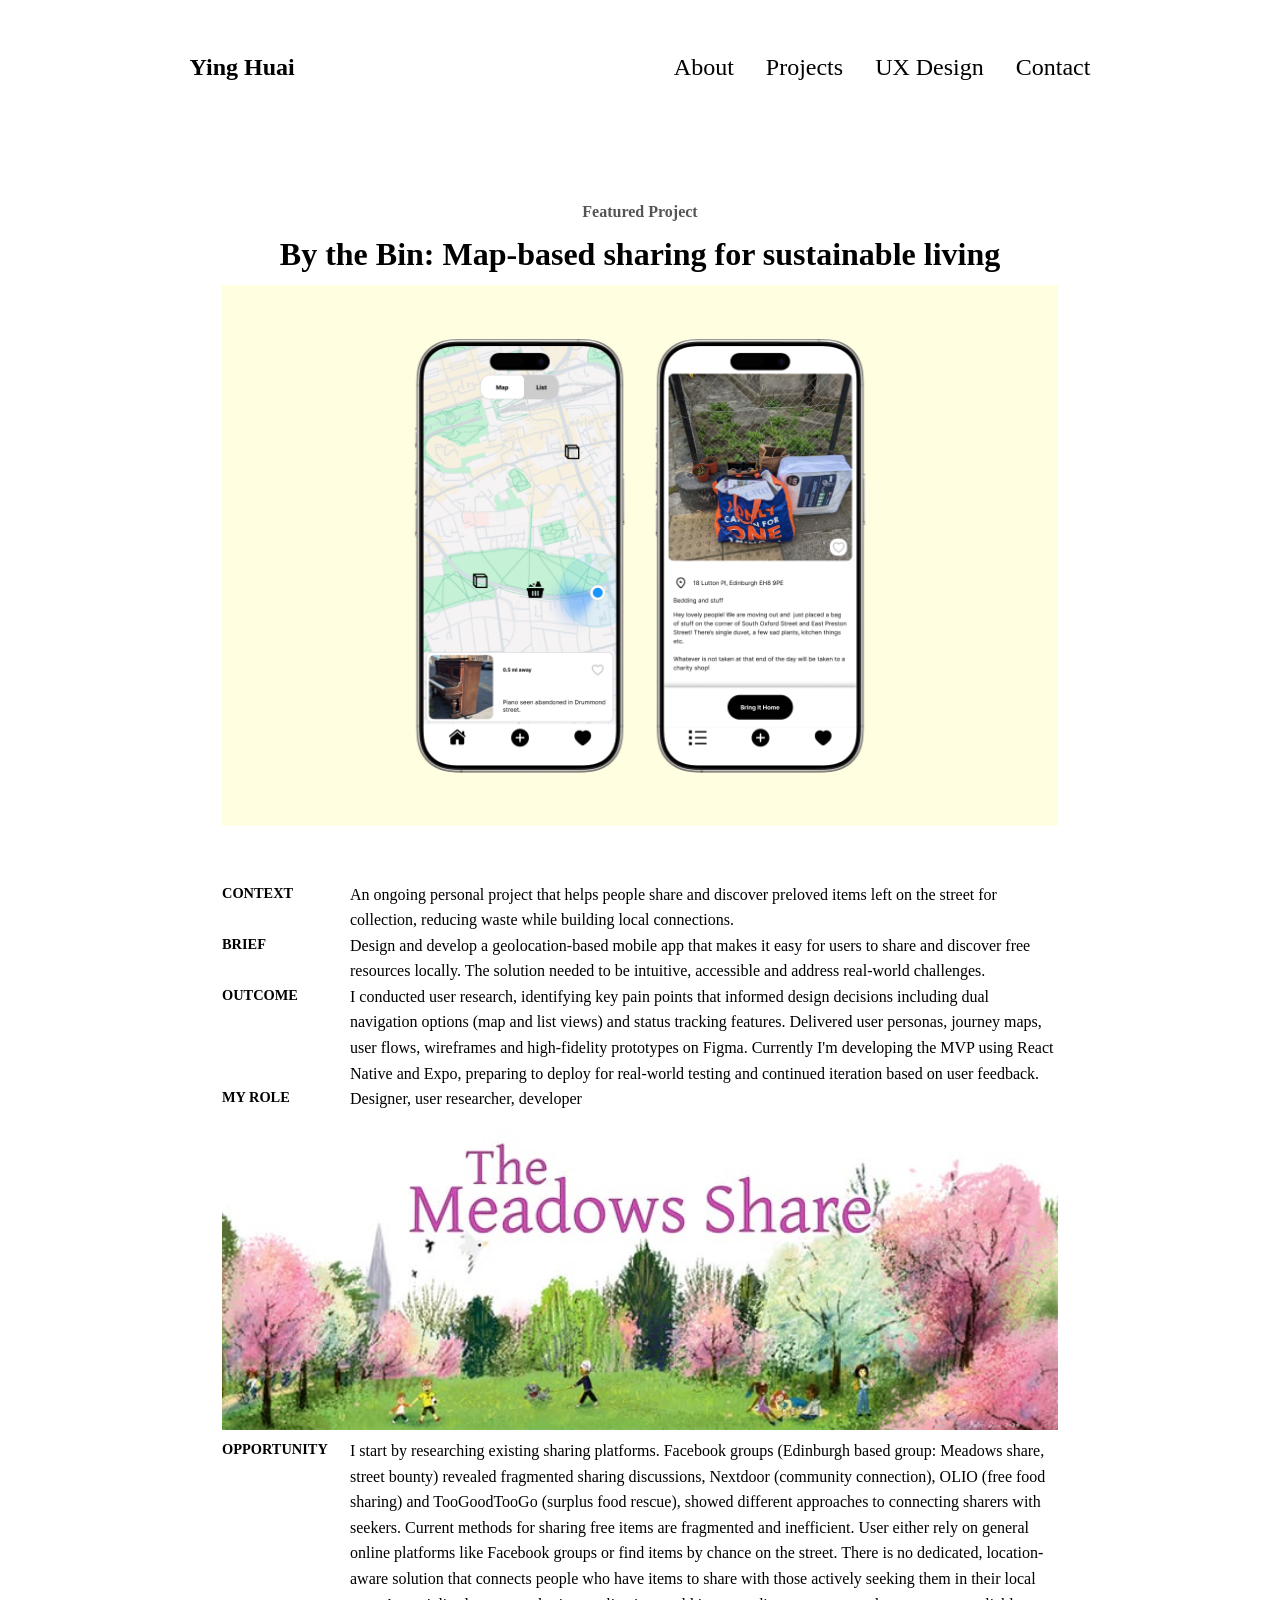
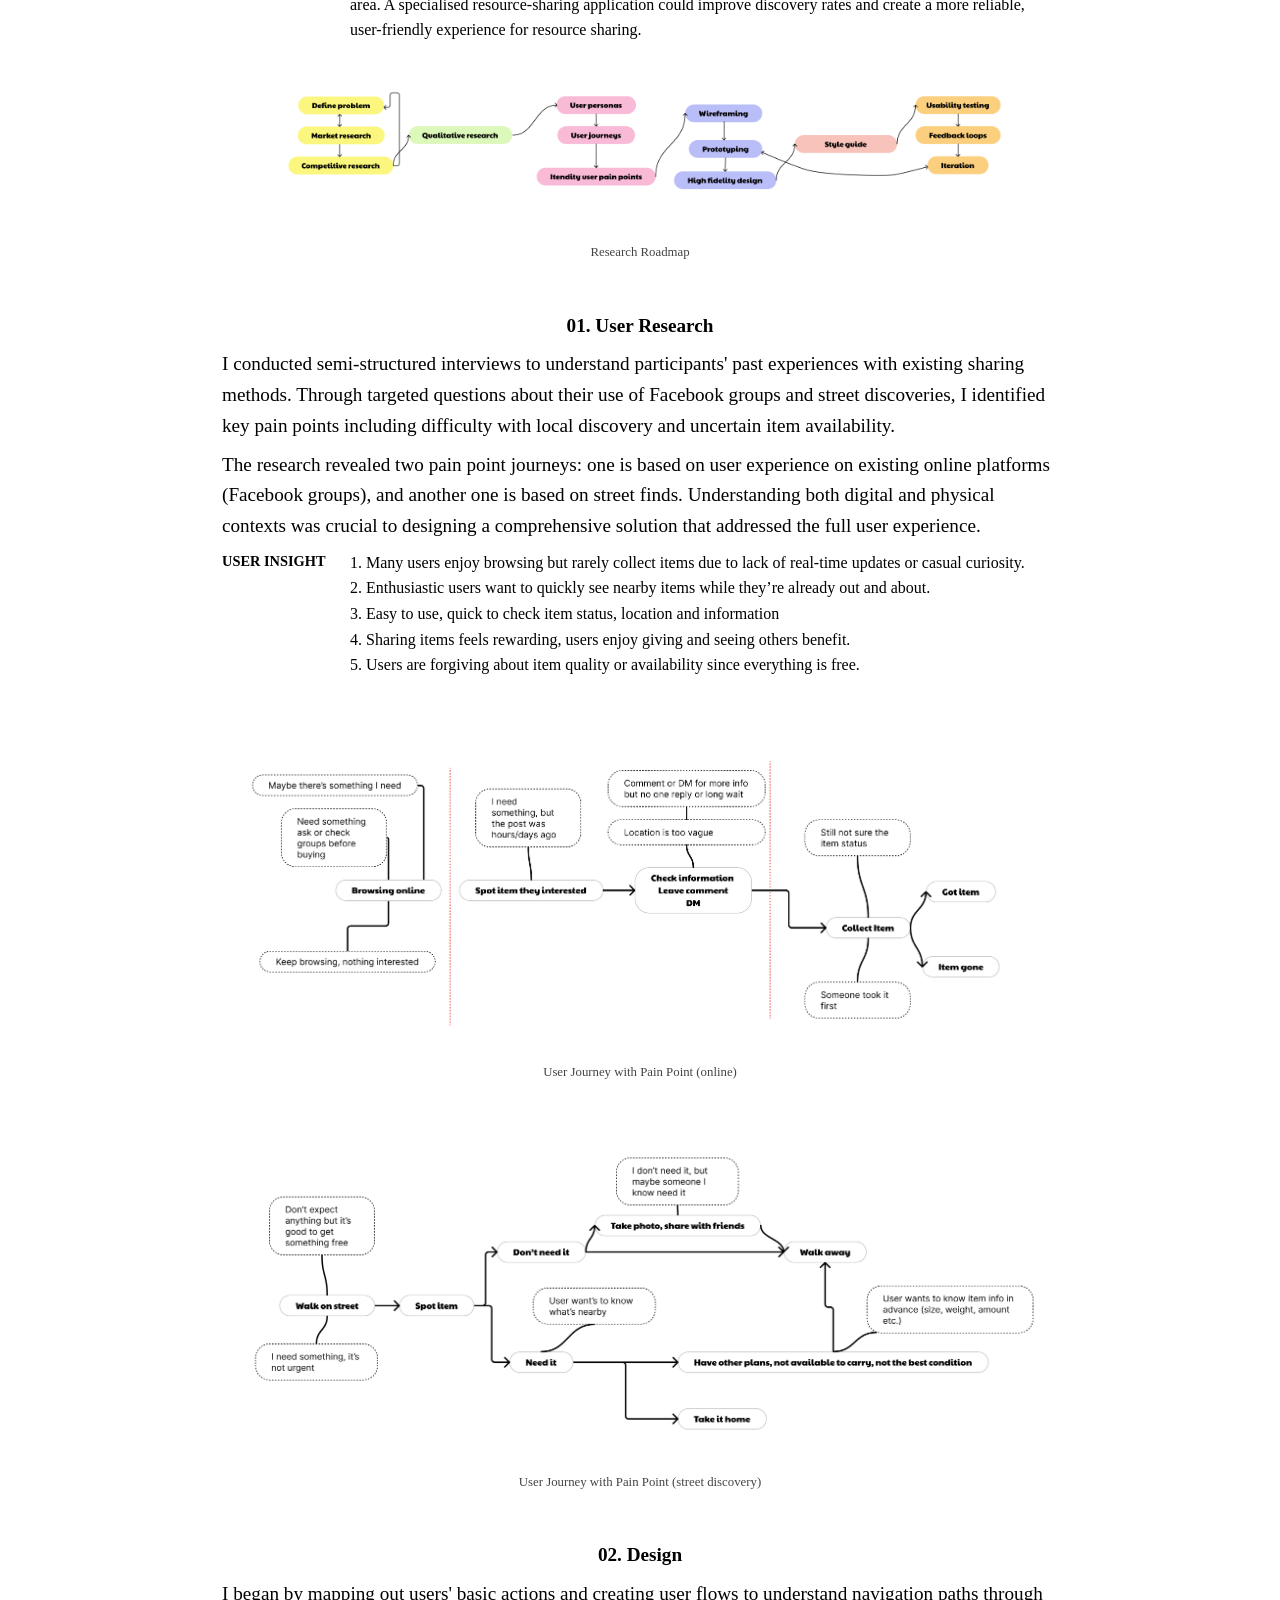
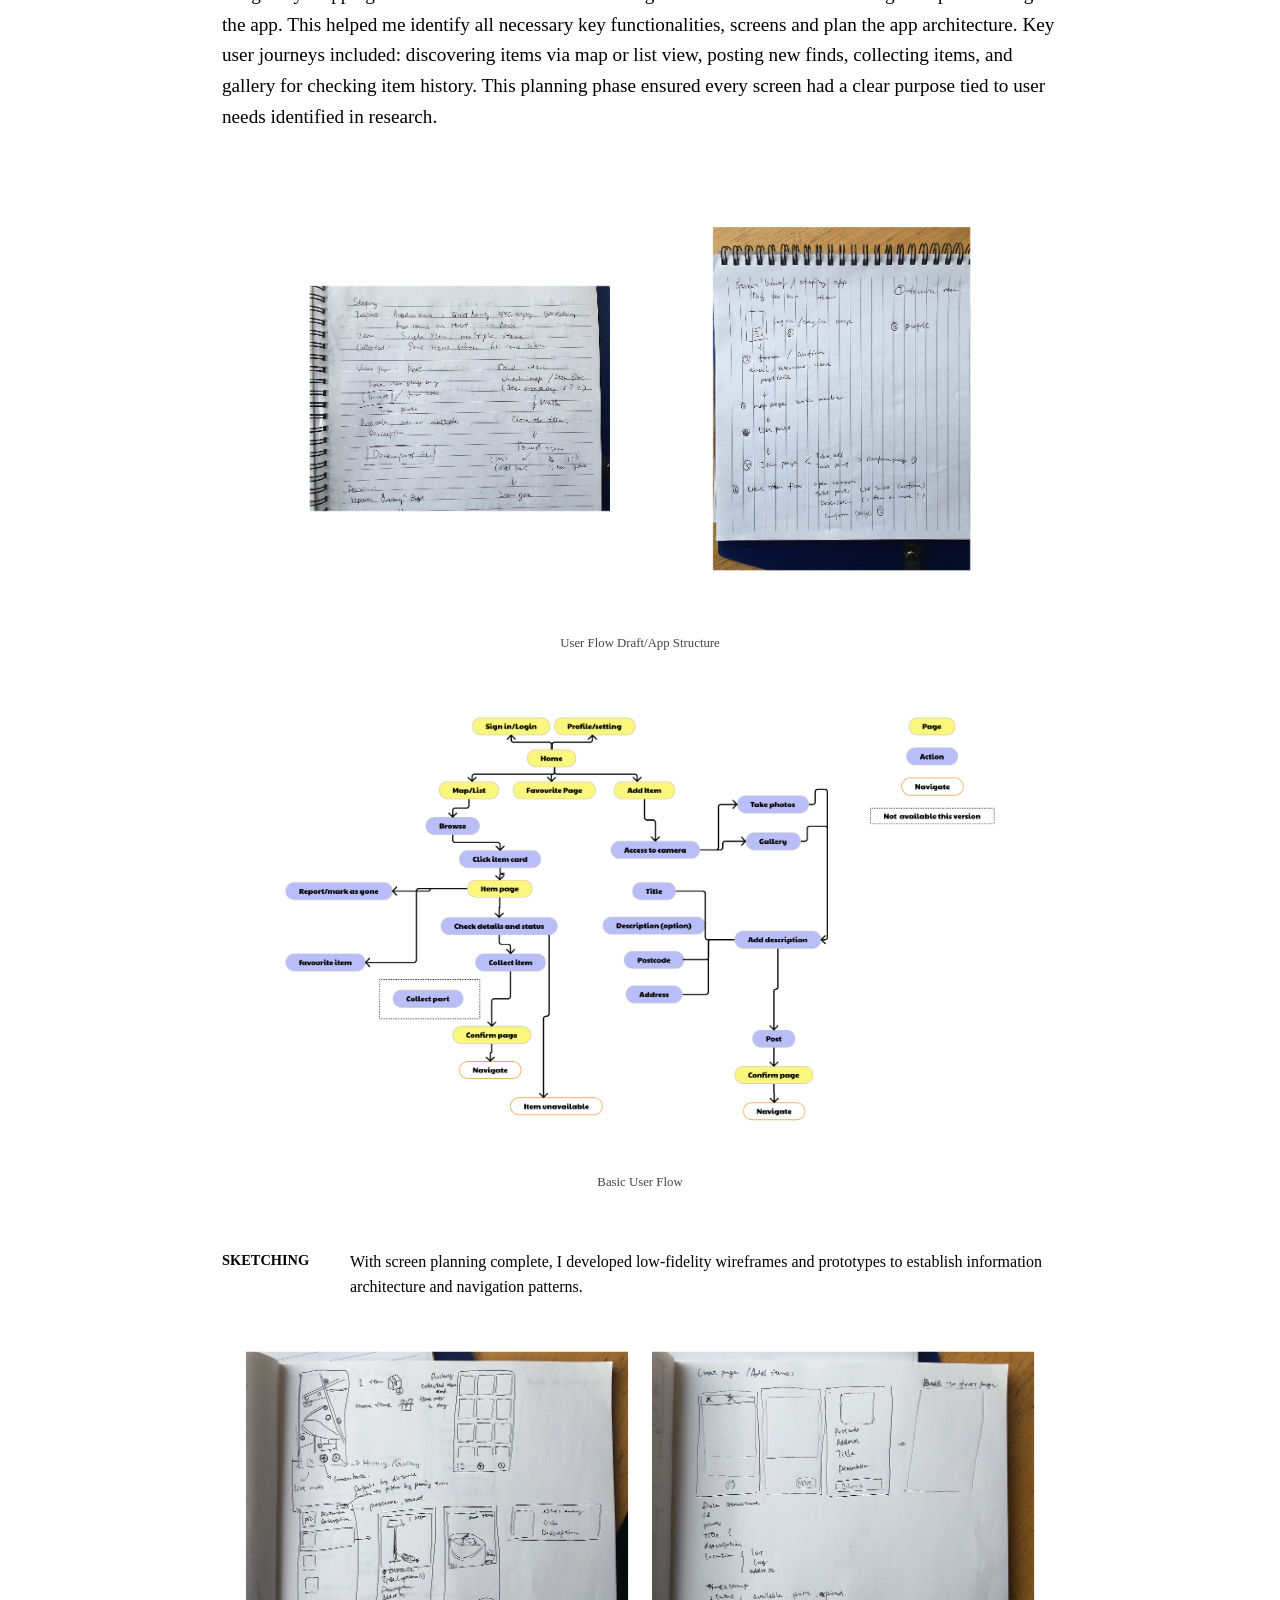
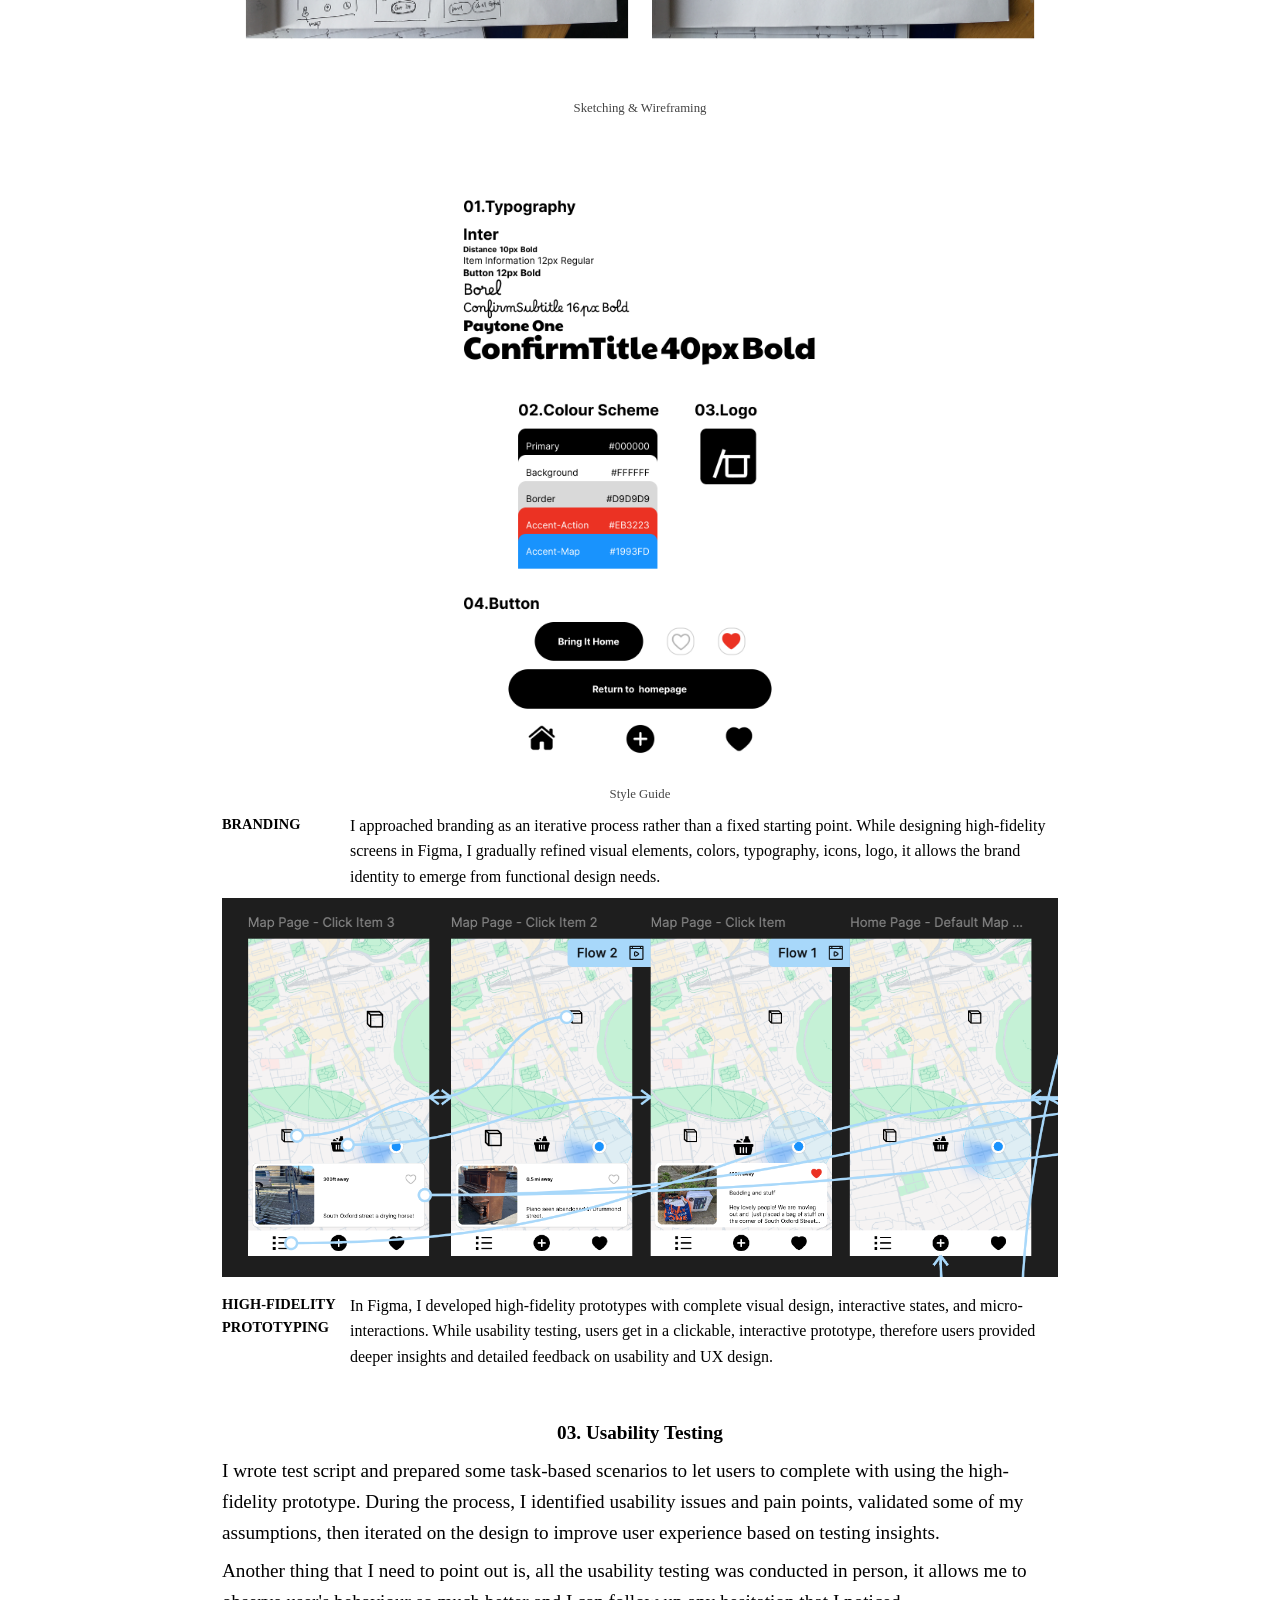
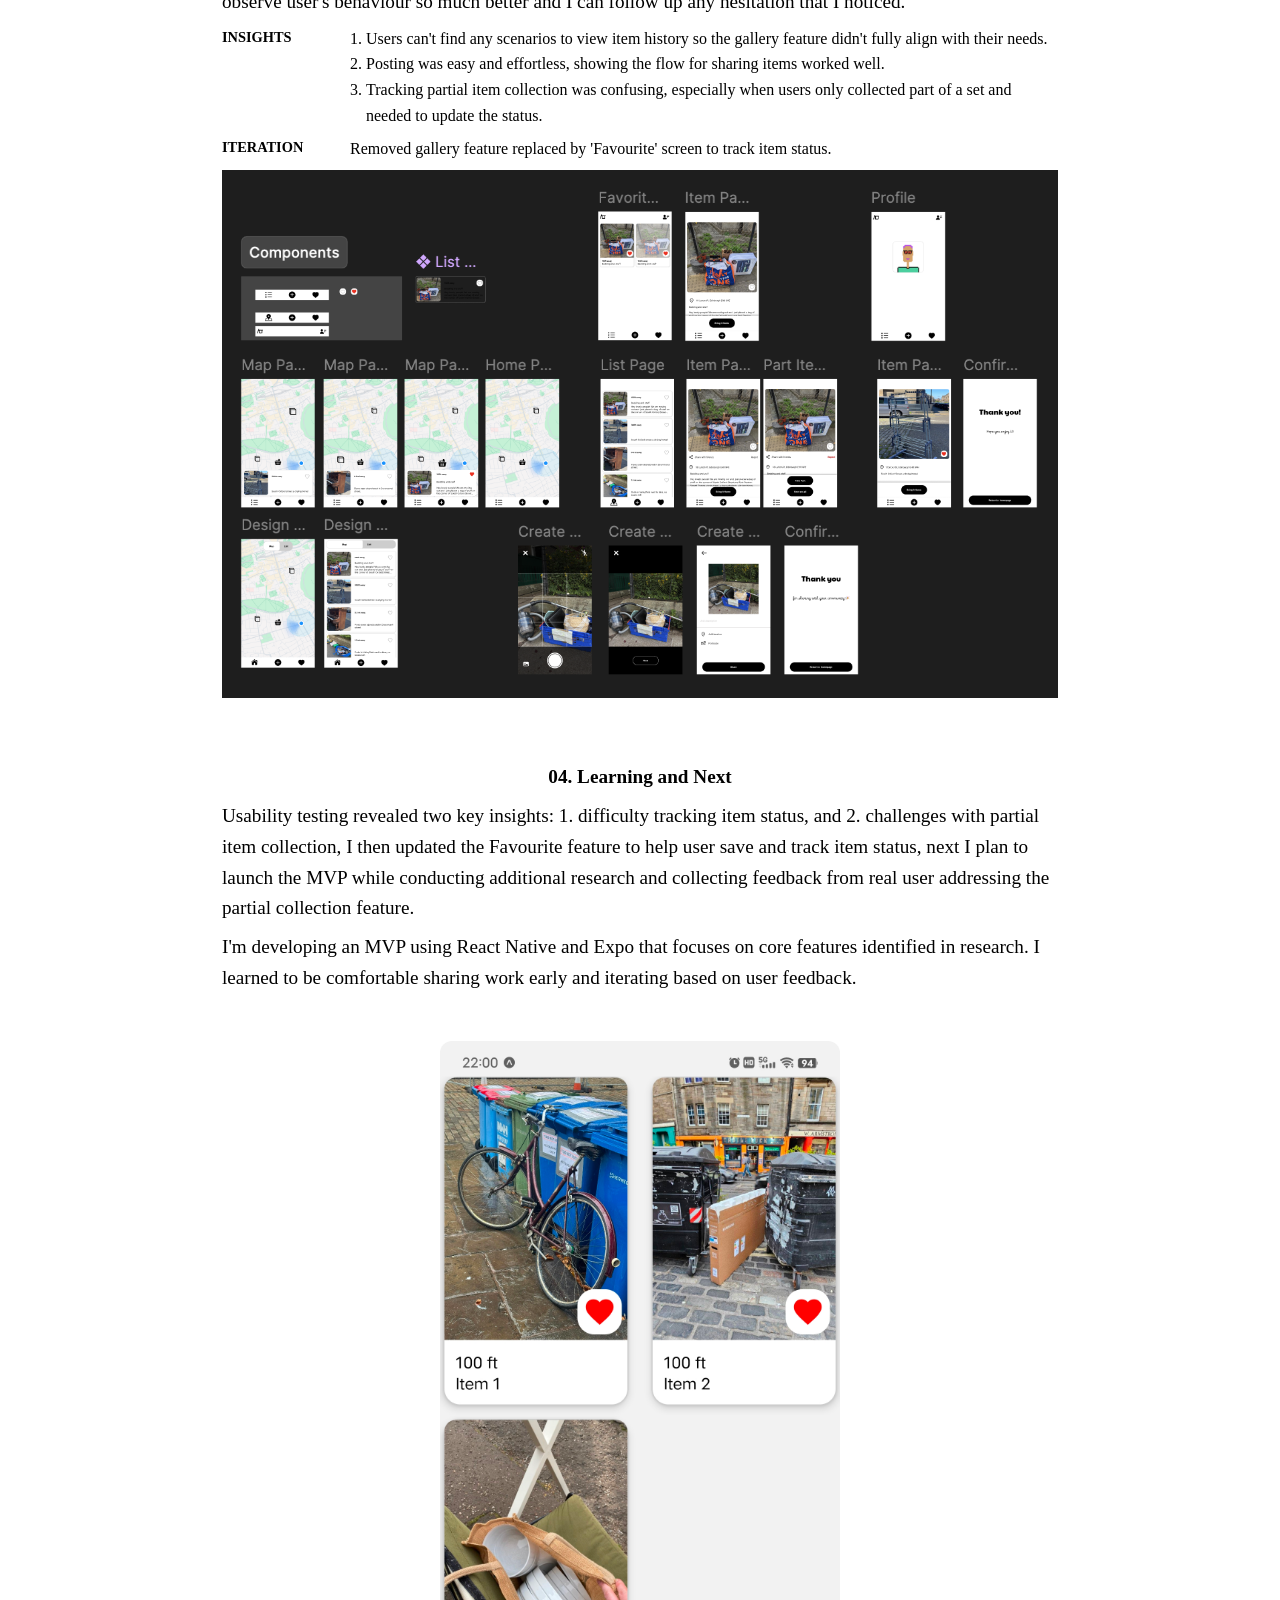
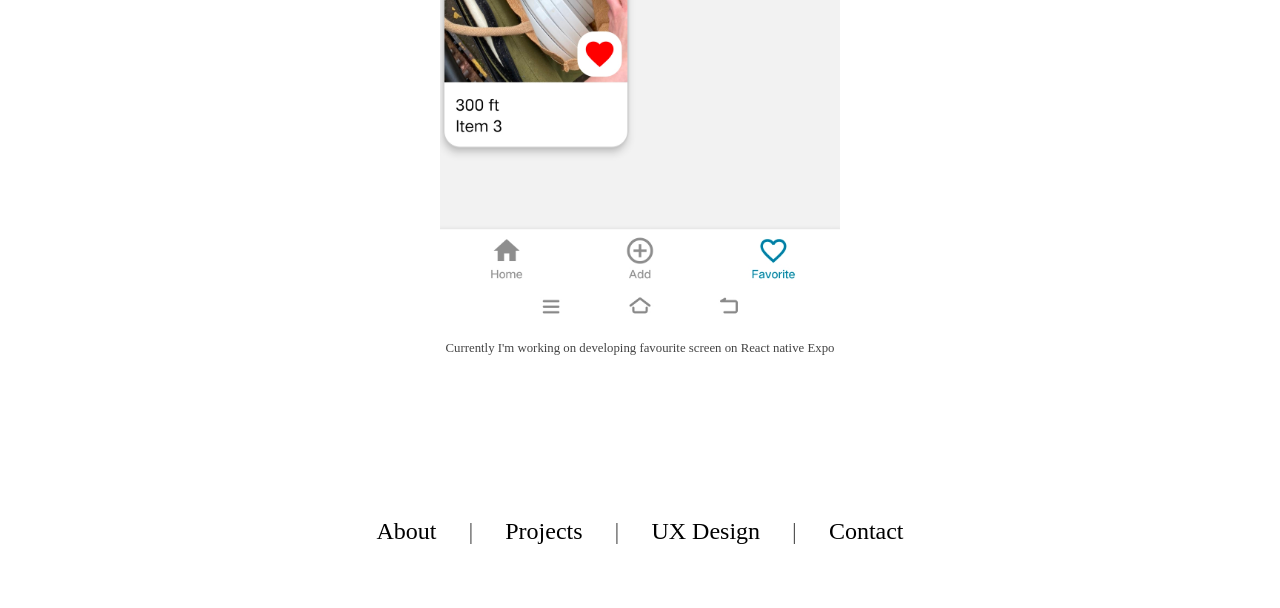
==== ux.html @ b289fe8e "update user journey image and content, update ol padding" ====
<!DOCTYPE html>
<html lang="en">
<head>
  <meta charset="UTF-8">
  <meta name="viewport" content="width=device-width, initial-scale=1.0">
  <title>Ying Huai</title>
  <link rel="stylesheet" href="style.css">
  <link rel="stylesheet" href="mediaqueries.css">
</head>
<body>
  <nav id="desktop-nav">
    <div class="logo">Ying Huai</div>
    <div>
      <ul class="nav-links">
        <li><a href="index.html#about">About</a></li>
        <li><a href="index.html#projects">Projects</a></li>
        <!-- <li><a href="index.html#experience">Experience</a></li> -->
        <li><a href="ux.html" class=""active>UX Design</a></li>
        <li><a href="index.html#contact">Contact</a></li>
      </ul>
    </div>
  </nav>
  <nav id="hamburger-nav">
    <div class="logo">Ying Huai</div>
    <div class="hamburger-menu">
      <div class="hamburger-icon" onclick="toggleMenu()">
        <span></span>
        <span></span>
        <span></span>
      </div>
      <div class="menu-links">
        <li><a href="index.html#about" onclick="toggleMenu()">About</a></li>
        <li><a href="index.html#projects" onclick="toggleMenu()">Projects</a></li>
        <!-- <li><a href="index.html#experience" onclick="toggleMenu()">Experience</a></li> -->
        <li><a href="ux.html" class=""active>UX Design</a></li>
        <li><a href="index.html#contact" onclick="toggleMenu()">Contact</a></li>
      </div>
    </div>
  </nav>
  <main>
    <section id="project-details">
  <p class="section__text__p1">Featured Project</p>
  <h1 class="title">By the Bin: Map-based sharing for sustainable living</h1>
      <img src="./assets/mockup_banner.png" alt="By the bin mockup" class="project-banner"/>

<div class="ux-section"></div>
  <div class="ux-row">
    <p class="ux-left">Context</p>
    <p class="ux-right">
      An ongoing personal project that helps people share and discover preloved items left on the street for collection, reducing waste while building local connections.
    </p>
  </div>

  <div class="ux-row">
    <p class="ux-left">Brief</p>
    <p class="ux-right">
      Design and develop a geolocation-based mobile app that makes it easy for users to share and discover free resources locally. The solution needed to be intuitive, accessible and address real-world challenges.
    </p>
  </div>

  <div class="ux-row">
    <p class="ux-left">Outcome</p>
    <p class="ux-right">
      I conducted user research, identifying key pain points that informed design decisions including dual navigation options (map and list views) and status tracking features. Delivered user personas, journey maps, user flows, wireframes and high-fidelity prototypes on Figma. Currently I'm developing the MVP using React Native and Expo, preparing to deploy for real-world testing and continued iteration based on user feedback.
    </p>
  </div>

  <div class="ux-row">
    <p class="ux-left">My role </p>
    <p class="ux-right">Designer, user researcher, developer</p>
  </div>
</div>
<img src="./assets/meadows.jpeg" alt="Stooping Project Main Mockup" class="project-banner"/>
<div class="ux-row">
    <p class="ux-left">Opportunity</p>
    <p class="ux-right">
      I start by researching existing sharing platforms. Facebook groups (Edinburgh based group: Meadows share, street bounty) revealed fragmented sharing discussions, Nextdoor (community connection), OLIO (free food sharing) and TooGoodTooGo (surplus food rescue), showed different approaches to connecting sharers with seekers. Current methods for sharing free items are fragmented and inefficient. User either rely on general online platforms like Facebook groups or find items by chance on the street. There is no dedicated, location-aware solution that connects people who have items to share with those actively seeking them in their local area. A specialised resource-sharing application could improve discovery rates and create a more reliable, user-friendly experience for resource sharing.
    </p>
  </div>
  
<div class="ux-section">
  <img src="./assets/research_roadmap.png" alt="Research Roadmap" class="project-banner">
  <p class="img-text">Research Roadmap</p>
</div>


  <div class="ux-section">
    
  <p class="ux-title">01. User Research</p>
  <p class="ux-text">I conducted semi-structured interviews to understand participants' past experiences with existing sharing methods. Through targeted questions about their use of Facebook groups and street discoveries, I identified key pain points including difficulty with local discovery and uncertain item availability.</p>
  <p class="ux-text">The research revealed two pain point journeys: one is based on user experience on existing online platforms (Facebook groups), and another one is based on street finds. Understanding both digital and physical contexts was crucial to designing a comprehensive solution that addressed the full user experience.</p>
<div class="ux-row">
    <p class="ux-left">User Insight</p>
      <ol class="ux-right">
        <li>Many users enjoy browsing but rarely collect items due to lack of real-time updates or casual curiosity.</li>
        <li>Enthusiastic users want to quickly see nearby items while they’re already out and about.</li>
        <li>Easy to use, quick to check item status, location and information</li>
        <li>Sharing items feels rewarding, users enjoy giving and seeing others benefit.</li>
        <li>Users are forgiving about item quality or availability since everything is free.</li>
      </ol>
    </div>
</div>
<div class="ux-section">
  <img src="./assets/pain_point_journey.png" alt="Online user journey" class="project-banner">
  <p class="img-text">User Journey with Pain Point (online)</p>
</div>
<div class="ux-section">
  <img src="./assets/user_journey_street.png" alt="Street discovery journey" class="project-banner">
  <p class="img-text">User Journey with Pain Point (street discovery)</p>
</div>


  <!-- <div class="ux-row">
    <p class="ux-left">Conclusion</p>
    <p class="ux-right">
      Users can explore available items nearby, post their own finds, and contribute to a community-driven cycle of sharing and sustainability.
    </p>
  </div> -->
  <div class="ux-section">
    <p class="ux-title">02. Design</p>
    <p class="ux-text">
      I began by mapping out users' basic actions and creating user flows to understand navigation paths through the app. This helped me identify all necessary key functionalities, screens and plan the app architecture. Key user journeys included: discovering items via map or list view, posting new finds, collecting items, and gallery for checking item history. This planning phase ensured every screen had a clear purpose tied to user needs identified in research.
    </p>
  </div>
  <div class="ux-section">
    <img src="./assets/userflow.png" alt="User Flow Draft" class="project-banner"/>
    <p class="img-text">User Flow Draft/App Structure</p>
    <img src="./assets/user_flow.png" alt="User Flow" class="project-banner"/>
    <p class="img-text">Basic User Flow</p>
    <p class="project-text">
      
    </p>
  </div>

  <div class="ux-section">
    <div class="ux-row">
      <p class="ux-left">Sketching</p>
      <p class="ux-right">With screen planning complete, I developed low-fidelity wireframes and prototypes to establish information architecture and navigation patterns. </p>
    </div>
    <img src="./assets/initial_sketch.png" alt="Wireframe" class="project-banner"/>
    <p class="img-text">Sketching & Wireframing</p>
    <p class="project-text">
    </p>
  </div>

  <div class="ux-section">
    <img src="./assets/style_guide.png" alt="Style Guide" class="img-vertical"/>
    <p class="img-text">Style Guide</p>
    <div class="ux-row">
      <p class="ux-left">Branding</p>
      <p class="ux-right">I approached branding as an iterative process rather than a fixed starting point. While designing high-fidelity screens in Figma, I gradually refined visual elements, colors, typography, icons, logo, it allows the brand identity to emerge from functional design needs.</p>
    </div>
    <img src="./assets/prototyping.png" alt="Prototyping and high-fidelity design" class="project-banner" />
    <div class="ux-row">
      <p class="ux-left">High-fidelity Prototyping</p>
      <p class="ux-right">In Figma, I developed high-fidelity prototypes with complete visual design, interactive states, and micro-interactions. While usability testing, users get in a clickable, interactive prototype, therefore users provided deeper insights and detailed feedback on usability and UX design.</p>
    </div>
  </div>
  

  <div class="ux-section">

    <p class="ux-title">03. Usability Testing</p>
    <p class="ux-text">
      I wrote test script and prepared some task-based scenarios to let users to complete with using the high-fidelity prototype. During the process, I identified usability issues and pain points, validated some of my assumptions, then iterated on the design to improve user experience based on testing insights. 
    </p>
    <p class="ux-text">Another thing that I need to point out is, all the usability testing was conducted in person, it allows me to observe user's behaviour so much better and I can follow up any hesitation that I noticed.</p>
    <div class="ux-row">
      <p class="ux-left">Insights</p>
        <ol class="ux-right">
          <li>Users can't find any scenarios to view item history so the gallery feature didn't fully align with their needs.</li>
          <li>Posting was easy and effortless, showing the flow for sharing items worked well.
          </li>
          <li>Tracking partial item collection was confusing, especially when users only collected part of a set and needed to update the status.</li>
        </ol>
    </div>
    <div class="ux-row">
      <p class="ux-left">Iteration</p>
        <p class="ux-right">Removed gallery feature replaced by 'Favourite' screen to track item status.</p>
    </div>
    
    <img src="./assets/figma.png" alt="Final Design" class="project-banner"/>
    <p></p>

  </div>


  <div class="ux-section">
    <p class="ux-title">04. Learning and Next</p>
    <p class="ux-text">Usability testing revealed two key insights: 1. difficulty tracking item status, and 2. challenges with partial item collection, I then updated the Favourite feature to help user save and track item status, next I plan to launch the MVP while conducting additional research and collecting feedback from real user addressing the partial collection feature.</p>
    <p class="ux-text">I'm developing an MVP using React Native and Expo that focuses on core features identified in research. I learned to be comfortable sharing work early and iterating based on user feedback.</p>
  </div>
    <div class="ux-section">
    
    <img src="./assets/develop.jpg" class="img-vertical" alt="Favourite screen on mobile"/>
    <p class="img-text">Currently I'm working on developing favourite screen on React native Expo</p>
  </div>

</section>

  </main>
  <footer>
    <nav>
      <div class="nav-links-container">
        <ul class="nav-links">
          <li><a href="index.html#about">About</a></li>
          <li>|</li>
          <li><a href="index.html#projects">Projects</a></li>
          <li>|</li>
          <!-- <li><a href="index.html#experience">Experience</a></li> -->
          <!-- <li>|</li> -->
          <li><a href="ux.html">UX Design</a></li>
          <li>|</li>
          <li><a href="index.html#contact">Contact</a></li>
        </ul>
      </div>
    </nav>
  </footer>
  <script src="script.js"></script>
</body>
</html>
---- style.css ----
@import url('https://fonts.googleapis.com/css2?family=Katibeh&display=swap');

*{
  margin:0;
  padding:0;
  box-sizing: border-box;
}

body {
    /* font-family:  "Katibeh", serif; */
    font-weight: 400;
    line-height: 1.6;
    font-style: normal;
    color: rgb(85, 85, 85);
}

html {
  scroll-behavior:smooth;
}

.title {
  font-size: 2rem;
  text-align: center;
  margin-bottom: 1rem;
  color: black;
}

.section__text__p1 {
  text-align:center;
  font-weight: 600;
  margin-bottom: 0.5rem;
}

.section__text__p2 {
  font-size:1.25rem;
  margin-bottom:1rem;
  text-align: center;
  color: black;
}

section {
  padding:2rem 1rem;
  width: 100%;
}
#desktop-nav {
  display: none;
}
/* hamburger menu */
#hamburger-nav {
  display: flex;
  justify-content: space-between;
  align-items: center;
  padding: 1rem;
  height: 10vh;
}

.logo {
  font-size: 1.5rem;
  font-weight: bold;
  color: black;
}

.hamburger-menu {
  position: relative;
}

.hamburger-icon {
  display:flex;
  flex-direction:column;
  justify-content: space-between;
  height: 24px;
  width: 30px;
  cursor: pointer;
}

.hamburger-icon span {
  width: 100%;
  height: 2px;
  background-color: black;
  transition: all 0.3s ease-in-out;
}

.menu-links {
  position: absolute;
  top: 100%;
  right: 0;
  background-color: white;
  width: 200px;
  max-height: 0;
  overflow: hidden;
  transition: all 0.3s ease-in-out;
  z-index: 1000;
}

.menu-links li {
  list-style: none;
}

.menu-links.open {
  max-height: 300px;
  padding: 1rem 0;
}

.menu-links a {
  display: block;
  padding: 0.75rem 1rem;
  text-align: center;
  font-size: 1.2rem;
  color: black;
  text-decoration: none;
  transition: all 0.3s ease;
}

a, .btn {
  transition: all 300ms ease;;
}

nav, .nav-links {
  display: flex;
}

nav {
  justify-content: space-around;
  align-items: center;
  height: 17vh;
}

.nav-links{
  gap: 2rem;
  list-style: none;
  font-size: 1.5rem;
}

a {
  color: black;
  text-decoration: none;
  text-decoration-color: white;
}

a:hover {
  color: grey;
  text-decoration: underline;
  text-underline-offset: 1rem;
  text-decoration-color: rgb(181, 181, 181);
}

.hamburger-icon.open span:first-child {
  transform: rotate(45deg) translate(10px, 5px);
}
.hamburger-icon.open span:nth-child(2) {
  opacity:0;
}
.hamburger-icon.open span:last-child {
  transform: rotate(-45deg) translate(10px, -5px);
}

.hamburger-icon span:first-child {
  transform: none;
}
.hamburger-icon span:first-child {
  opacity:1;
}
.hamburger-icon span:first-child {
  transform: none;
}

.section-container {
  display:flex;
}

#profile {
  display: flex;
  flex-direction: column;
  justify-content: center;
  align-items: center;
  gap: 1.5rem;
  min-height: 80vh;
  justify-content: center;
}

.about-pic-container {
  flex-shrink: 0;
}

.about-pic {
  width: 120px;
  height: 120px;
  border-radius: 50%;
  object-fit: cover;
  box-shadow: 0 4px 8px rgba(0, 0, 0, 0.1);
}
.project-banner {
  width: 100%;
  height:100%;
  margin-bottom: 0.5rem;
}

.section__pic-container {
  display: flex;
  justify-content: center;
  align-items: center;
  width: 100%;
  max-width: 400px;
  margin: auto 0;
}

.section__text {
  max-width: 100%;
}

.section__text h1 {
  font-size: 2.5rem;
  margin: 0.5rem 0;
  color: black;
  text-align: center;
  align-self: center;
}

.section__text p {
  font-weight:600;
}

/* icon */
.icon {
  cursor:pointer;
  height:2rem;
}

/* buttons */
.btn-container {
  display:flex;
  justify-content: center;
  gap:1rem;
  flex-wrap: wrap;
  margin-top: 1rem;
}
.btn {
  font-weight:600;
  transition: all 300ms ease;
  padding:0.75rem 1.5rem;
  border-radius: 2rem;
  background: white;
  color: black;
  cursor: pointer;
  font-size: 1rem;
  min-width: 120px;
}

.btn-color-1, .btn-color-2 {
  border: rgb(53,53,53) 0.1rem solid;
  background: none;
}

.btn-color-1:hover, .btn-color-2:hover {
  cursor:pointer;
  background: rgb(0,0,0);
  color:white;
}

.about-content {
  display: flex;
  flex-direction: column;
  gap: 2rem;
  align-items: center;
}
.about-main {
  display: flex;
  flex-direction: column;
  gap: 1.5rem;
  align-items: center;
  text-align: center;
  width: 100%;
}
.codeclan-pic-container {
  width: 100%;
  max-width: 300px;
}
.codeclan-pic {
  width:100%;
  height:auto;
  border-radius: 2rem;
}
.about-text-container {
  width: 100%;
}
.about-text {
  line-height: 1.6; 
  font-size: 1.1rem;
  text-align: center;
  margin-bottom: 1rem;
}
.skills-section {
  width: 100%;
  text-align: center;
}
.skills-section h3 {
  font-size: 1.5rem;
  margin-bottom: 1rem;
  color: black;
}
.skills-grid {
  display: grid;
  grid-template-columns: repeat(3, 1fr);
  gap: 0.2rem;
  justify-items: center;
  max-width: 300px;
  margin: 0 auto;
}
.skill-item {
  display: flex;
  flex-direction: column;
  align-items: center;
  gap: 0.5rem;
}
.skill-icon {
  width: 40px;
  height: 40px;
  object-fit: contain;
}

.section__content {
  display: flex;
  flex-direction: column;
  align-items: center;
  position: relative;
  gap: 3rem;
  top: 2rem;
}
.section__content > div {
  margin: 5px;
  flex: 0 0 calc(100% - 10px);
  text-align: center;
}

.details-container {
  display:flex;
  flex-direction: column;
}
.details-text-container{
  display: flex;
  flex-direction: column;
  justify-content: space-between;
  align-items: flex-start;
  height: 100%; 
  padding:10px;
}
.project-text{
  width:100%;
  text-align: left;
  margin: 0;
  font-size:1.1rem;
  color: black;
  /* font-family: "Katibeh", serif; */
  font-family: "Times";
}
.project-title {
  margin: 0;
  text-align: left;
  position: static;
	bottom: 10px;
  font-size: 1.5rem;
  /* font-family: "Katibeh", serif; */
  font-family: "Times";
  color: black;
}

.details-img-container{
  flex:1;
}
.project-img {
  width:100%;
  height:100%;
}

.section-container{
  gap:5rem;
  height:80%;
}

/* experience section */
#experience {
  position: relative;
  height:fit-content;
  overflow: hidden;
  margin:0;
  padding: 0;
  padding-top: 4vh;
}

/* project section */
#projects{
  position: relative;
  margin:0;
  overflow:hidden;
  padding-top: 4vh;
  padding-bottom: 0;
}
.project-button-container{
  display: flex; 
  flex-direction: column;
}
.project-button {
  background-color: #fff;
  border:none;
  width:100%;
  cursor:pointer;
  position:relative;
}
.project-button:hover {
  background-color: #DBE5E8;
}

.color-container {
  border-color: rgb(163, 163, 163);
  background: rgb(250, 250, 250);
}

.project-background{
  height:100%;
  width:100%;
}

.projects-description {
  margin-bottom: 0.5rem;
}

/* contact */
#contact {
  display: flex;
  justify-content: center;
  flex-direction: column;
  height:80vh;
}

.contact-info-upper-container {
  display:flex;
  justify-content:center;
  border-radius:2rem;
  border: rgb(53,53,53) 0.1rem solid;
  border-color: rgb(163,163,163);
  background:(250,250,250);
  margin:2rem auto;
  padding:0 auto;
  flex-direction: column;
}

.contact-info-container {
  display:flex;
  align-items:center;
  justify-content: center;
  gap:0.5rem;
  margin:1rem;
}

.contact-info-container p {
  font-size:larger;
}

.contact-icon {
  cursor:default;
}
.email-icon {
  height:2.5rem;
}

.container {
  display: flex;
  flex-wrap: wrap;
}

.container > div {
  padding: 20px;
  color: #fff;
  margin: 5px;
  flex: 0 0 calc(100% - 10px);
  text-align: center;
  font-size: 30px;
}

footer {
  display: none;
}

footer p {
  text-align: center;
}

#project-details {
  display: flex;
  flex-direction: column;
  align-items: center;
  padding: 3rem 1rem;
  text-align: center;
  max-width: 900px;
  margin: 0 auto;
}

#project-details .section__text__p1 {
  margin-bottom: 0.25rem;
}

#project-details .title {
  font-size: 2rem;
  margin-bottom: 0.3rem;
}

.project-section {
  display: flex;
  flex-direction: column;
  align-items: center;
  margin-bottom: 3rem;
  width: 100%;
}

.project-section img {
  display: block;
  margin: 0 auto;
  max-width: 100%;
  height: auto;
  border-radius: 1rem;
  box-shadow: 0 4px 8px rgba(0, 0, 0, 0.1);
}

.project-section .project-text {
  margin: 1rem auto;
  max-width: 700px;
  font-size: 1.2rem;
  line-height: 1.6;
  color: rgb(50, 50, 50);
  text-align: center;
}

/* Buttons */
#project-details .btn-container {
  margin-top: 1rem;
  justify-content: center;
}

/* ux page */
.ux-section {
  display: flex;
  flex-direction: column;
  gap: 0.5rem;
  max-width: 900px;
  margin-top: 1rem;
  margin-bottom: 2rem;
  align-items: center;
}

.ux-row {
  display: grid;
  grid-template-columns: 120px 1fr;
  align-items: left;
  column-gap: 1.5rem;
  gap:0.5rem;
  width: 100%;
}

.ux-left {
  font-weight: 600;
  color: black;
  text-transform: uppercase;
  font-size: 0.9rem;
  text-align:start;
}

.ux-right {
  color: black;
  line-height: 1.6;
  text-align: left;
  font-size: 1rem;
}

.img-text {
  text-align: center;
  font-size:0.8rem;
  color:#444
}
.img-vertical {
  width: 100%;
  max-width: 400px;
  border-radius: 12px;
  object-fit: cover;
  padding: auto;
}

.ux-title {
  font-size: 1.2rem;
  font-weight: bold;
  text-align: left;
  margin: 0;
  color: black;
  font-family: "Times";
}

.ux-text {
  font-size:1.2rem;
  color:black;
  font-family: "Times";
  text-align: left;
}

ol {
  padding-left: 1rem;
}
---- mediaqueries.css ----
@media screen and (min-width: 576px) {
  .about-pic {
    width: 150px;
    height: 150px;
  }
  .section__text h1 {
    font-size: 3rem;
  }
  .title {
    font-size: 2.5rem;
  }
  .skills-grid {
    grid-template-columns: repeat(4, 1fr);
    max-width: 400px;
    gap: 1.5rem;
  }
  .skill-icon {
    width: 45px;
    height: 45px;
  }
  
  .project-title {
    font-size: 1.8rem;
  }
  .project-text {
    font-size: 1.5rem;
  }
}

@media screen and (min-width: 768px) {
  section {
    padding: 3rem 2rem;
  }
  
  #profile {
    flex-direction: row;
  }
  
  .about-pic {
    width: 200px;
    height: 200px;
  }
  .about-main {
    flex-direction: row;
    text-align: left;
    gap: 2rem;
  }
  .codeclan-pic-container {
    flex: 0 0 250px;
  }
  .about-text-container {
    flex: 1;
  }
  
  .section__text {
    text-align: left;
  }
  
  .btn-container {
    justify-content: flex-start;
  }
  #about {
    padding: 4vh 4rem 30px 4rem;
  }

  .section__content {
    flex-direction: row;
    align-items: flex-start;
    justify-content: center;
    flex-wrap: wrap;
  }
  .section__pic-container {
    flex: 0 0 300px;
    margin-right: 2rem;
  }
  
  .about-text {
    text-align: left;
  }
  .skills-section {
    text-align: left;
  }
  .skills-section h3 {
    text-align: center;
  }
  .skills-grid {
    grid-template-columns: repeat(5, 1fr);
    max-width: none;
    margin: 0;
    gap: 1.5rem;
  }
  
  .skill-icon {
    width: 50px;
    height: 50px;
  }
  br {
    display: none;
  }
  #project-details {
    padding: 4rem 2rem;
  }

  .project-section img {
    max-width: 80%;
  }

  .project-section .project-text {
    font-size: 1.25rem;
  }

  .contact-info-upper-container {
  display:flex;
  justify-content:center;
  flex-direction: row;
}
}
@media screen and (min-width: 1024px) {
  #desktop-nav {
    display: flex;
    justify-content: space-around;
    align-items: center;
    height: 15vh;
  }
  #hamburger-nav {
    display: none;
  }
  .nav-links {
    display: flex;
    gap: 2rem;
    list-style: none;
    font-size: 1.5rem;
  }
  .nav-links a {
    color: black;
    transition: all 300ms ease;
  }
  .nav-links a:hover {
    color: grey;
    text-decoration: underline;
    text-underline-offset: 1rem;
    text-decoration-color: rgb(181, 181, 181);
  }
  section {
    padding: 4rem 8rem;
    max-width: 1200px;
    margin: 0 auto;
  }
  #profile {
    gap: 5rem;
    padding-top: 4vh;
  }
  
  .about-pic {
    width: 250px;
    height: 250px;
  }
  
  .section__text h1 {
    font-size: 3.5rem;
  }
  .title {
    font-size: 3rem;
  }
  #about {
    padding: 4vh 6rem 30px 6rem;
  }
  .about-content {
    gap: 3rem;
  }
  .codeclan-pic-container {
    flex: 0 0 300px;
  }
  .skills-grid {
    grid-template-columns: repeat(6, 1fr);
    gap: 1.5rem;
  }
  .skill-icon {
    width: 55px;
    height: 55px;
  }
  .section__content {
    flex-direction: column;
    gap: 2rem;
  }
  .about-main-content {
    display: flex;
    flex-direction: row;
    align-items: center;
    gap: 2rem;
  }
  
  .section__pic-container {
    display: flex;
    justify-content: center;
    margin: 0;
  }

  .skill-icon {
    justify-content: flex-start;
  }
  #projects {
    max-width: 1200px;
    margin: 0 auto;
  }
  
  .project-background {
    width: 100%;
    height: 100%;
    object-fit: cover;
  }
  .project-title {
    font-size: 2.5rem;
  }
  .project-text {
    font-size: 1.5rem;
  }
  footer {
    display:grid;
  }
  .details-text-container {
    width: 70%;
  }

  .contact-info-upper-container {
  display:flex;
  justify-content:center;
  flex-direction: row;
}
}

@media screen and (min-width: 1200px) {
  #profile {
    padding: 4vh 8rem 30px 8rem;
  }
  .about-pic {
    width: 280px;
    height: 280px;
  }
  
  #about {
    padding: 4vh 8rem 30px 8rem;
  }
  .about-content {
    gap: 1rem;
  }
  .skills-grid {
    gap: 1rem;
  }
  .details-img-container {
    flex: 0 0 700px;
  }
  .project-title {
    font-size: 3rem;
  }
  .project-button-container {
    display: flex;
    flex-direction: column;
  }
  .project-title {
    position: absolute;
  }
  .details-container {
    display: flex;
    flex-direction: row;
  }
  .project-img {
    width:100%;
    height:100%;
  }
  .project-text {
    font-size: 1.5rem;
  }
}

@media (max-width: 600px) {
  .ux-row {
    grid-template-columns: 1fr;
  }

  .ux-left {
    margin-bottom: 0.3rem;
  }
  .project-banner {
    width:100%;
    height:100%;
  }
  
}
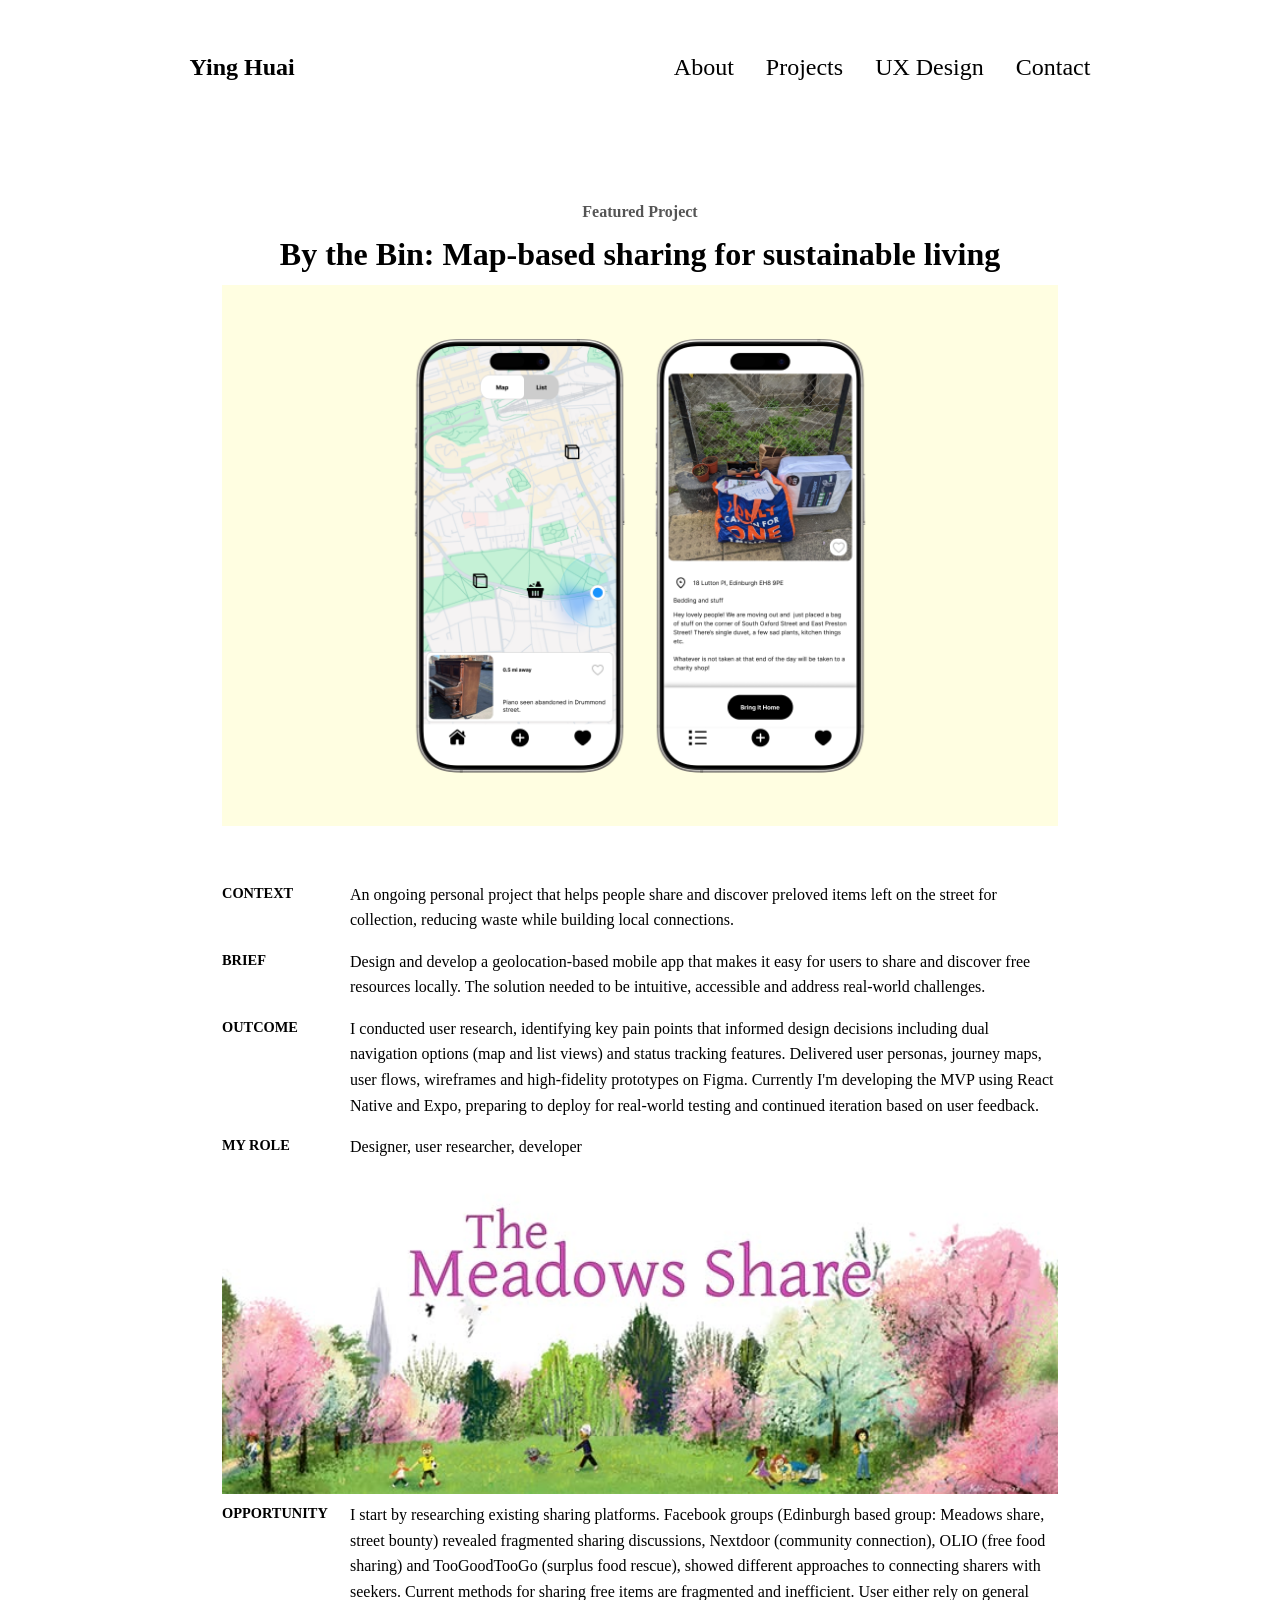
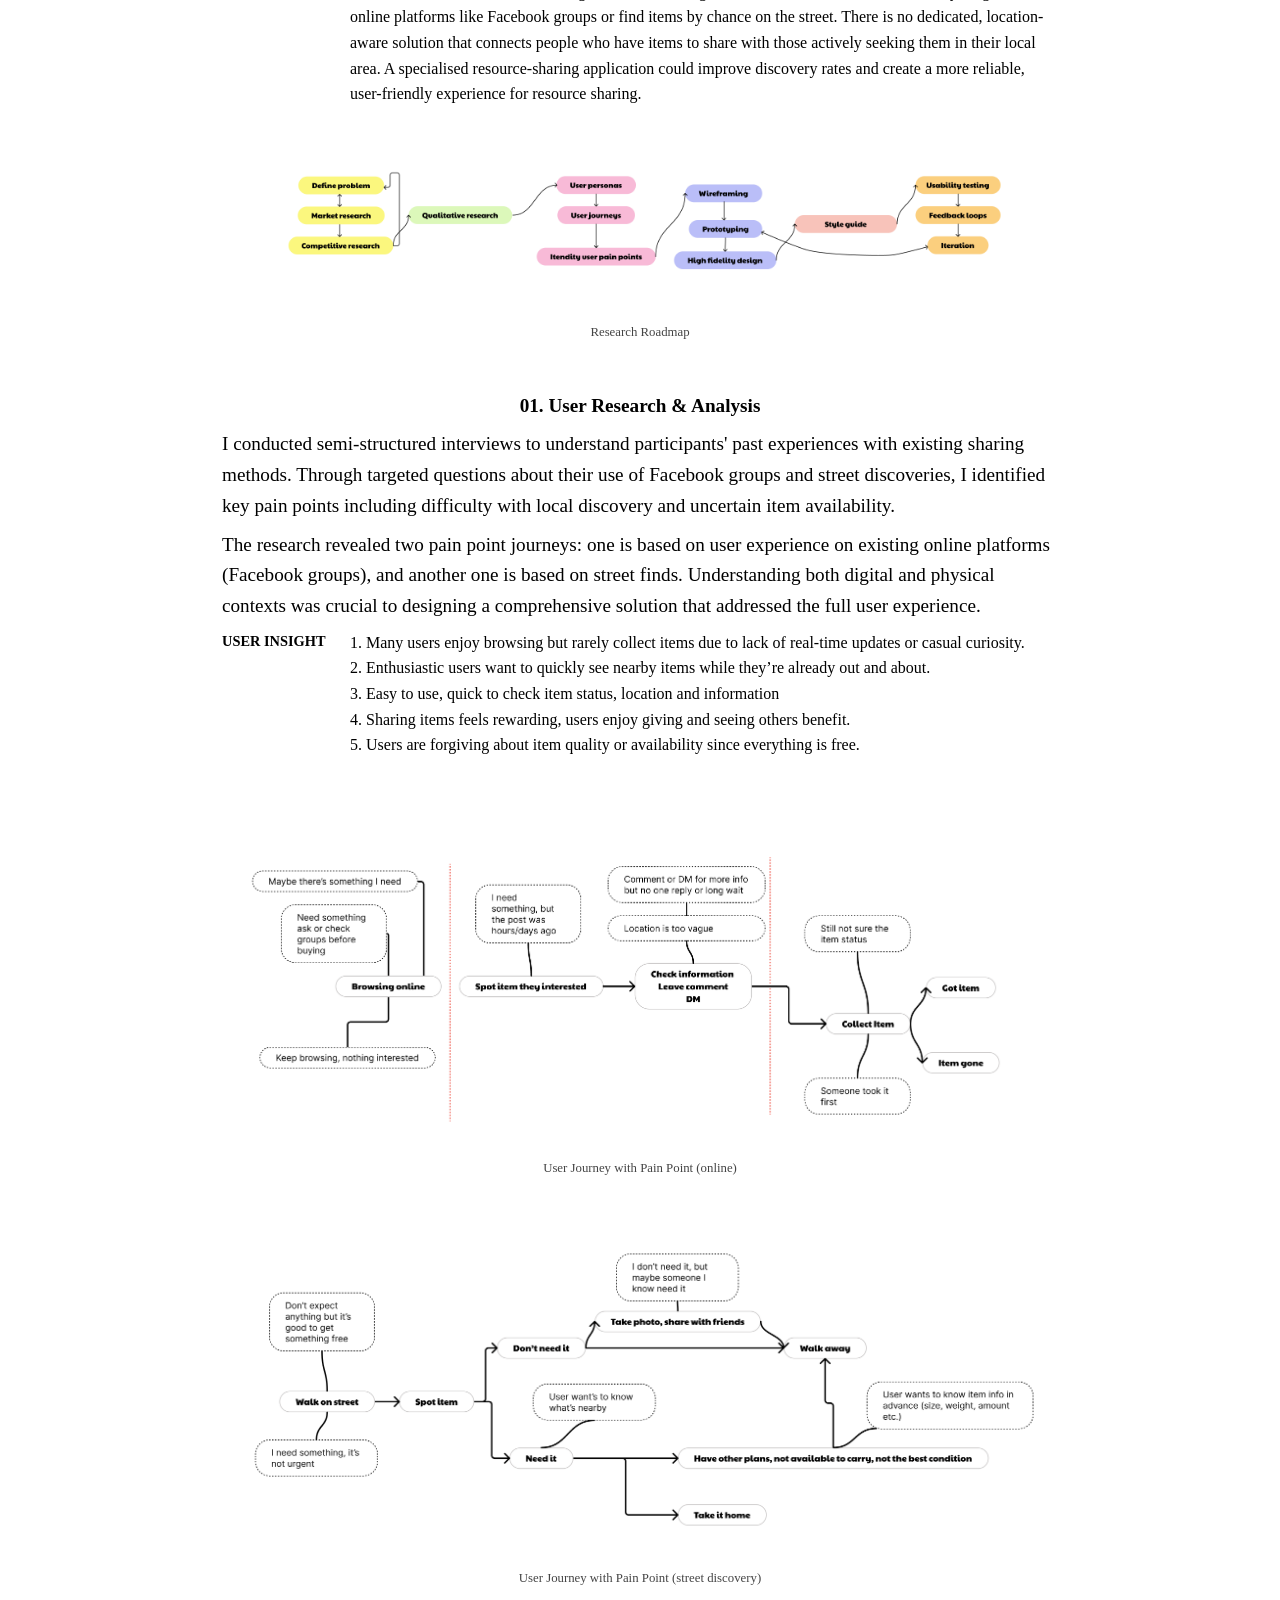
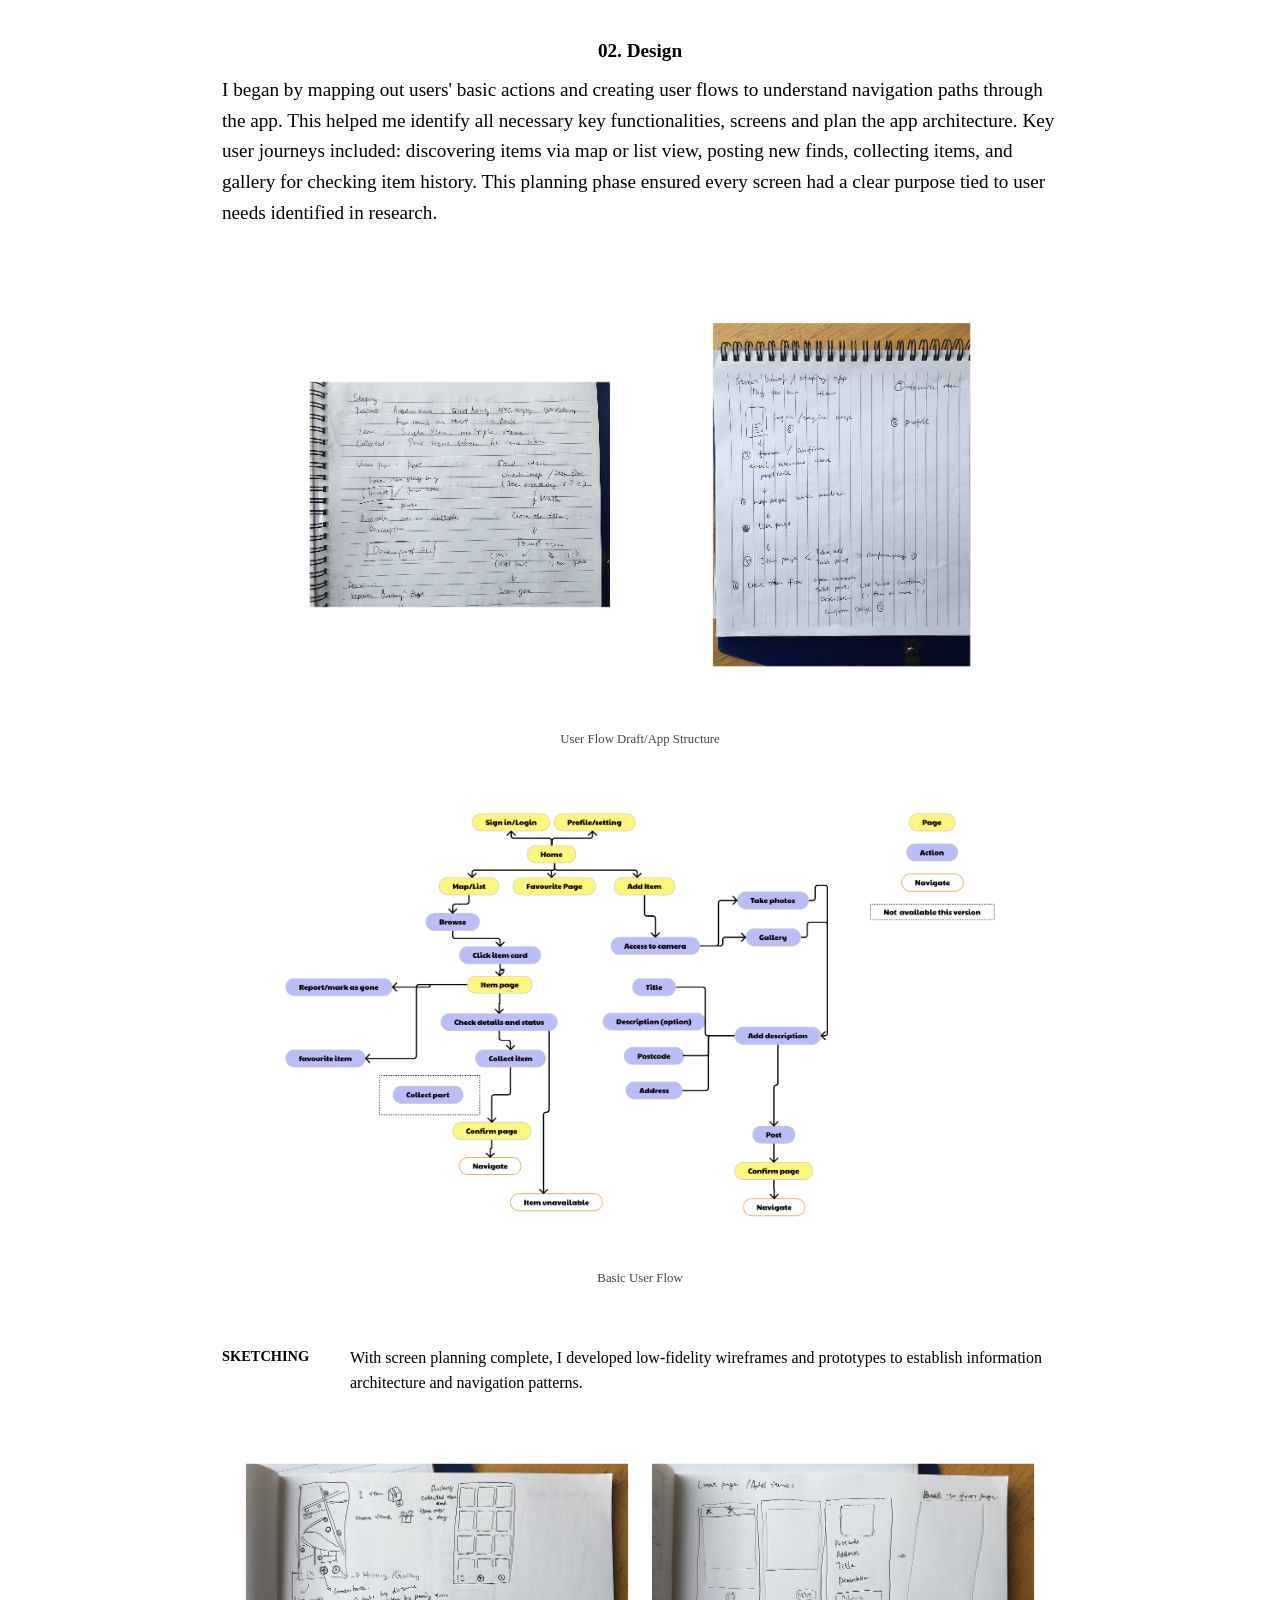
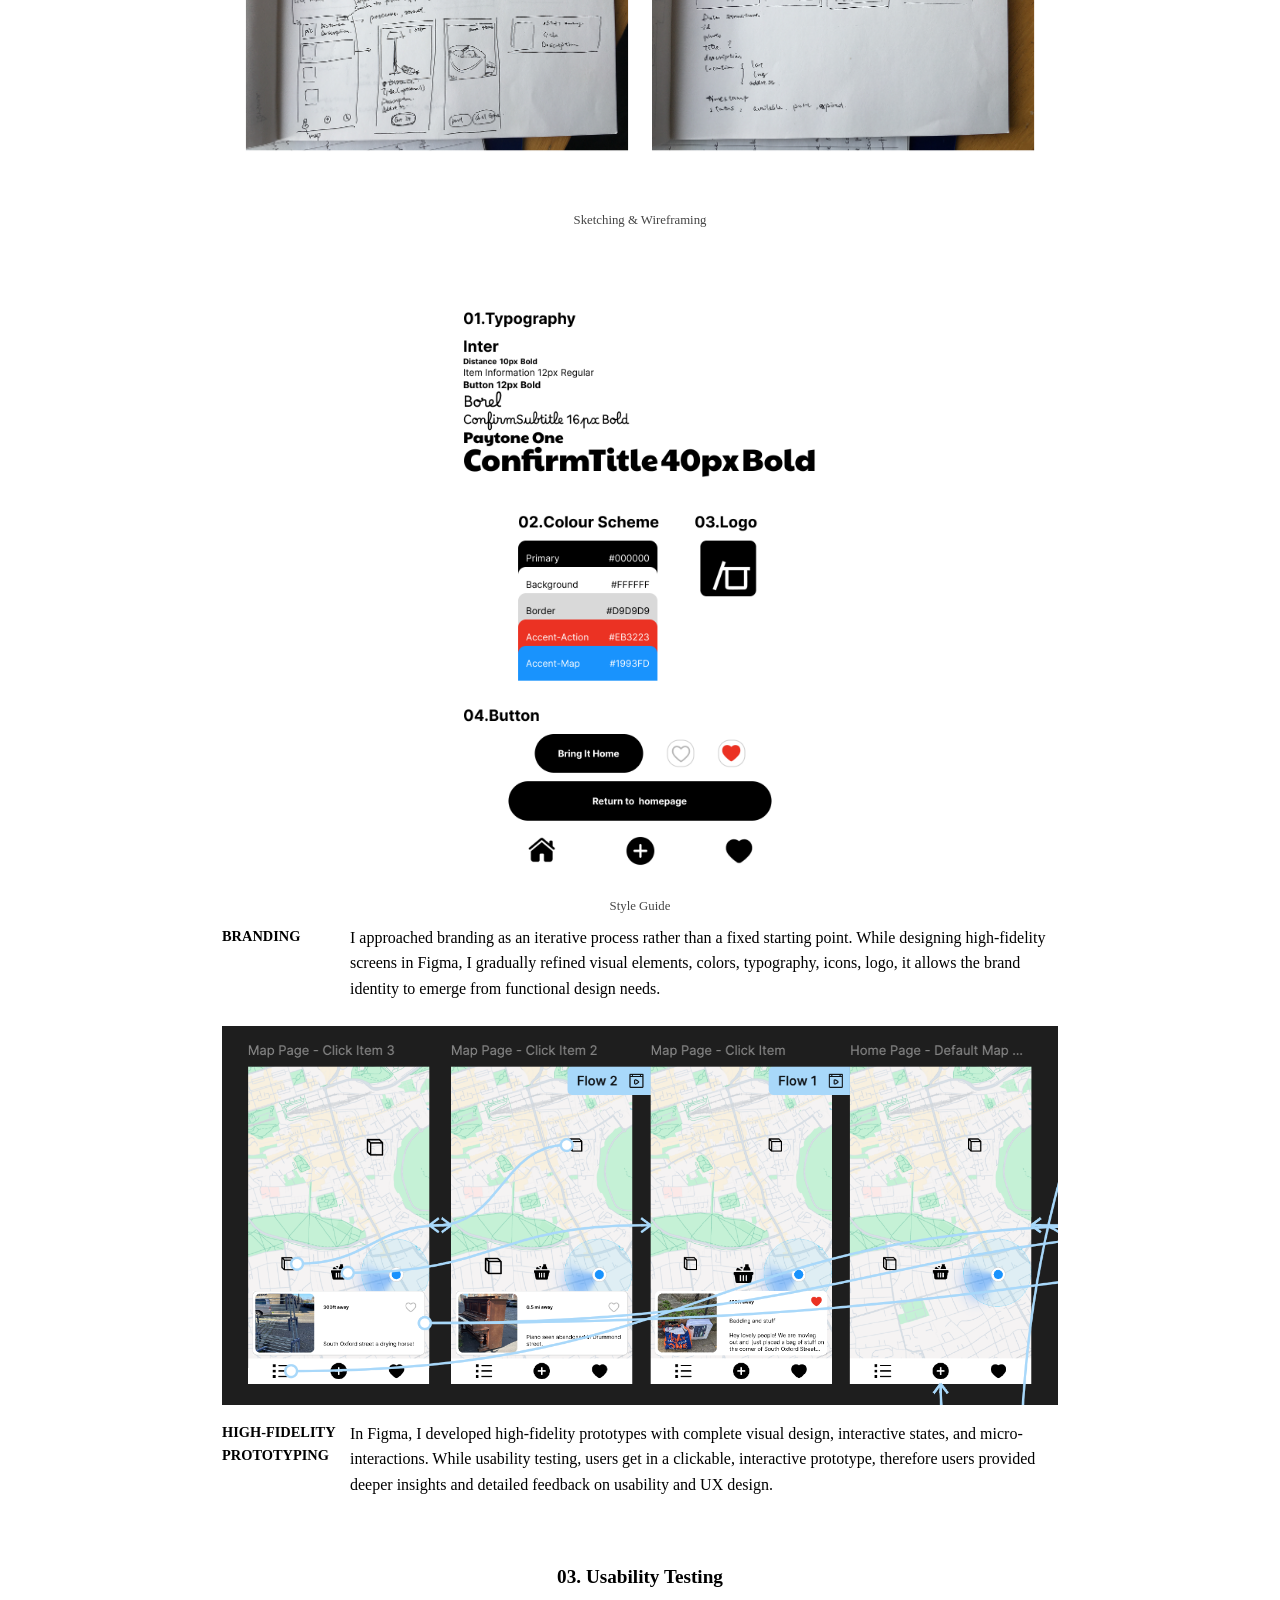
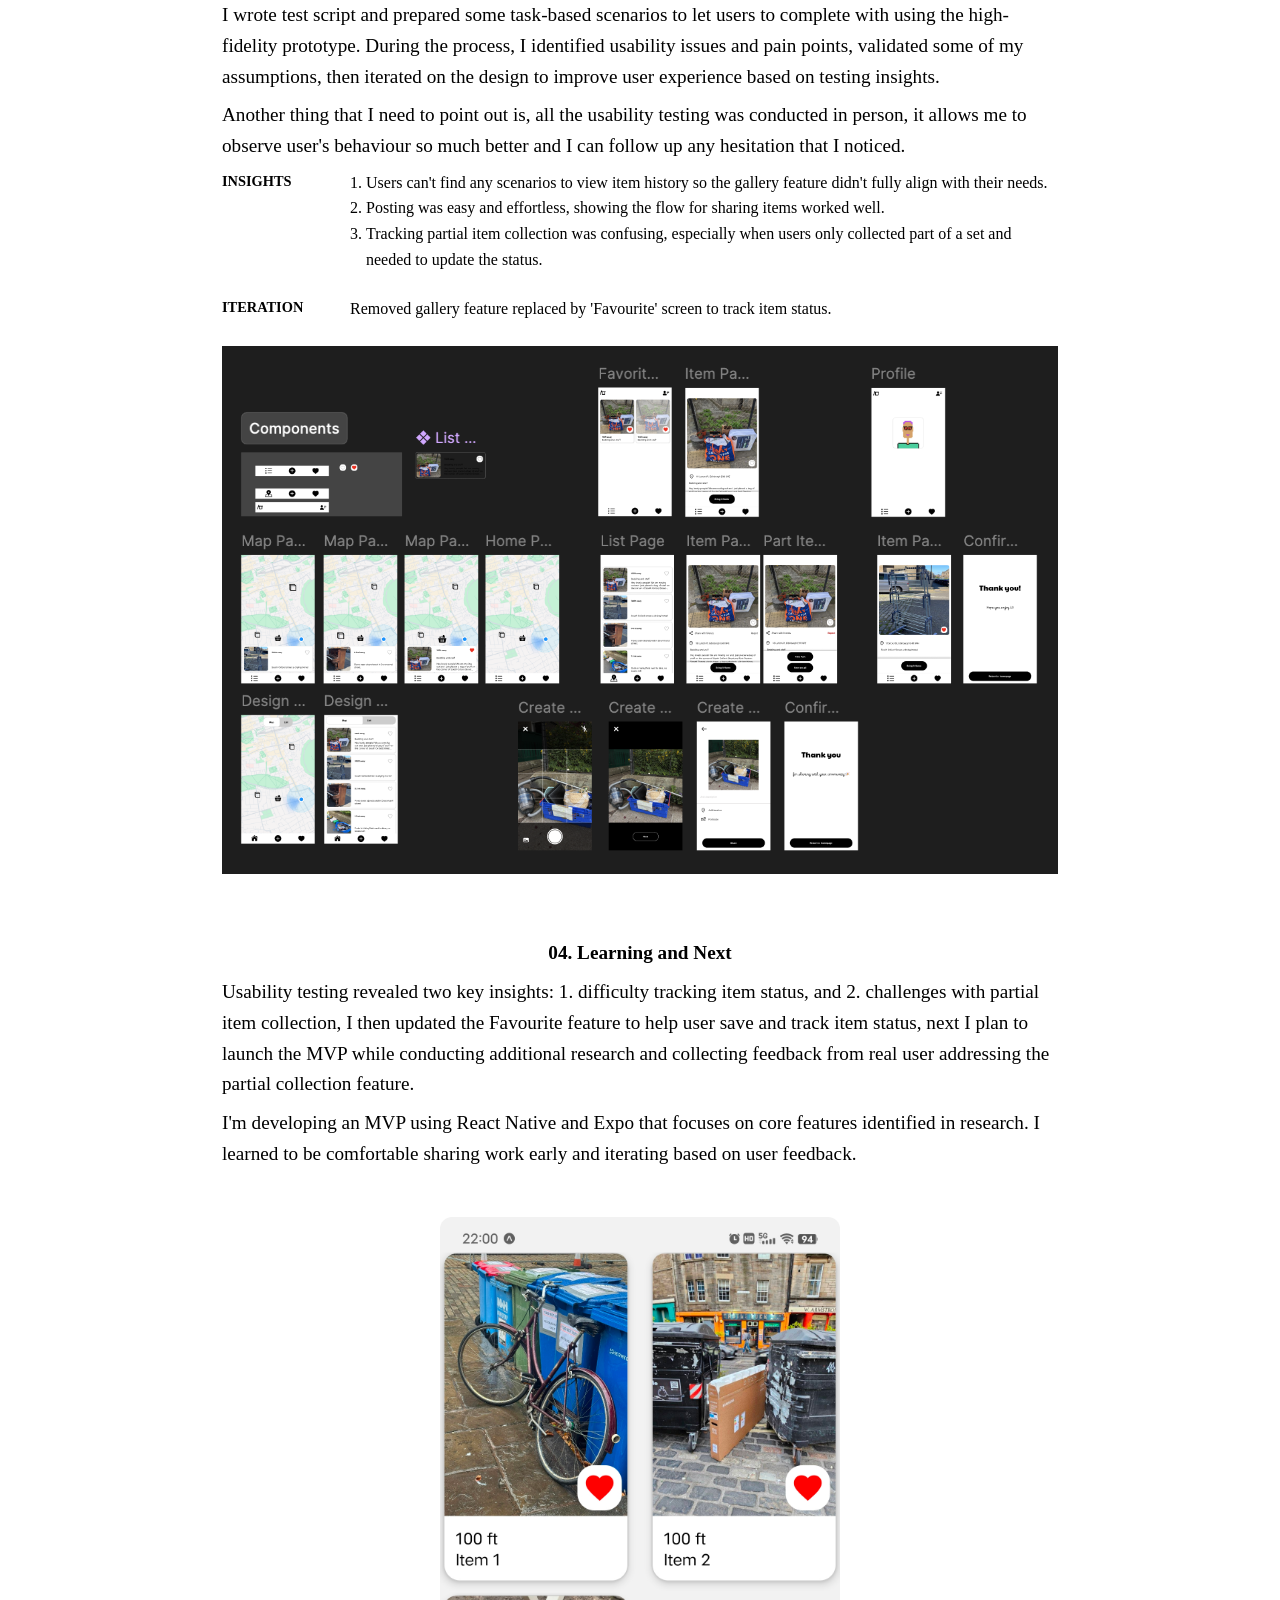
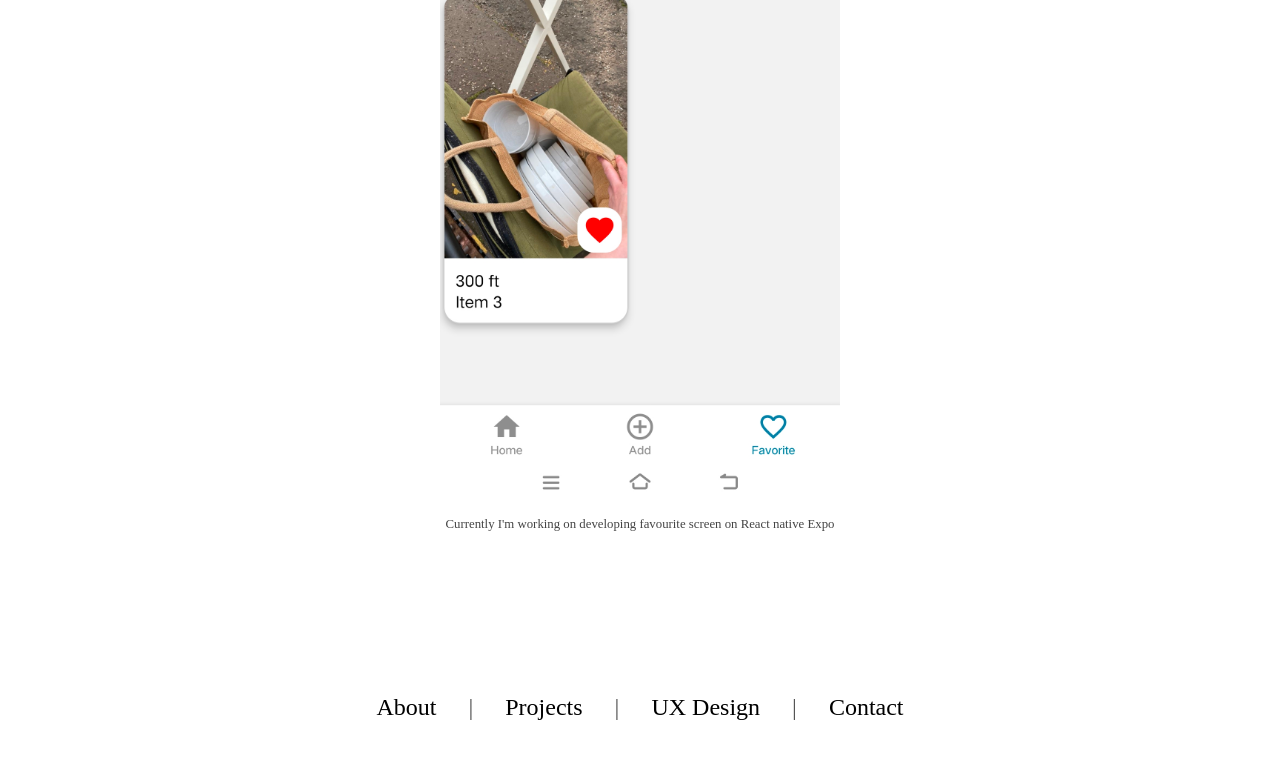
==== commit f0e80114: "add padding bottom to ux-section" ====
--- a/ux.html
+++ b/ux.html
@@ -86,7 +86,7 @@
 
   <div class="ux-section">
     
-  <p class="ux-title">01. User Research</p>
+  <p class="ux-title">01. User Research & Analysis</p>
   <p class="ux-text">I conducted semi-structured interviews to understand participants' past experiences with existing sharing methods. Through targeted questions about their use of Facebook groups and street discoveries, I identified key pain points including difficulty with local discovery and uncertain item availability.</p>
   <p class="ux-text">The research revealed two pain point journeys: one is based on user experience on existing online platforms (Facebook groups), and another one is based on street finds. Understanding both digital and physical contexts was crucial to designing a comprehensive solution that addressed the full user experience.</p>
 <div class="ux-row">
--- a/style.css
+++ b/style.css
@@ -554,6 +554,7 @@
   column-gap: 1.5rem;
   gap:0.5rem;
   width: 100%;
+  padding-bottom: 1rem;
 }
 
 .ux-left {
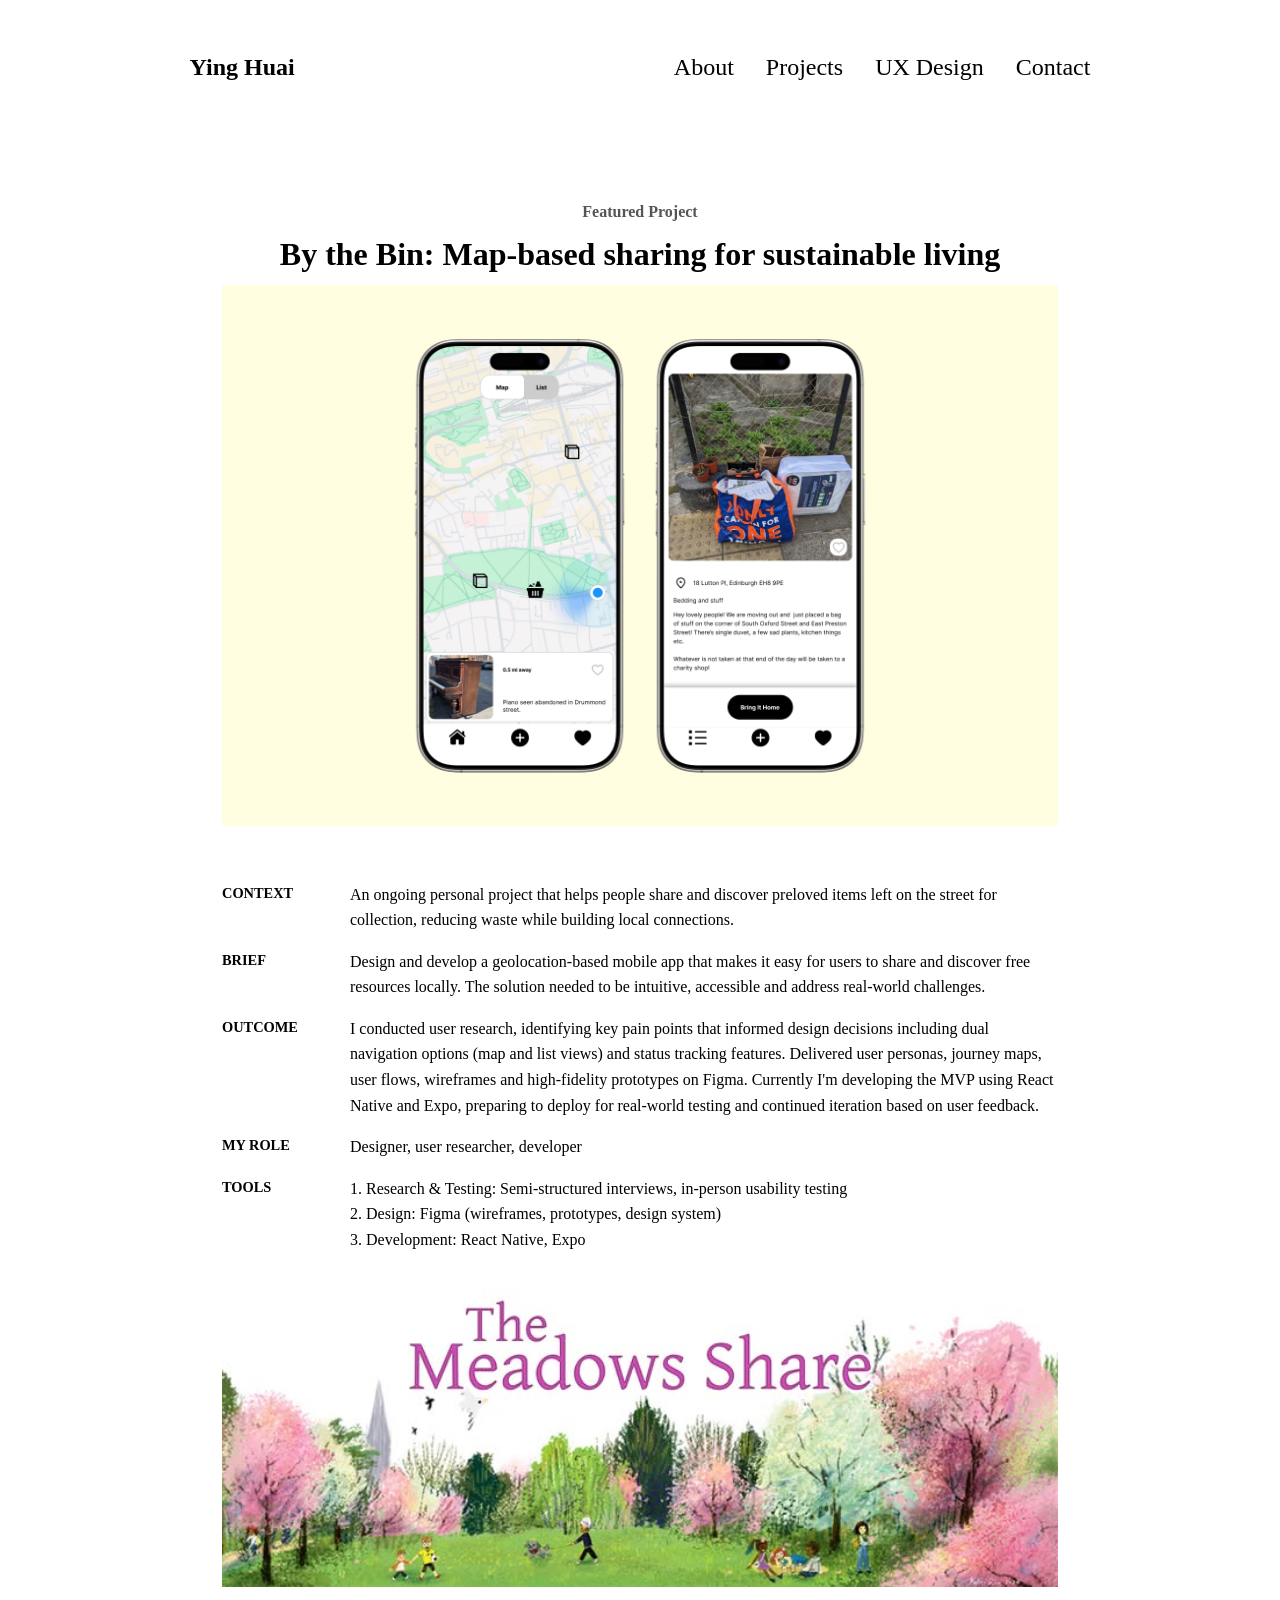
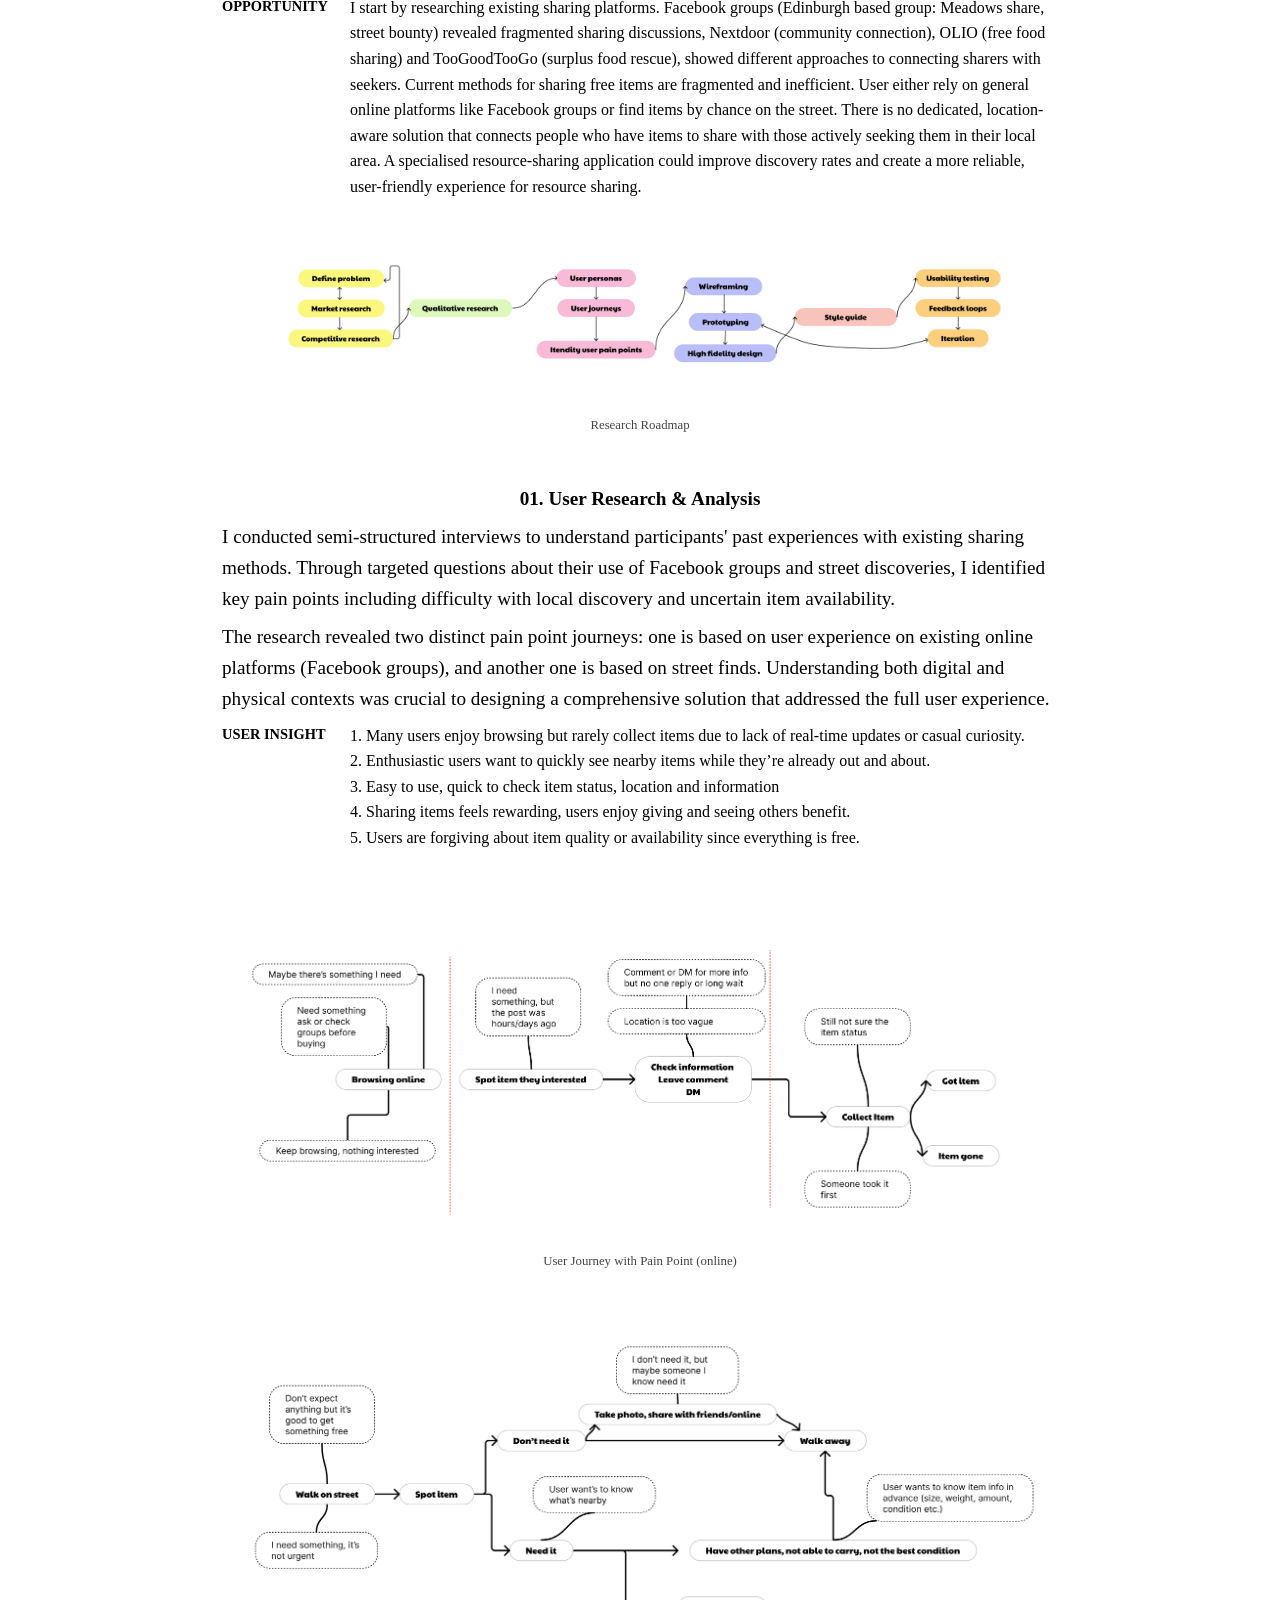
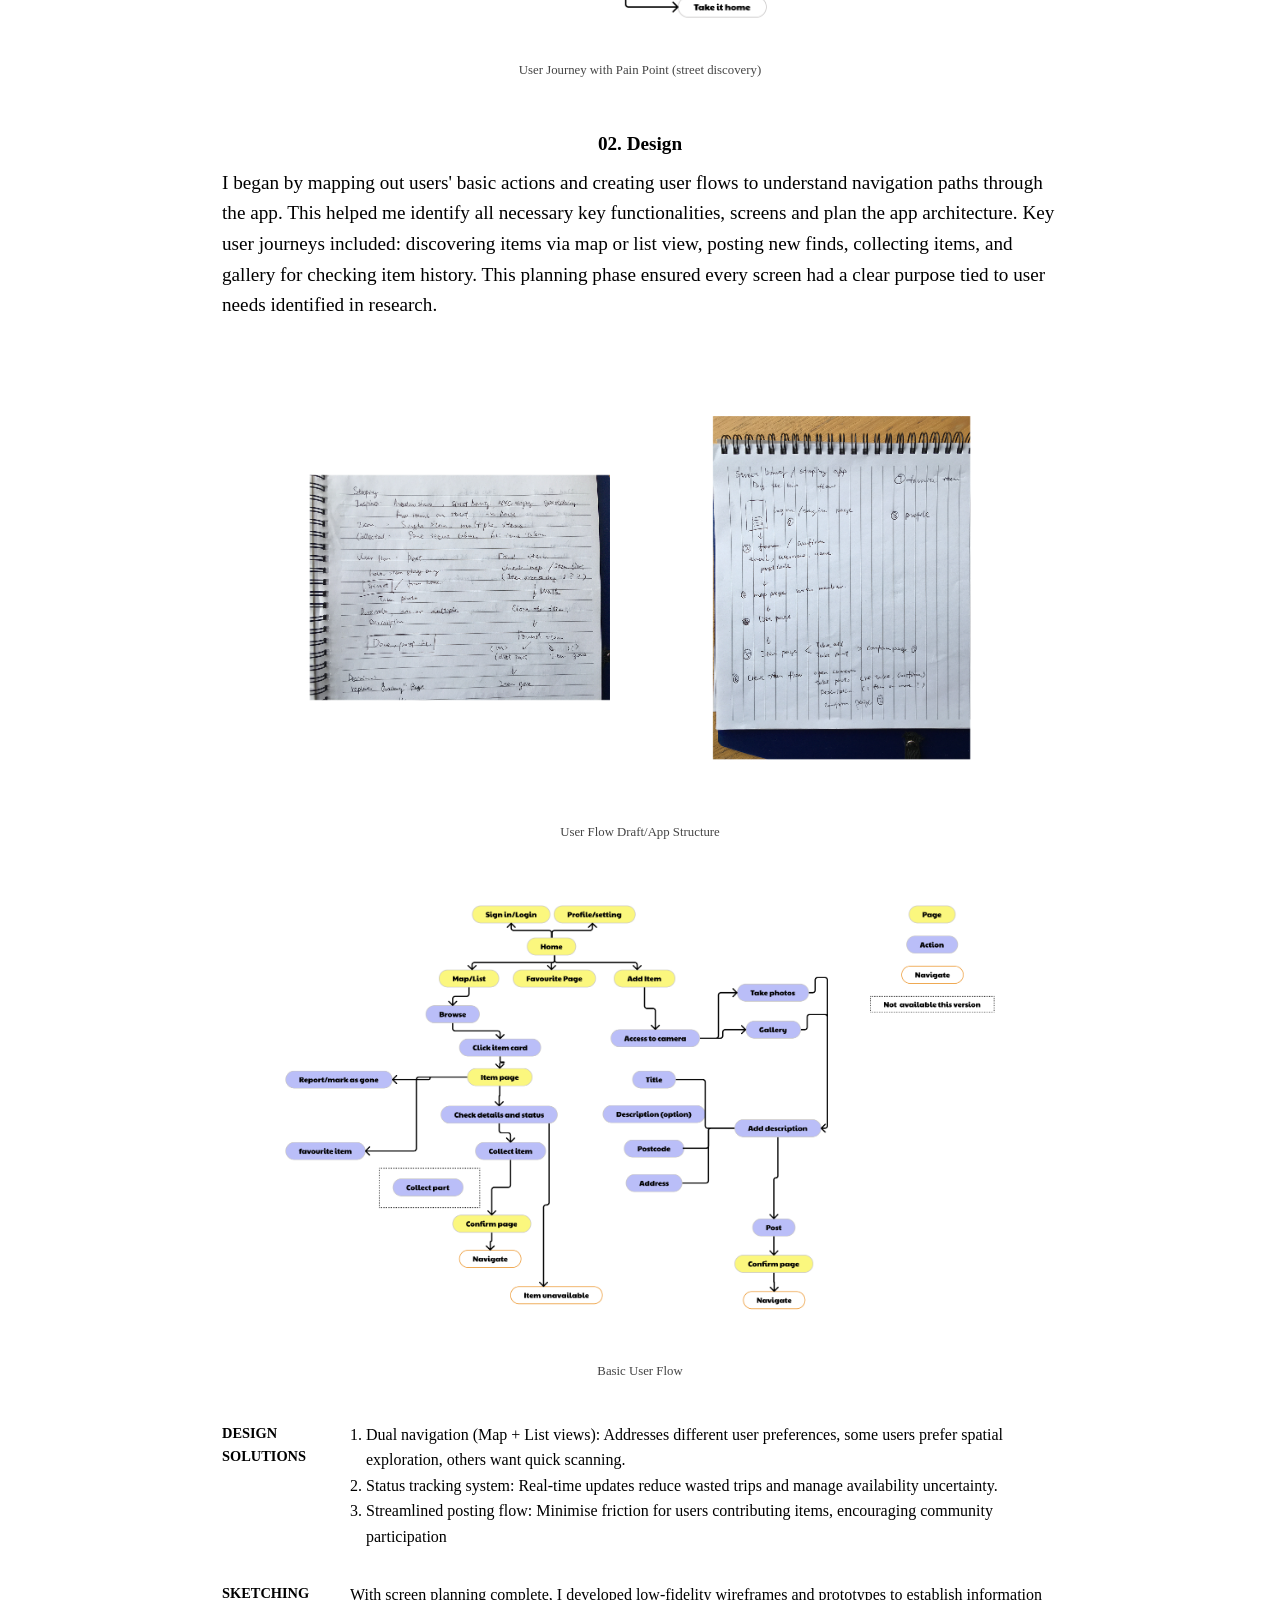
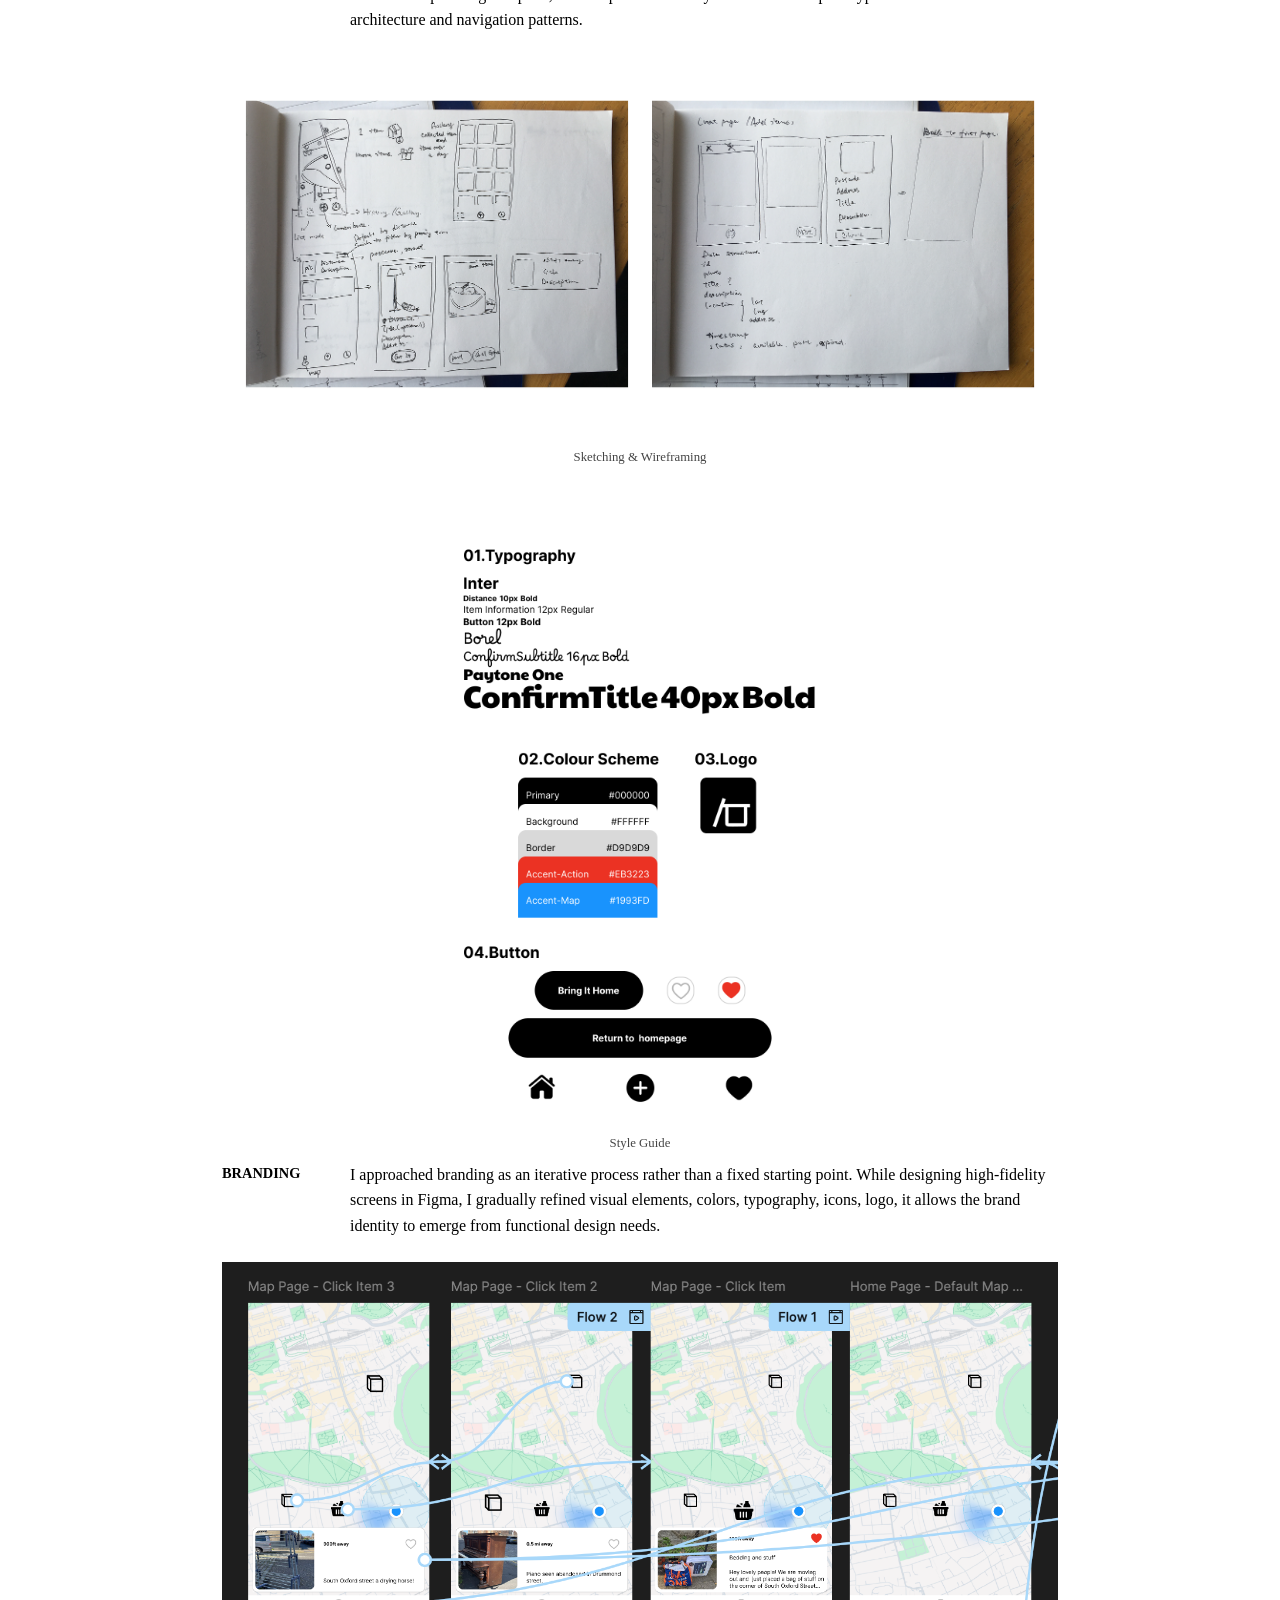
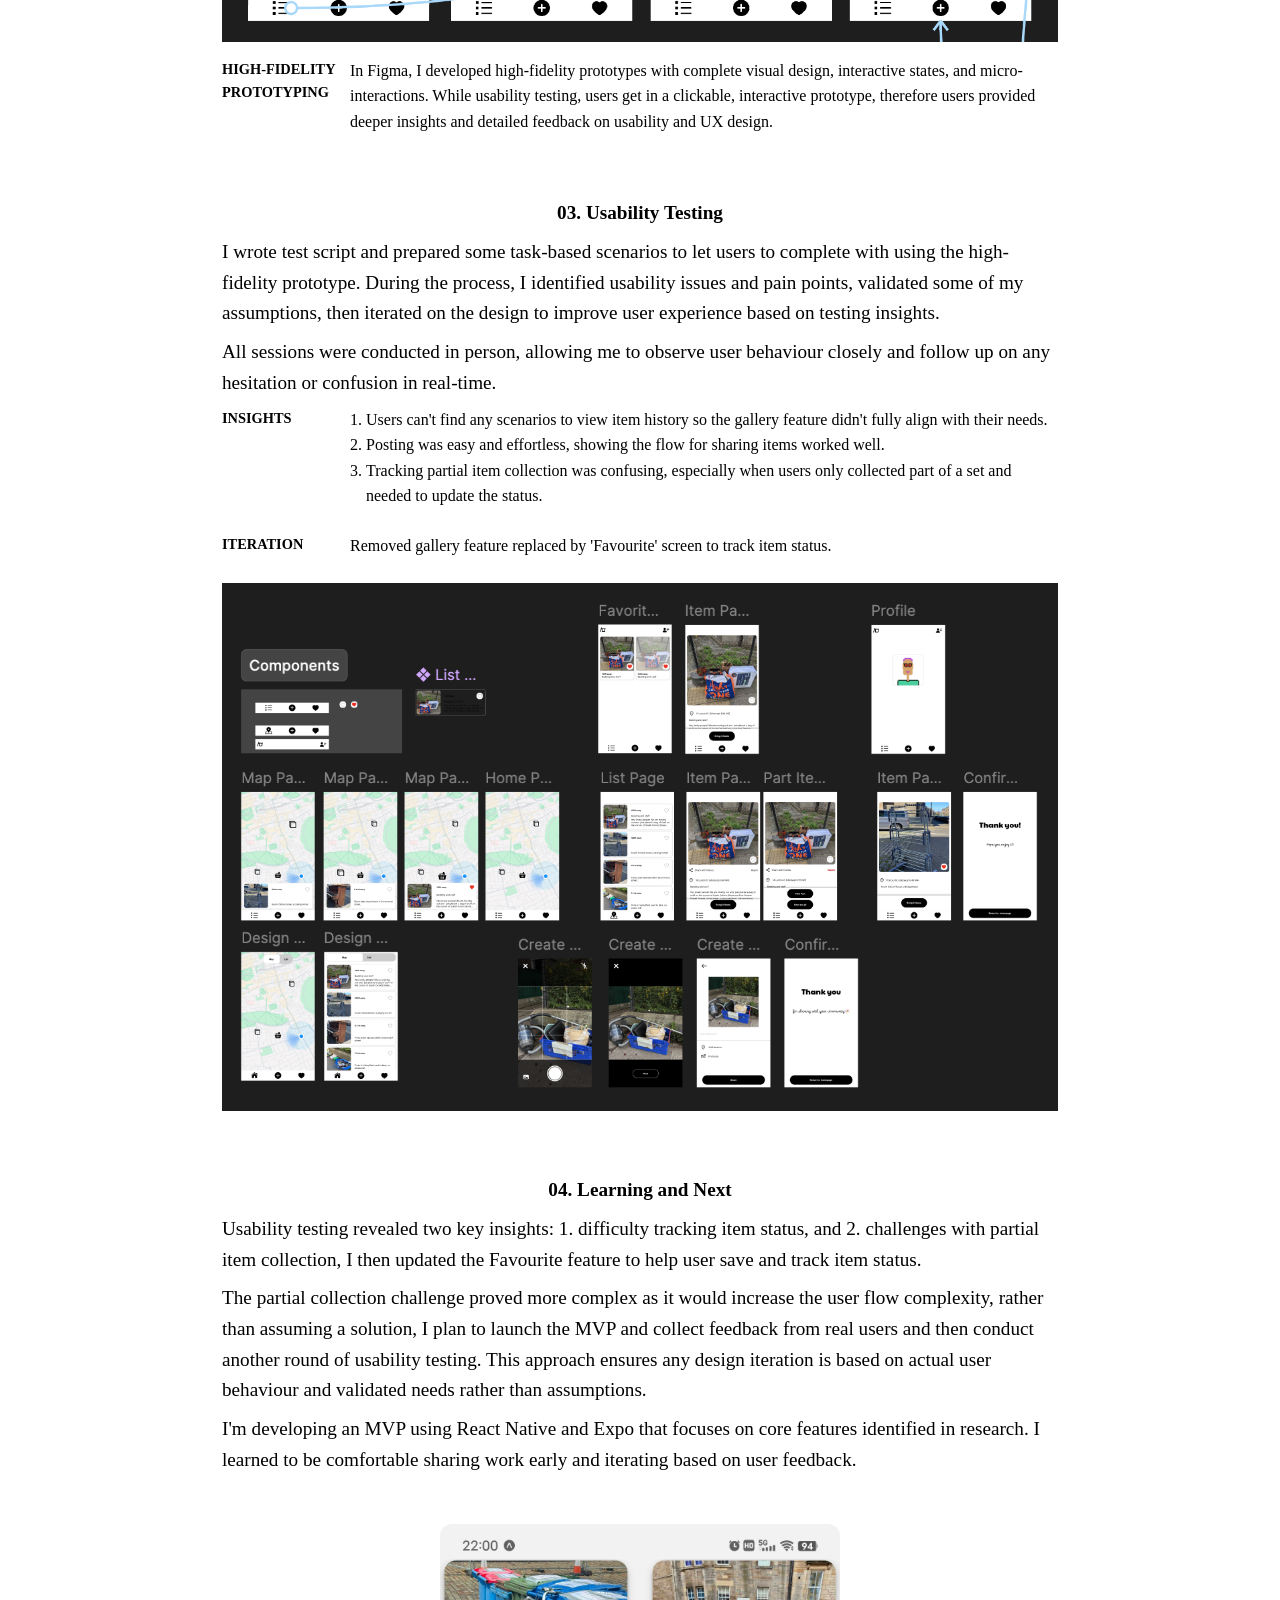
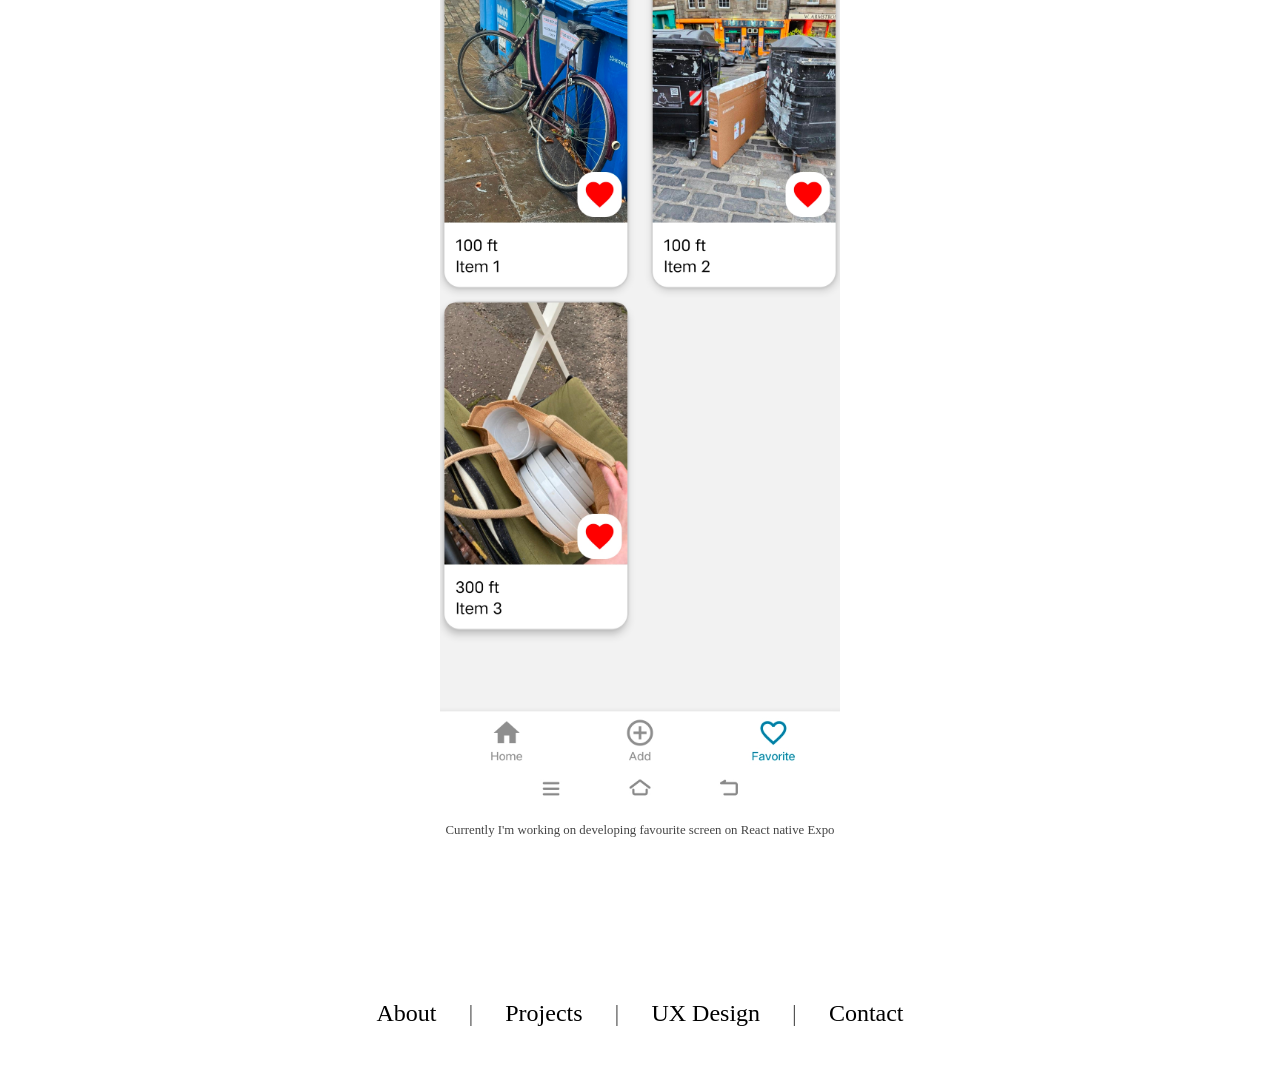
==== commit 9471c90b: "update user journey image, update content" ====
--- a/ux.html
+++ b/ux.html
@@ -66,8 +66,17 @@
   </div>
 
   <div class="ux-row">
-    <p class="ux-left">My role </p>
+    <p class="ux-left">My role</p>
     <p class="ux-right">Designer, user researcher, developer</p>
+  </div>
+
+  <div class="ux-row">
+    <p class="ux-left">Tools</p>
+    <ol class="ux-right">
+      <li>Research & Testing: Semi-structured interviews, in-person usability testing</li>
+      <li>Design: Figma (wireframes, prototypes, design system)</li>
+      <li>Development: React Native, Expo</li>
+    </ol>
   </div>
 </div>
 <img src="./assets/meadows.jpeg" alt="Stooping Project Main Mockup" class="project-banner"/>
@@ -88,7 +97,7 @@
     
   <p class="ux-title">01. User Research & Analysis</p>
   <p class="ux-text">I conducted semi-structured interviews to understand participants' past experiences with existing sharing methods. Through targeted questions about their use of Facebook groups and street discoveries, I identified key pain points including difficulty with local discovery and uncertain item availability.</p>
-  <p class="ux-text">The research revealed two pain point journeys: one is based on user experience on existing online platforms (Facebook groups), and another one is based on street finds. Understanding both digital and physical contexts was crucial to designing a comprehensive solution that addressed the full user experience.</p>
+  <p class="ux-text">The research revealed two distinct pain point journeys: one is based on user experience on existing online platforms (Facebook groups), and another one is based on street finds. Understanding both digital and physical contexts was crucial to designing a comprehensive solution that addressed the full user experience.</p>
 <div class="ux-row">
     <p class="ux-left">User Insight</p>
       <ol class="ux-right">
@@ -128,8 +137,15 @@
     <img src="./assets/user_flow.png" alt="User Flow" class="project-banner"/>
     <p class="img-text">Basic User Flow</p>
     <p class="project-text">
-      
-    </p>
+    </p>
+  </div>
+  <div class="ux-row">
+    <p class="ux-left">Design Solutions</p>
+<ol class="ux-right">
+  <li>Dual navigation (Map + List views): Addresses different user preferences, some users prefer spatial exploration, others want quick scanning.</li>
+  <li>Status tracking system: Real-time updates reduce wasted trips and manage availability uncertainty.</li>
+  <li>Streamlined posting flow: Minimise friction for users contributing items, encouraging community participation</li>
+</ol>
   </div>
 
   <div class="ux-section">
@@ -164,7 +180,7 @@
     <p class="ux-text">
       I wrote test script and prepared some task-based scenarios to let users to complete with using the high-fidelity prototype. During the process, I identified usability issues and pain points, validated some of my assumptions, then iterated on the design to improve user experience based on testing insights. 
     </p>
-    <p class="ux-text">Another thing that I need to point out is, all the usability testing was conducted in person, it allows me to observe user's behaviour so much better and I can follow up any hesitation that I noticed.</p>
+    <p class="ux-text">All sessions were conducted in person, allowing me to observe user behaviour closely and follow up on any hesitation or confusion in real-time.</p>
     <div class="ux-row">
       <p class="ux-left">Insights</p>
         <ol class="ux-right">
@@ -187,7 +203,10 @@
 
   <div class="ux-section">
     <p class="ux-title">04. Learning and Next</p>
-    <p class="ux-text">Usability testing revealed two key insights: 1. difficulty tracking item status, and 2. challenges with partial item collection, I then updated the Favourite feature to help user save and track item status, next I plan to launch the MVP while conducting additional research and collecting feedback from real user addressing the partial collection feature.</p>
+    <p class="ux-text">Usability testing revealed two key insights: 1. difficulty tracking item status, and 2. challenges with partial item collection, I then updated the Favourite feature to help user save and track item status.
+    </p>
+    <p class="ux-text">The partial collection challenge proved more complex as it would increase the user flow complexity, rather than assuming a solution, I plan to launch the MVP and collect feedback from real users and then conduct another round of usability testing. This approach ensures any design iteration is based on actual user behaviour and validated needs rather than assumptions.
+    </p>
     <p class="ux-text">I'm developing an MVP using React Native and Expo that focuses on core features identified in research. I learned to be comfortable sharing work early and iterating based on user feedback.</p>
   </div>
     <div class="ux-section">
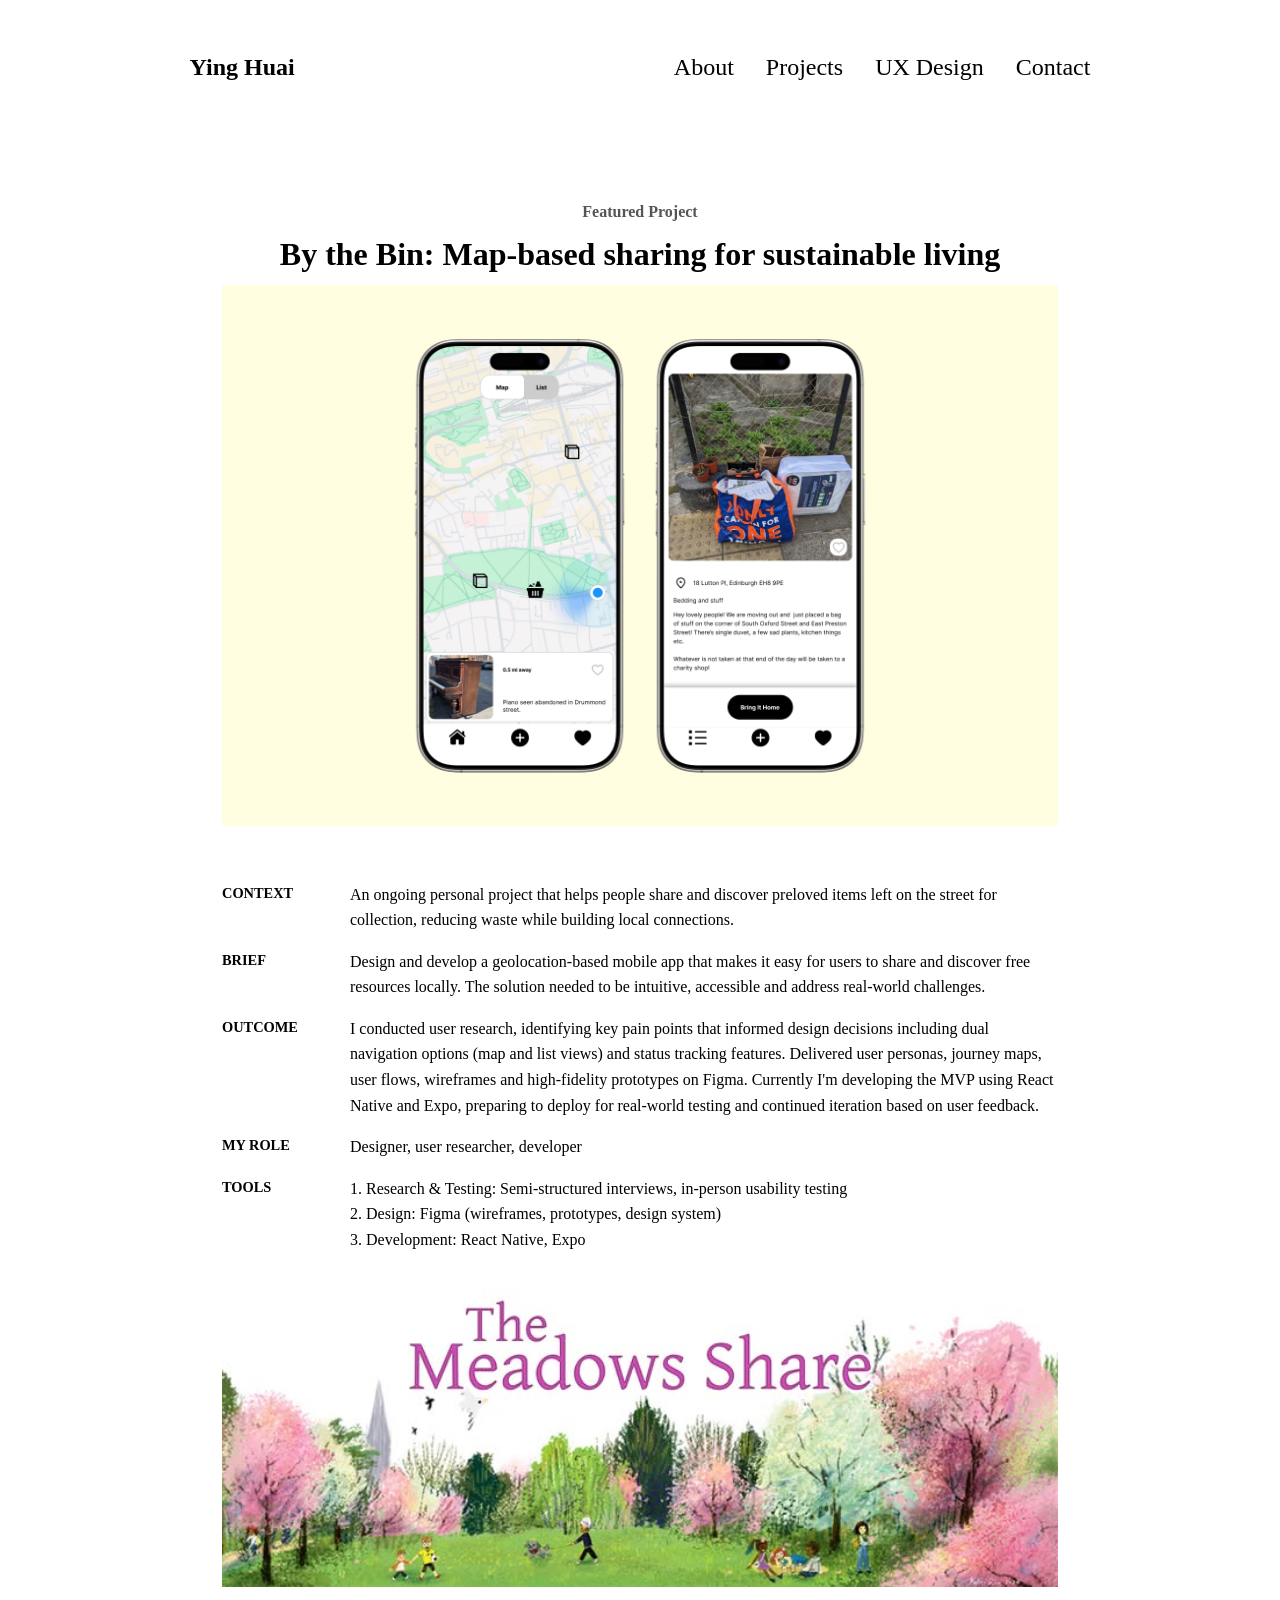
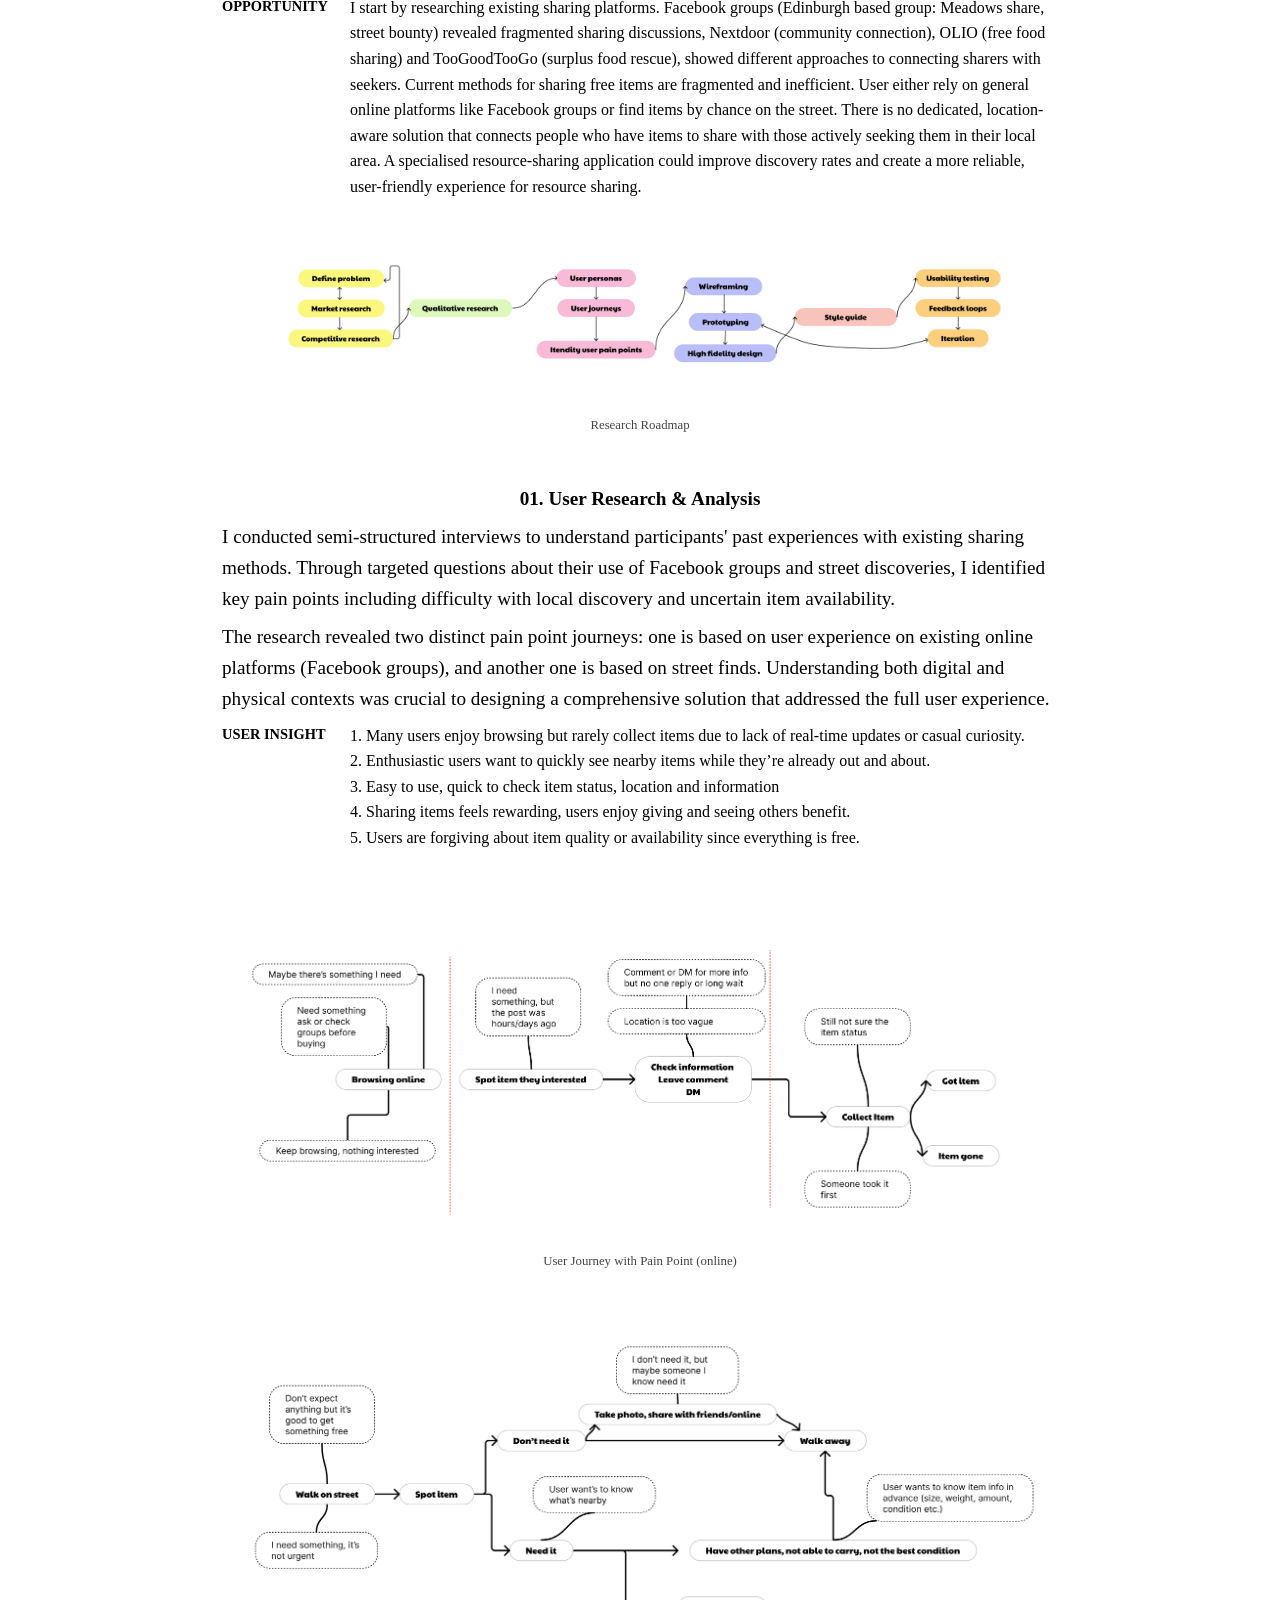
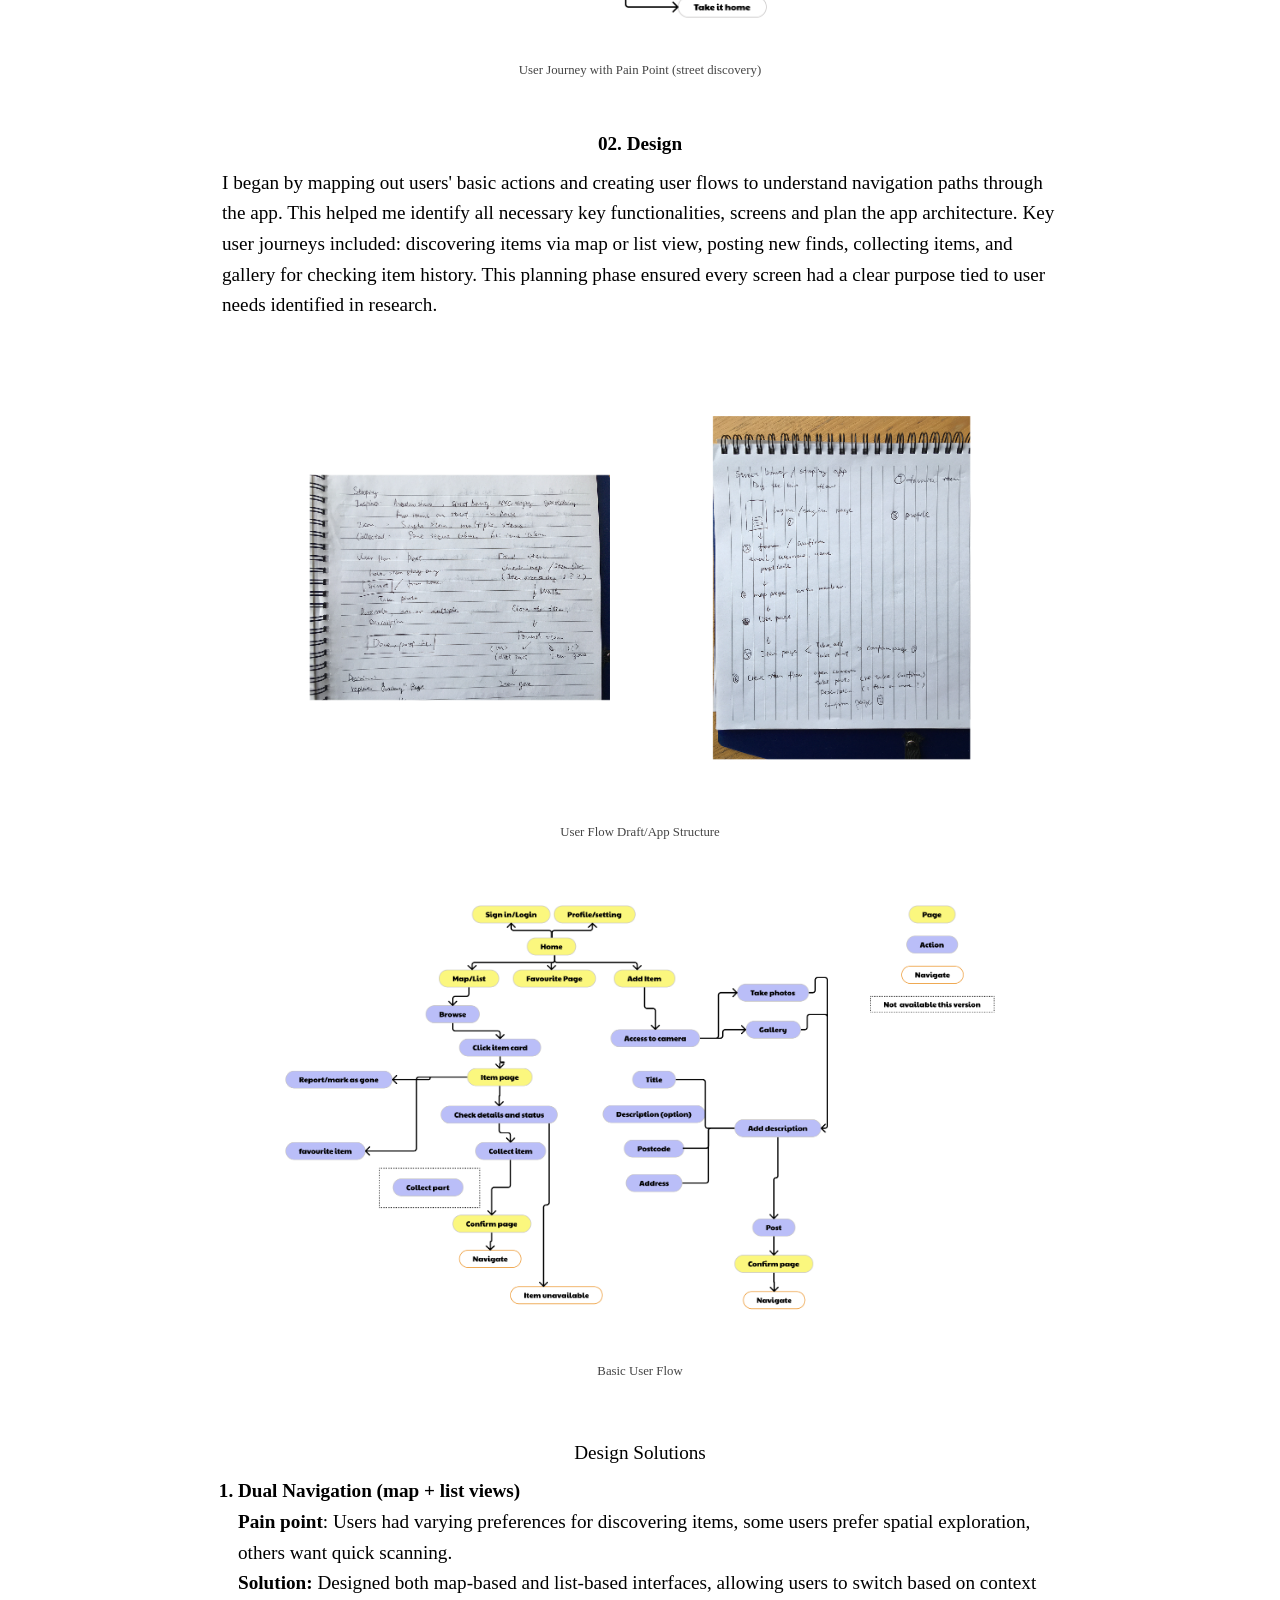
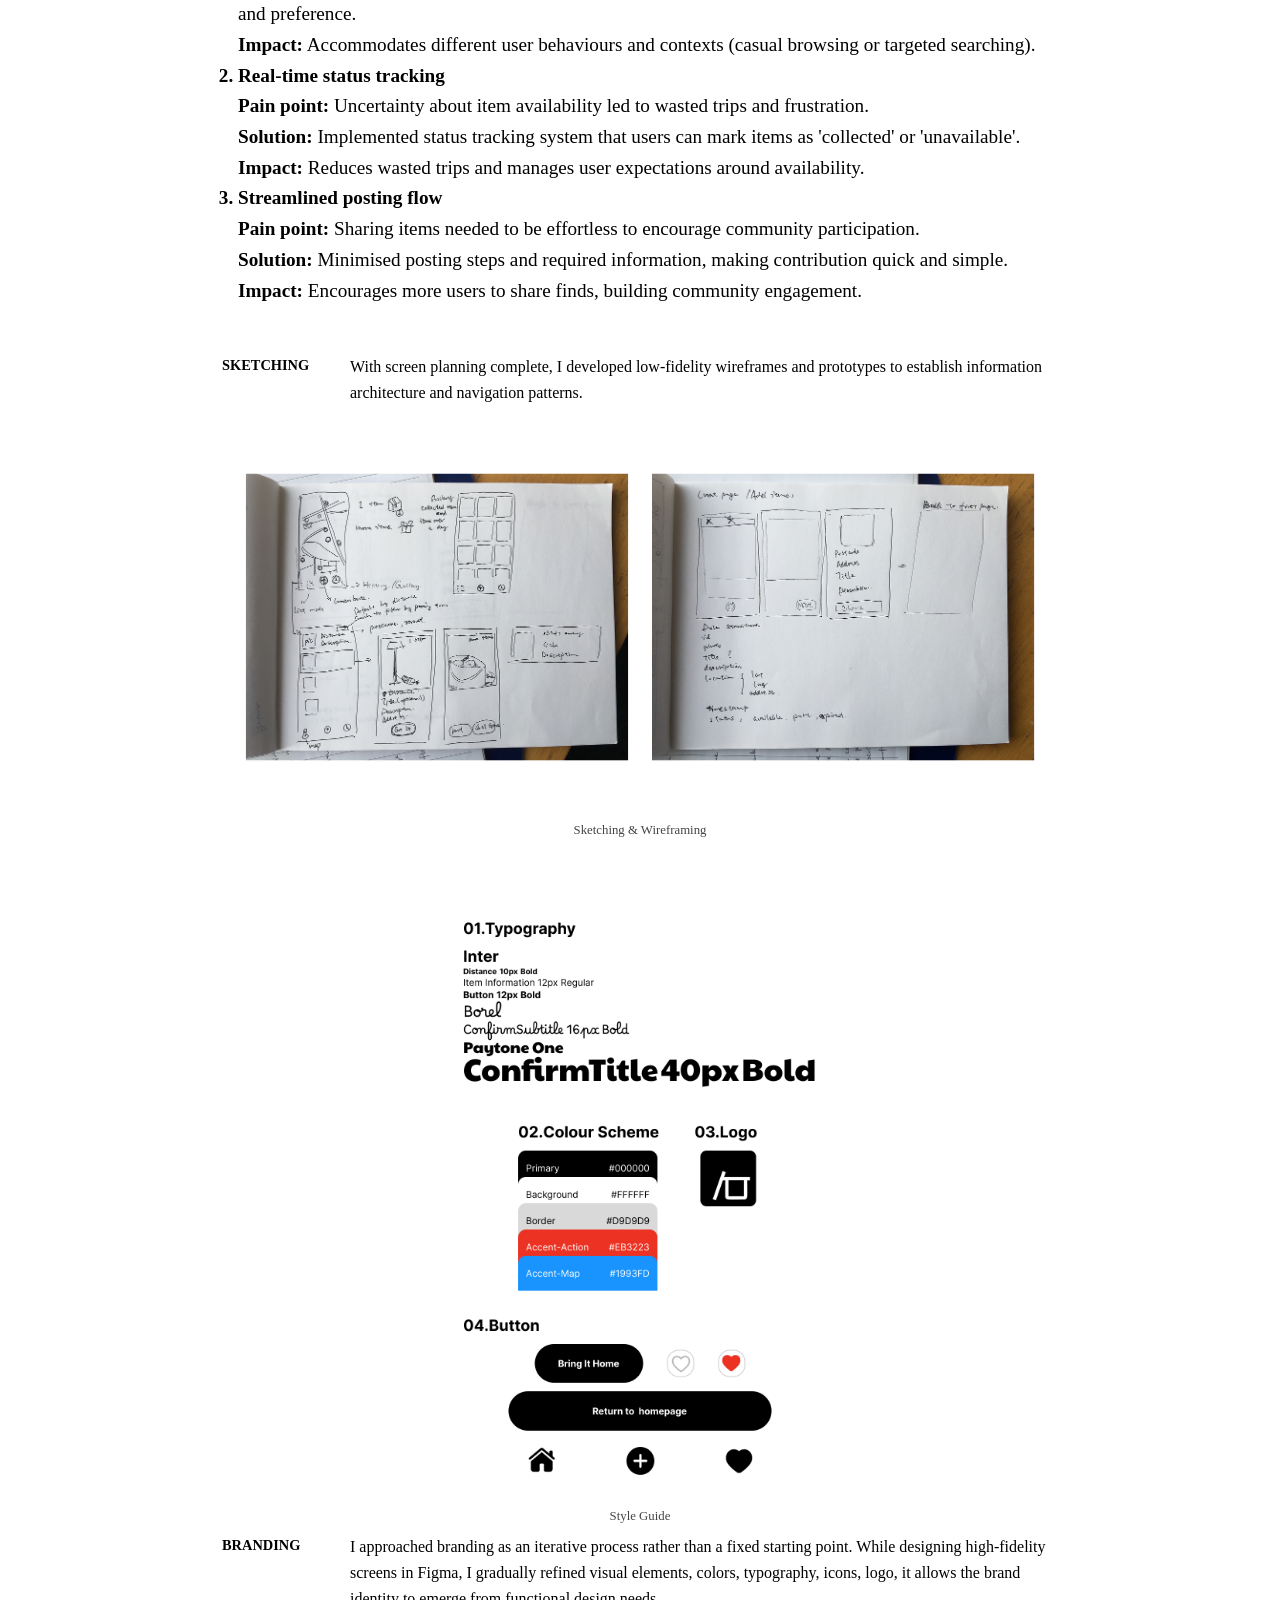
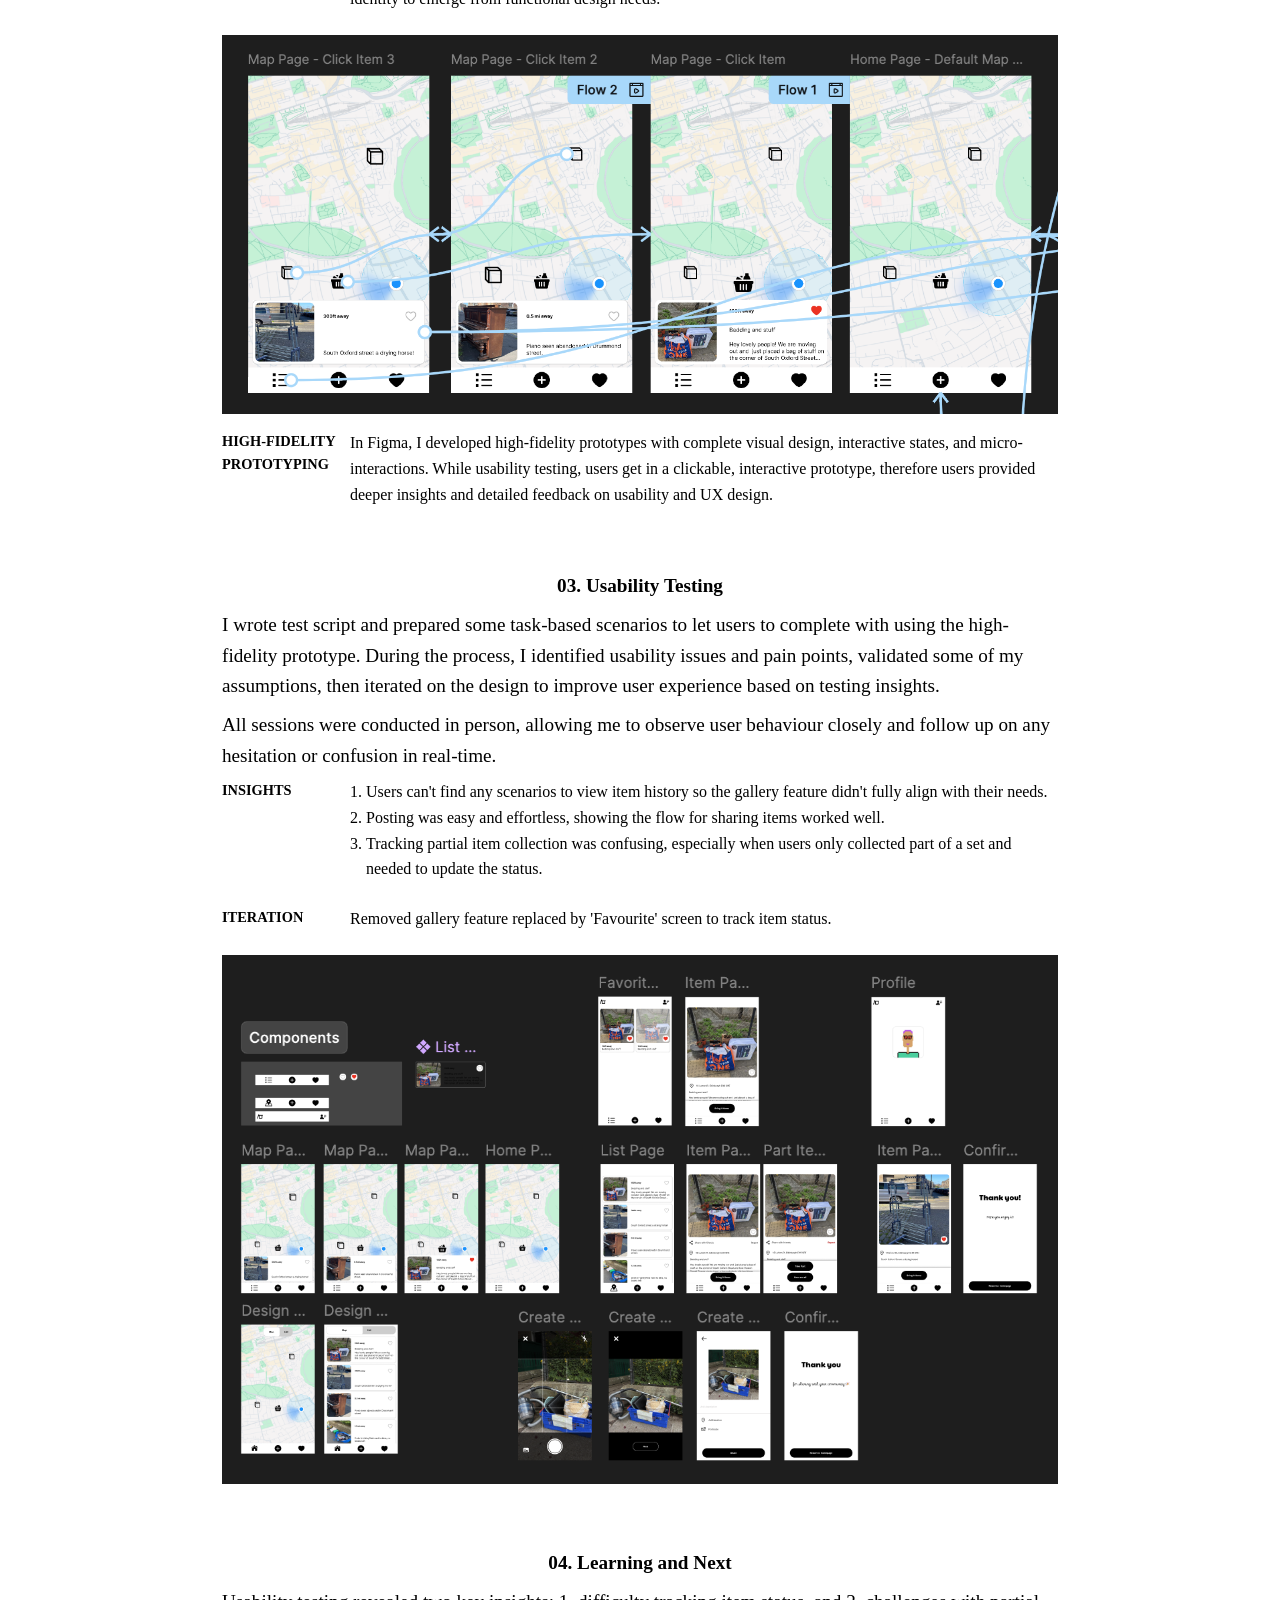
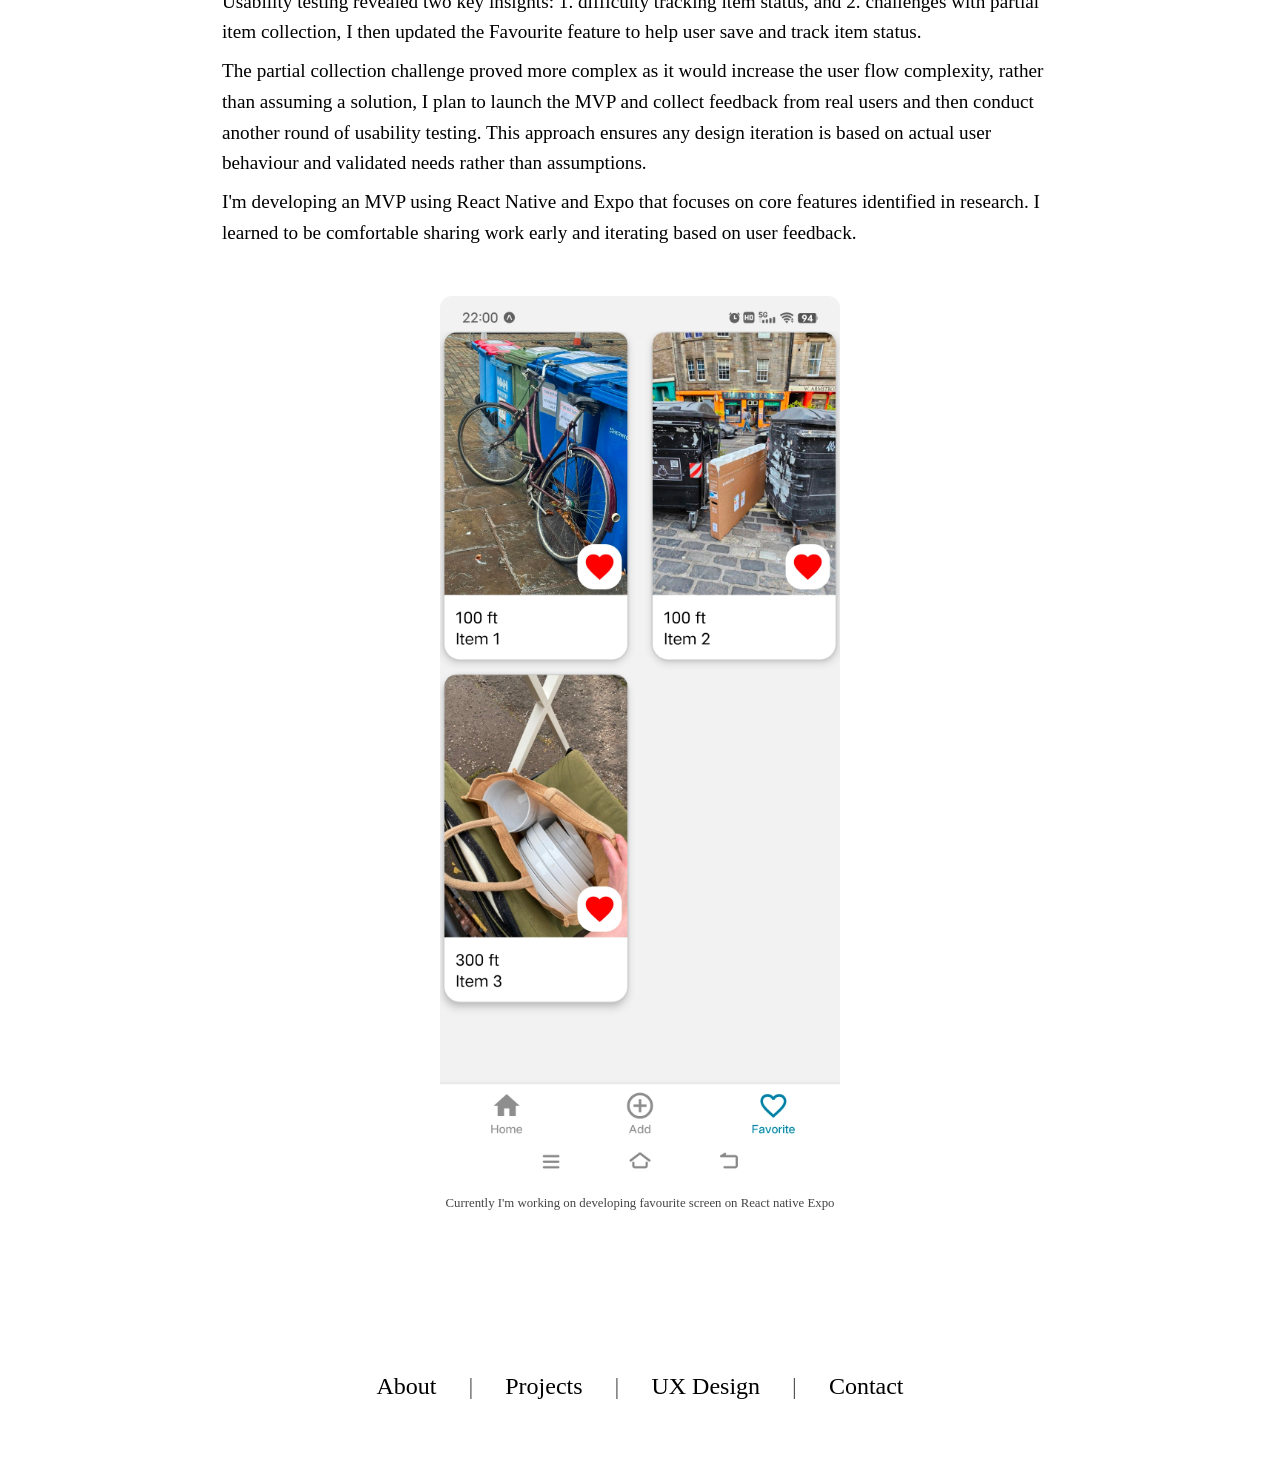
==== commit 8344abad: "update design solutions" ====
--- a/ux.html
+++ b/ux.html
@@ -139,13 +139,22 @@
     <p class="project-text">
     </p>
   </div>
-  <div class="ux-row">
-    <p class="ux-left">Design Solutions</p>
-<ol class="ux-right">
-  <li>Dual navigation (Map + List views): Addresses different user preferences, some users prefer spatial exploration, others want quick scanning.</li>
-  <li>Status tracking system: Real-time updates reduce wasted trips and manage availability uncertainty.</li>
-  <li>Streamlined posting flow: Minimise friction for users contributing items, encouraging community participation</li>
-</ol>
+  <div class="ux-section">
+    <p class="ux-text">Design Solutions</p>
+    <ol class="ux-text">
+      <b><li>Dual Navigation (map + list views)</li></b>
+      <p><b>Pain point</b>: Users had varying preferences for discovering items, some users prefer spatial exploration, others want quick scanning.</p>
+      <p><b>Solution:</b> Designed both map-based and list-based interfaces, allowing users to switch based on context and preference.</p>
+      <p><b>Impact:</b> Accommodates different user behaviours and contexts (casual browsing or targeted searching).</p>
+      <b><li>Real-time status tracking</li></b>
+      <p><b>Pain point: </b>Uncertainty about item availability led to wasted trips and frustration.</p>
+      <p><b>Solution: </b>Implemented status tracking system that users can mark items as 'collected' or 'unavailable'.</p>
+      <p><b>Impact: </b>Reduces wasted trips and manages user expectations around availability.</p>
+      <b><li>Streamlined posting flow</li></b>
+      <p><b>Pain point: </b>Sharing items needed to be effortless to encourage community participation.</p>
+      <p><b>Solution: </b>Minimised posting steps and required information, making contribution quick and simple.</p>
+      <p><b>Impact: </b>Encourages more users to share finds, building community engagement.</p>
+    </ol>
   </div>
 
   <div class="ux-section">
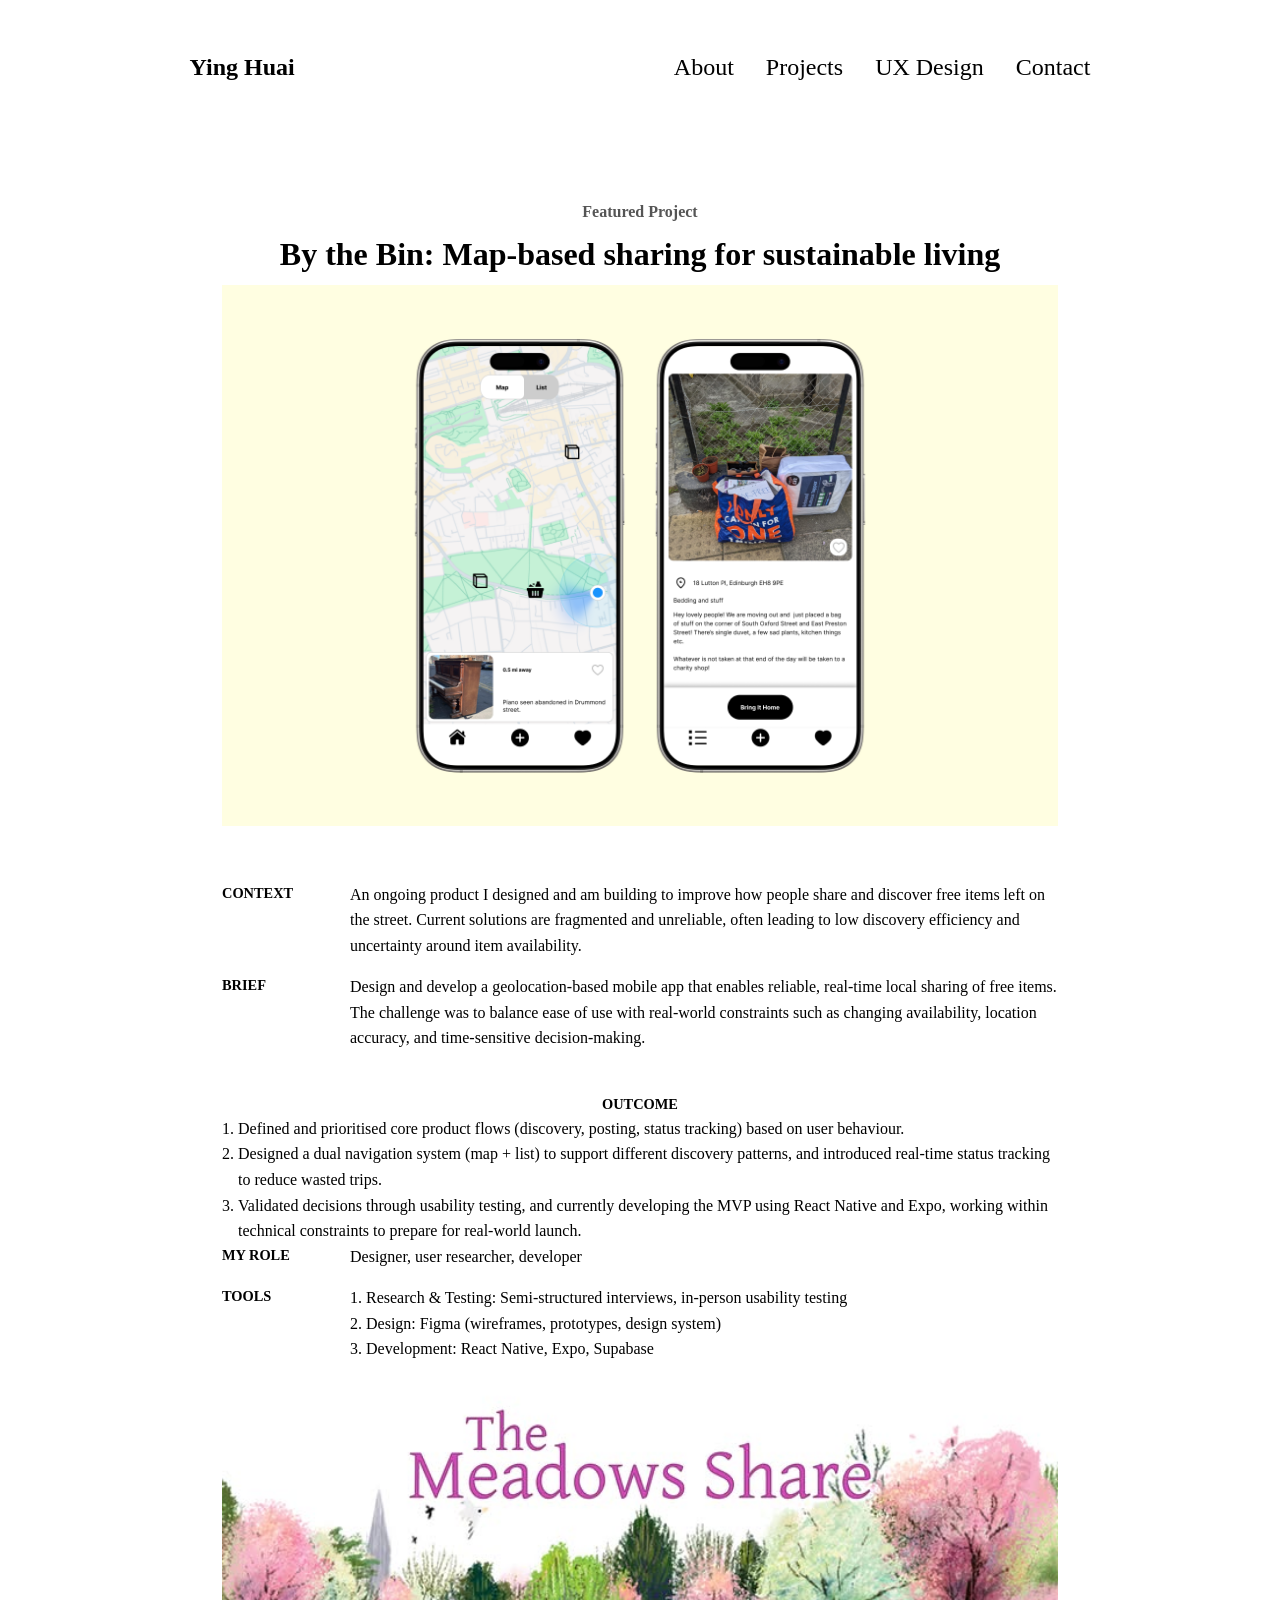
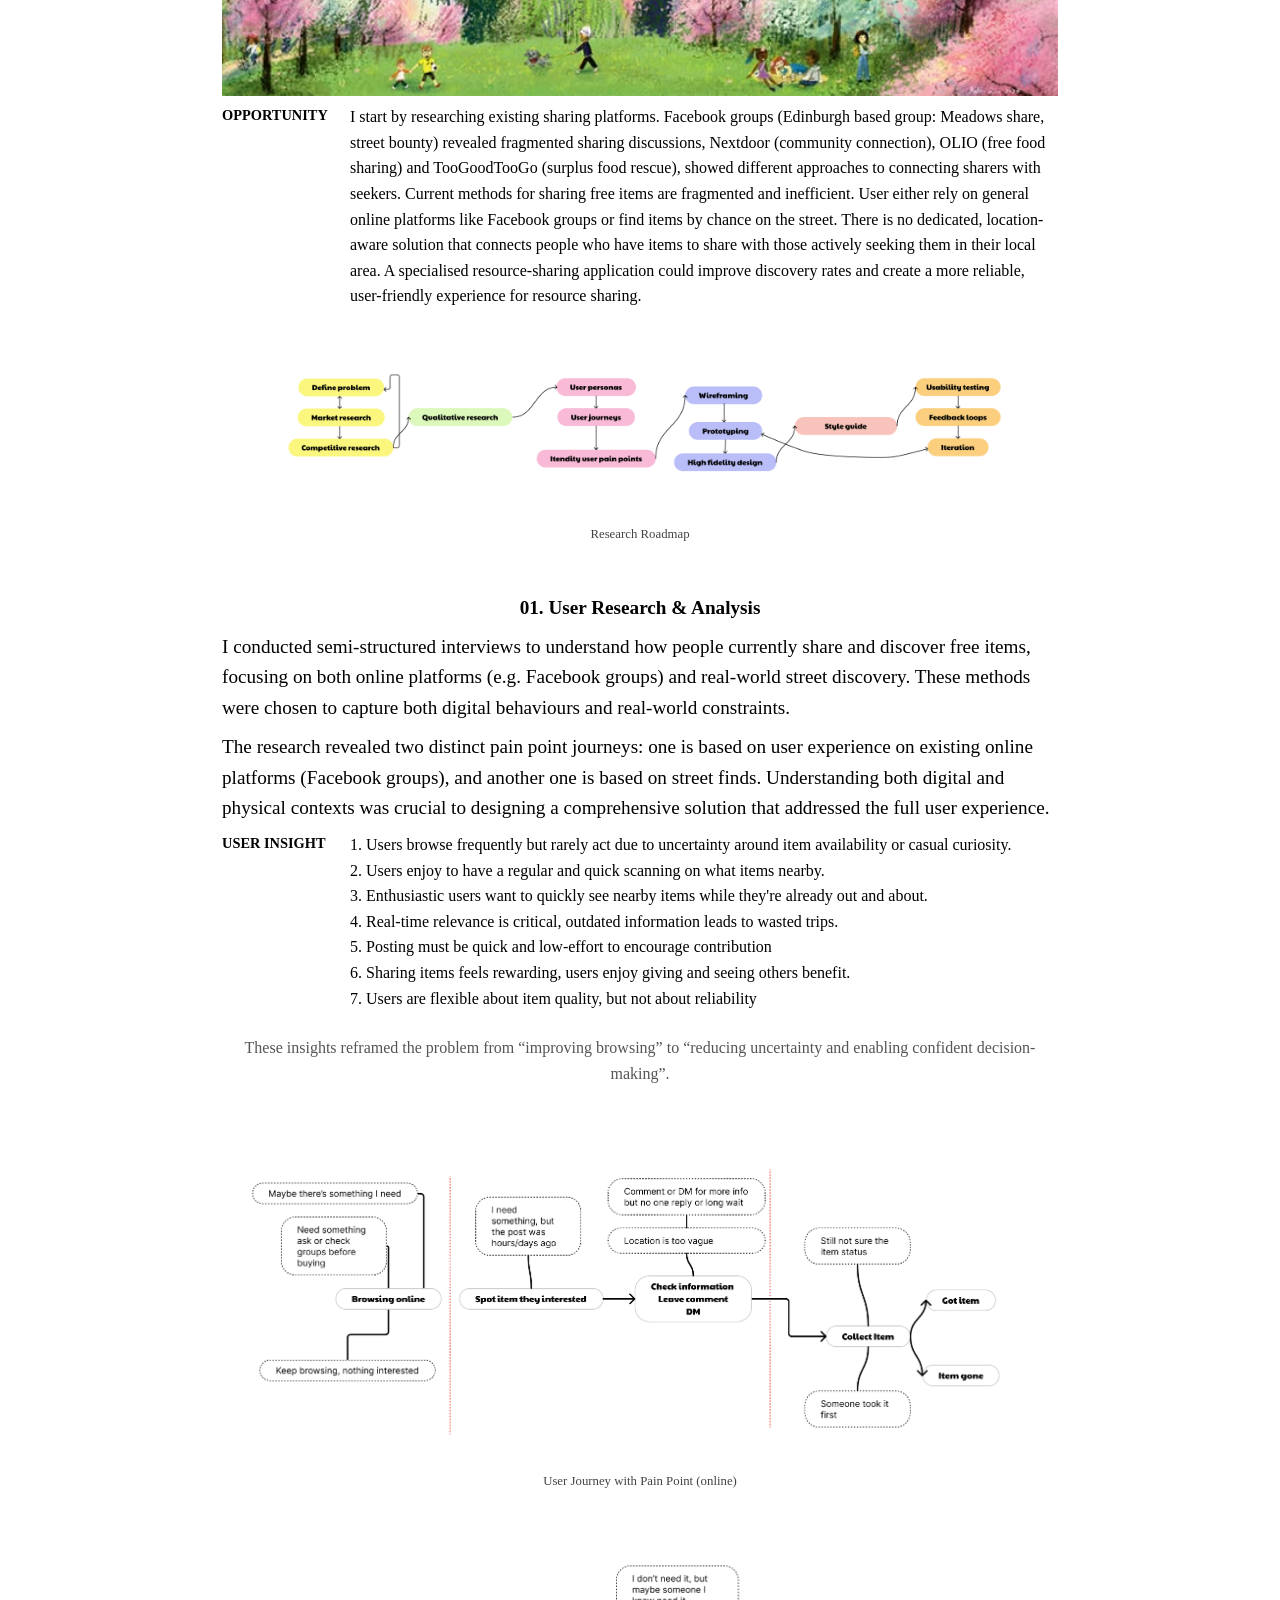
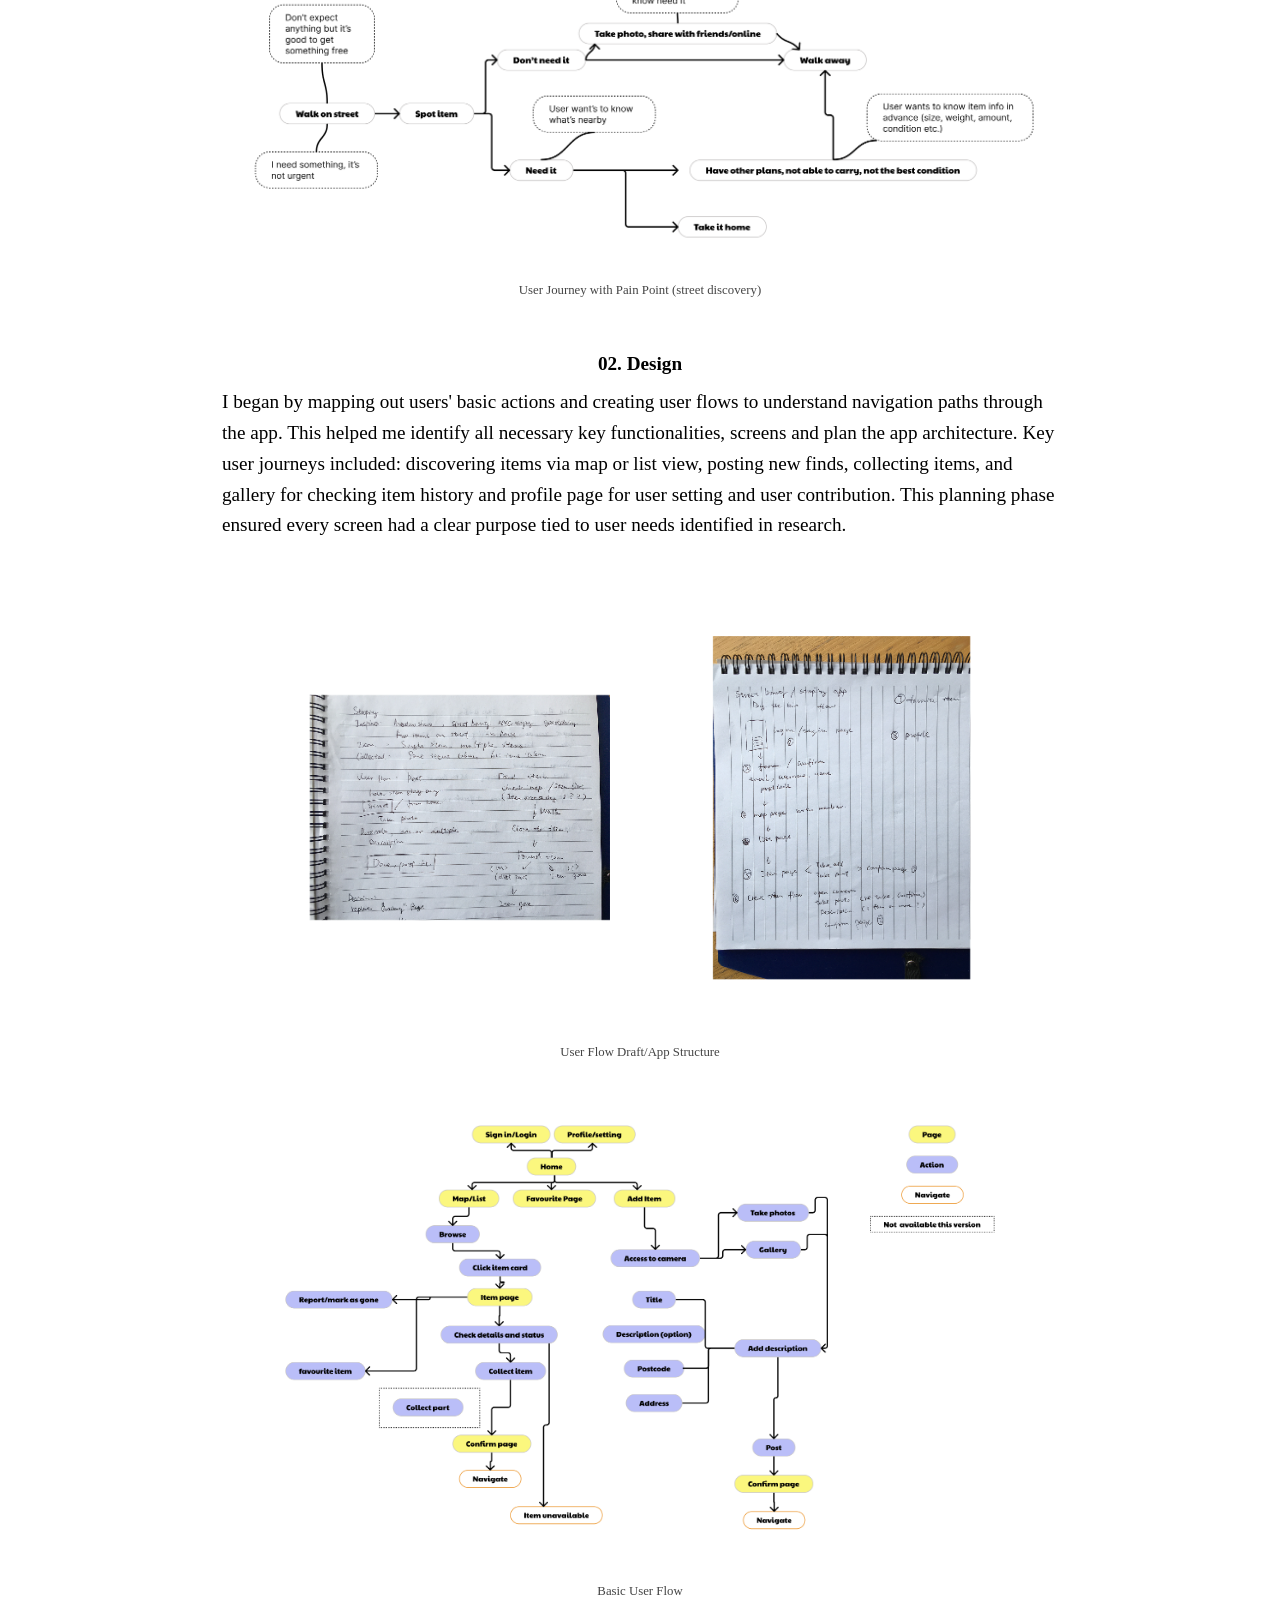
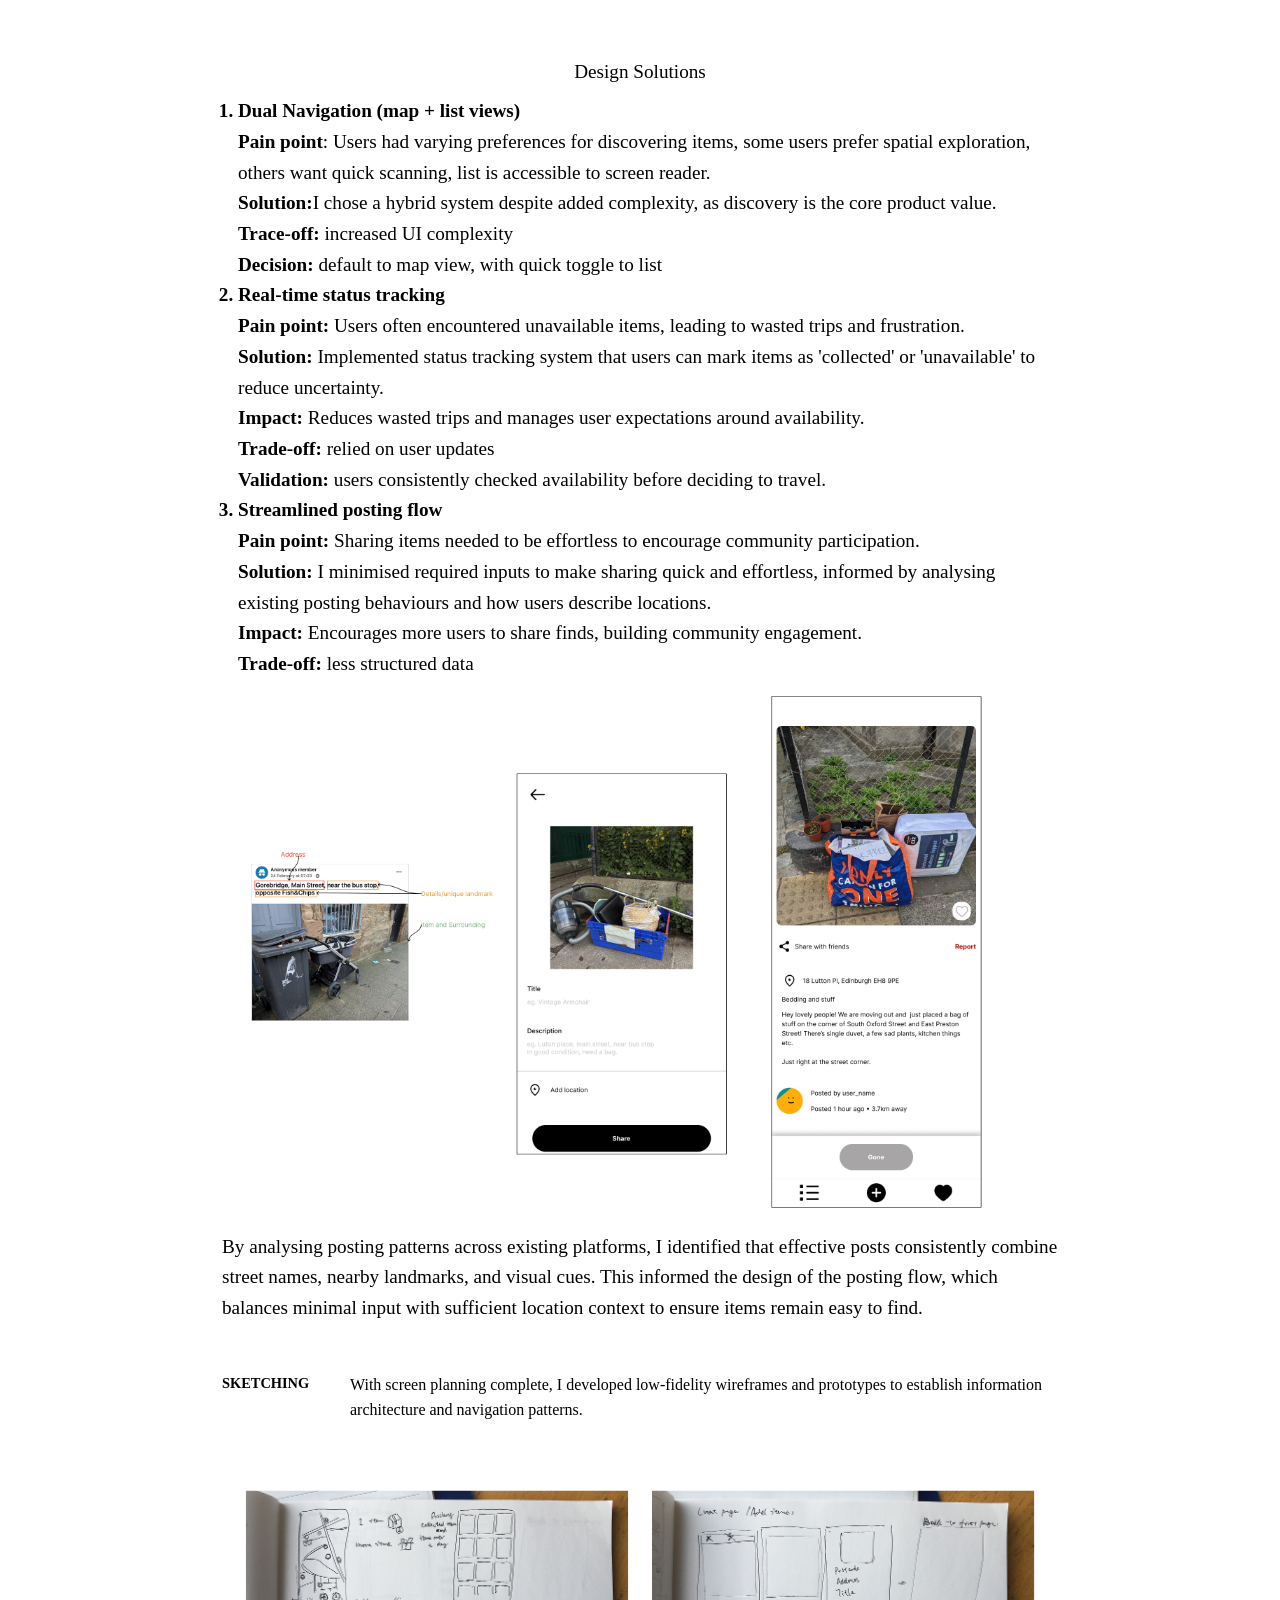
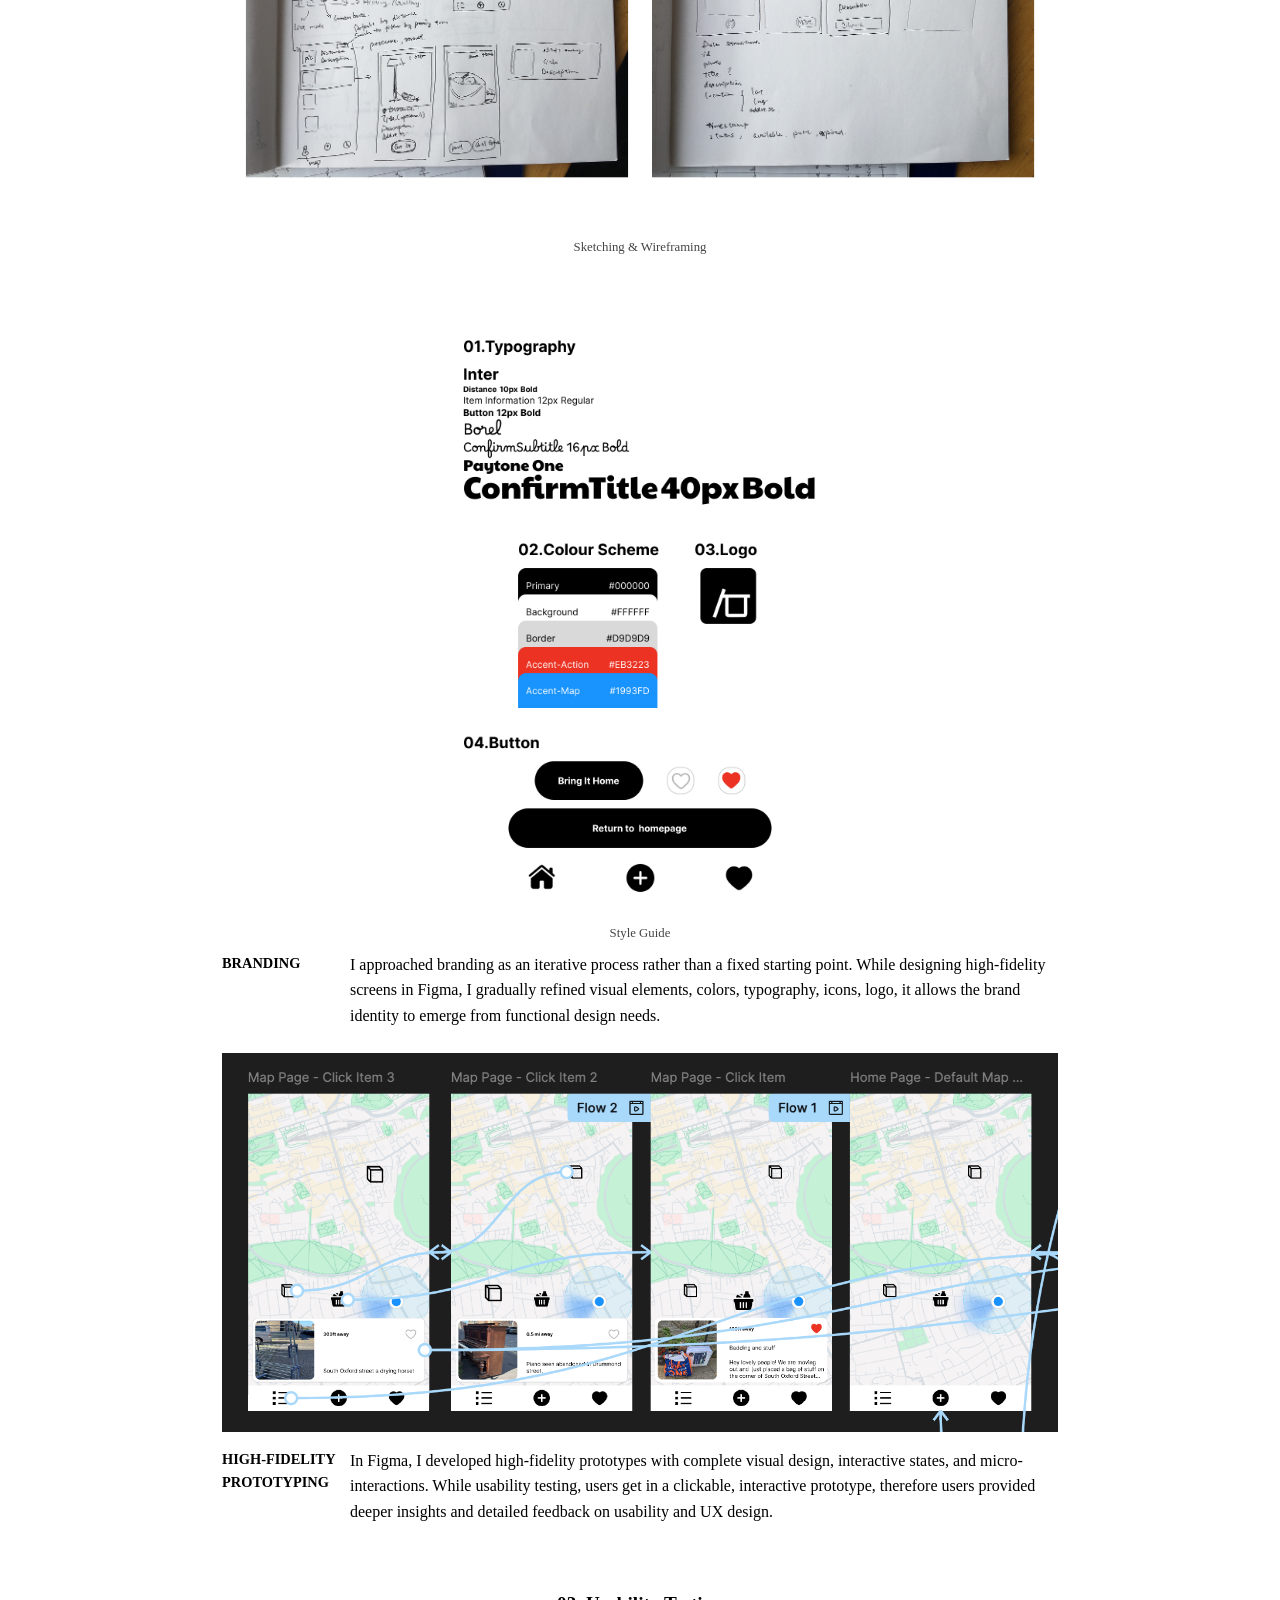
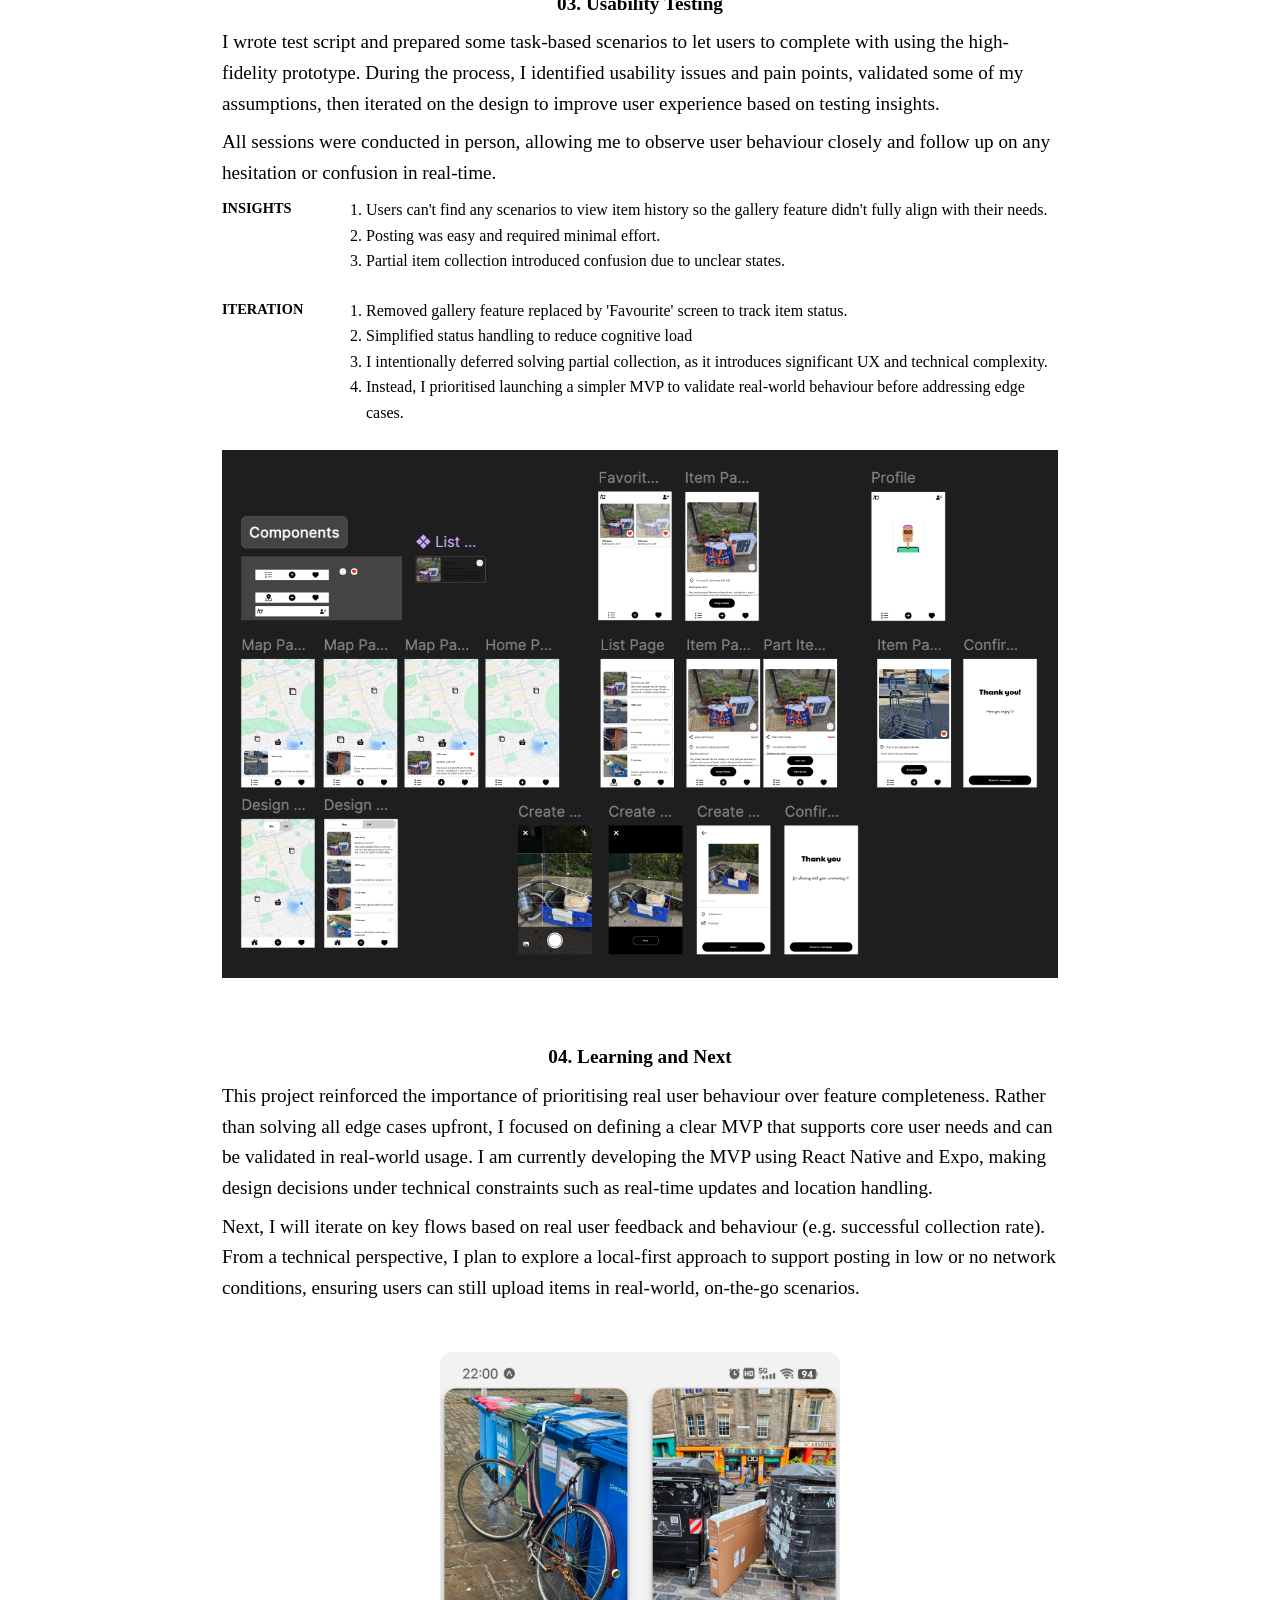
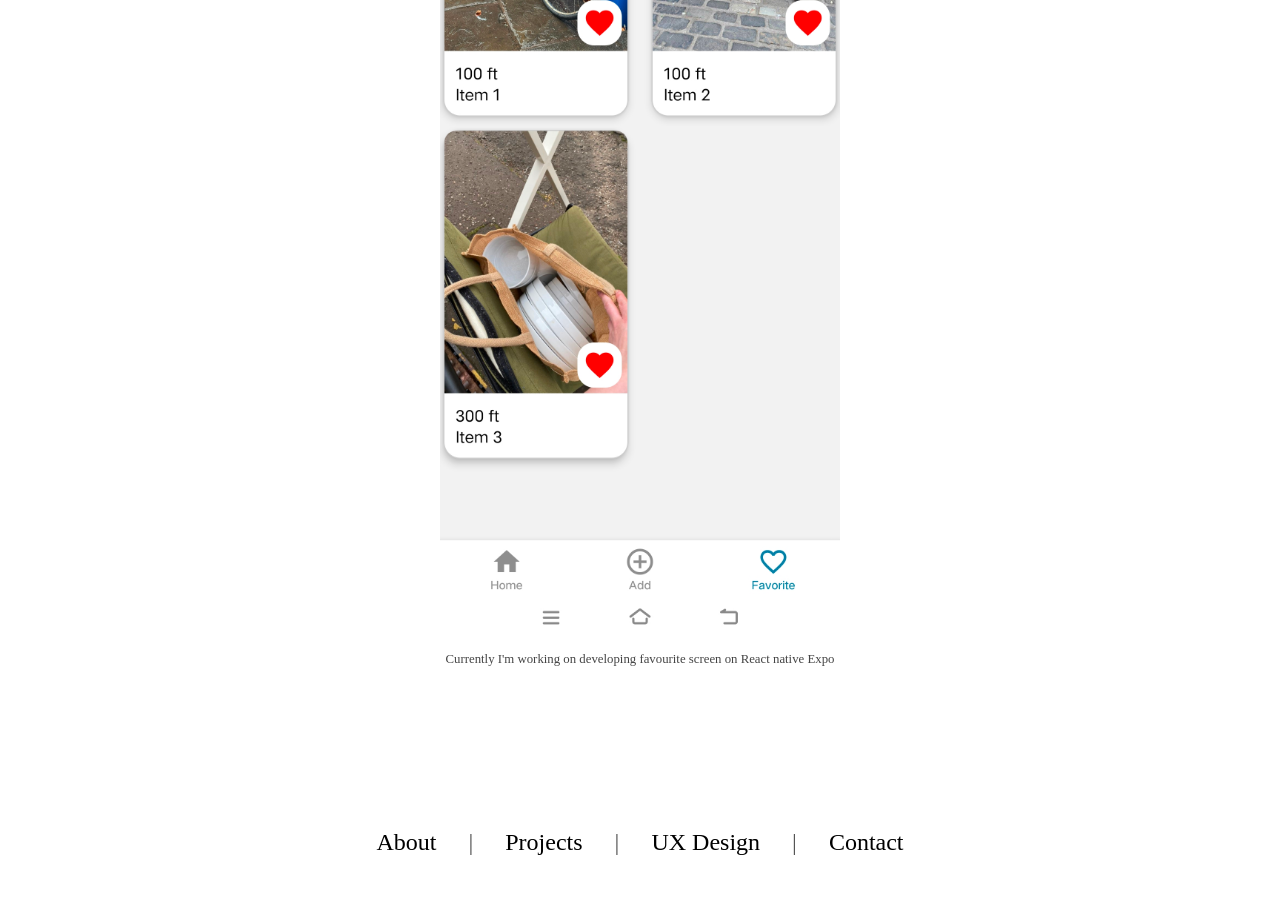
==== commit 12881b13: "update ux case" ====
--- a/ux.html
+++ b/ux.html
@@ -47,22 +47,25 @@
   <div class="ux-row">
     <p class="ux-left">Context</p>
     <p class="ux-right">
-      An ongoing personal project that helps people share and discover preloved items left on the street for collection, reducing waste while building local connections.
+      An ongoing product I designed and am building to improve how people share and discover free items left on the street. Current solutions are fragmented and unreliable, often leading to low discovery efficiency and uncertainty around item availability.
     </p>
   </div>
 
   <div class="ux-row">
     <p class="ux-left">Brief</p>
     <p class="ux-right">
-      Design and develop a geolocation-based mobile app that makes it easy for users to share and discover free resources locally. The solution needed to be intuitive, accessible and address real-world challenges.
-    </p>
-  </div>
-
-  <div class="ux-row">
+      Design and develop a geolocation-based mobile app that enables reliable, real-time local sharing of free items. 
+      <br>The challenge was to balance ease of use with real-world constraints such as changing availability, location accuracy, and time-sensitive decision-making.
+    </p>
+  </div>
+
+  <br class="ux-row">
     <p class="ux-left">Outcome</p>
-    <p class="ux-right">
-      I conducted user research, identifying key pain points that informed design decisions including dual navigation options (map and list views) and status tracking features. Delivered user personas, journey maps, user flows, wireframes and high-fidelity prototypes on Figma. Currently I'm developing the MVP using React Native and Expo, preparing to deploy for real-world testing and continued iteration based on user feedback.
-    </p>
+    <ol class="ux-right">
+      <li>Defined and prioritised core product flows (discovery, posting, status tracking) based on user behaviour.</li>
+      <li>Designed a dual navigation system (map + list) to support different discovery patterns, and introduced real-time status tracking to reduce wasted trips.</li>
+      <li>Validated decisions through usability testing, and currently developing the MVP using React Native and Expo, working within technical constraints to prepare for real-world launch.</li>
+    </ol>
   </div>
 
   <div class="ux-row">
@@ -75,7 +78,7 @@
     <ol class="ux-right">
       <li>Research & Testing: Semi-structured interviews, in-person usability testing</li>
       <li>Design: Figma (wireframes, prototypes, design system)</li>
-      <li>Development: React Native, Expo</li>
+      <li>Development: React Native, Expo, Supabase</li>
     </ol>
   </div>
 </div>
@@ -96,18 +99,21 @@
   <div class="ux-section">
     
   <p class="ux-title">01. User Research & Analysis</p>
-  <p class="ux-text">I conducted semi-structured interviews to understand participants' past experiences with existing sharing methods. Through targeted questions about their use of Facebook groups and street discoveries, I identified key pain points including difficulty with local discovery and uncertain item availability.</p>
+  <p class="ux-text">I conducted semi-structured interviews to understand how people currently share and discover free items, focusing on both online platforms (e.g. Facebook groups) and real-world street discovery. These methods were chosen to capture both digital behaviours and real-world constraints.</p>
   <p class="ux-text">The research revealed two distinct pain point journeys: one is based on user experience on existing online platforms (Facebook groups), and another one is based on street finds. Understanding both digital and physical contexts was crucial to designing a comprehensive solution that addressed the full user experience.</p>
 <div class="ux-row">
     <p class="ux-left">User Insight</p>
       <ol class="ux-right">
-        <li>Many users enjoy browsing but rarely collect items due to lack of real-time updates or casual curiosity.</li>
-        <li>Enthusiastic users want to quickly see nearby items while they’re already out and about.</li>
-        <li>Easy to use, quick to check item status, location and information</li>
+        <li>Users browse frequently but rarely act due to uncertainty around item availability or casual curiosity.</li>
+        <li>Users enjoy to have a regular and quick scanning on what items nearby.</li>
+        <li>Enthusiastic users want to quickly see nearby items while they're already out and about.</li>
+        <li>Real-time relevance is critical, outdated information leads to wasted trips.</li>
+        <li>Posting must be quick and low-effort to encourage contribution</li>
         <li>Sharing items feels rewarding, users enjoy giving and seeing others benefit.</li>
-        <li>Users are forgiving about item quality or availability since everything is free.</li>
+        <li>Users are flexible about item quality, but not about reliability</li>
       </ol>
     </div>
+    <p>These insights reframed the problem from “improving browsing” to “reducing uncertainty and enabling confident decision-making”.</p>
 </div>
 <div class="ux-section">
   <img src="./assets/pain_point_journey.png" alt="Online user journey" class="project-banner">
@@ -118,17 +124,10 @@
   <p class="img-text">User Journey with Pain Point (street discovery)</p>
 </div>
 
-
-  <!-- <div class="ux-row">
-    <p class="ux-left">Conclusion</p>
-    <p class="ux-right">
-      Users can explore available items nearby, post their own finds, and contribute to a community-driven cycle of sharing and sustainability.
-    </p>
-  </div> -->
   <div class="ux-section">
     <p class="ux-title">02. Design</p>
     <p class="ux-text">
-      I began by mapping out users' basic actions and creating user flows to understand navigation paths through the app. This helped me identify all necessary key functionalities, screens and plan the app architecture. Key user journeys included: discovering items via map or list view, posting new finds, collecting items, and gallery for checking item history. This planning phase ensured every screen had a clear purpose tied to user needs identified in research.
+      I began by mapping out users' basic actions and creating user flows to understand navigation paths through the app. This helped me identify all necessary key functionalities, screens and plan the app architecture. Key user journeys included: discovering items via map or list view, posting new finds, collecting items, and gallery for checking item history and profile page for user setting and user contribution. This planning phase ensured every screen had a clear purpose tied to user needs identified in research.
     </p>
   </div>
   <div class="ux-section">
@@ -143,18 +142,26 @@
     <p class="ux-text">Design Solutions</p>
     <ol class="ux-text">
       <b><li>Dual Navigation (map + list views)</li></b>
-      <p><b>Pain point</b>: Users had varying preferences for discovering items, some users prefer spatial exploration, others want quick scanning.</p>
-      <p><b>Solution:</b> Designed both map-based and list-based interfaces, allowing users to switch based on context and preference.</p>
-      <p><b>Impact:</b> Accommodates different user behaviours and contexts (casual browsing or targeted searching).</p>
+      <p><b>Pain point</b>: Users had varying preferences for discovering items, some users prefer spatial exploration, others want quick scanning, list is accessible to screen reader.</p>
+      <p><b>Solution:</b>I chose a hybrid system despite added complexity, as discovery is the core product value.</p>
+      <p><b>Trace-off:</b> increased UI complexity</p>
+      <p><b>Decision: </b>default to map view, with quick toggle to list</p>
       <b><li>Real-time status tracking</li></b>
-      <p><b>Pain point: </b>Uncertainty about item availability led to wasted trips and frustration.</p>
-      <p><b>Solution: </b>Implemented status tracking system that users can mark items as 'collected' or 'unavailable'.</p>
+      <p><b>Pain point: </b>Users often encountered unavailable items, leading to wasted trips and frustration.</p>
+      <p><b>Solution: </b>Implemented status tracking system that users can mark items as 'collected' or 'unavailable' to reduce uncertainty.</p>
       <p><b>Impact: </b>Reduces wasted trips and manages user expectations around availability.</p>
+      <p><b>Trade-off: </b>relied on user updates</p>
+      <p><b>Validation: </b>users consistently checked availability before deciding to travel.</p>
+
       <b><li>Streamlined posting flow</li></b>
       <p><b>Pain point: </b>Sharing items needed to be effortless to encourage community participation.</p>
-      <p><b>Solution: </b>Minimised posting steps and required information, making contribution quick and simple.</p>
+      <p><b>Solution: </b>I minimised required inputs to make sharing quick and effortless, informed by analysing existing posting behaviours and how users describe locations.</p>
       <p><b>Impact: </b>Encourages more users to share finds, building community engagement.</p>
+      <p><b>Trade-off: </b>less structured data</p>
     </ol>
+    <img src="./assets/posting_flow.png" alt="Posting Flow" class="project-banner"/>
+    <p class="ux-text">By analysing posting patterns across existing platforms, I identified that effective posts consistently combine street names, nearby landmarks, and visual cues.
+This informed the design of the posting flow, which balances minimal input with sufficient location context to ensure items remain easy to find.</p>
   </div>
 
   <div class="ux-section">
@@ -194,14 +201,19 @@
       <p class="ux-left">Insights</p>
         <ol class="ux-right">
           <li>Users can't find any scenarios to view item history so the gallery feature didn't fully align with their needs.</li>
-          <li>Posting was easy and effortless, showing the flow for sharing items worked well.
+          <li>Posting was easy and required minimal effort.
           </li>
-          <li>Tracking partial item collection was confusing, especially when users only collected part of a set and needed to update the status.</li>
+          <li>Partial item collection introduced confusion due to unclear states.</li>
         </ol>
     </div>
     <div class="ux-row">
       <p class="ux-left">Iteration</p>
-        <p class="ux-right">Removed gallery feature replaced by 'Favourite' screen to track item status.</p>
+        <ol class="ux-right">
+          <li>Removed gallery feature replaced by 'Favourite' screen to track item status.</li>
+          <li>Simplified status handling to reduce cognitive load</li>
+          <li>I intentionally deferred solving partial collection, as it introduces significant UX and technical complexity.</li>
+        <li>Instead, I prioritised launching a simpler MVP to validate real-world behaviour before addressing edge cases.</li></ol>
+
     </div>
     
     <img src="./assets/figma.png" alt="Final Design" class="project-banner"/>
@@ -212,11 +224,9 @@
 
   <div class="ux-section">
     <p class="ux-title">04. Learning and Next</p>
-    <p class="ux-text">Usability testing revealed two key insights: 1. difficulty tracking item status, and 2. challenges with partial item collection, I then updated the Favourite feature to help user save and track item status.
-    </p>
-    <p class="ux-text">The partial collection challenge proved more complex as it would increase the user flow complexity, rather than assuming a solution, I plan to launch the MVP and collect feedback from real users and then conduct another round of usability testing. This approach ensures any design iteration is based on actual user behaviour and validated needs rather than assumptions.
-    </p>
-    <p class="ux-text">I'm developing an MVP using React Native and Expo that focuses on core features identified in research. I learned to be comfortable sharing work early and iterating based on user feedback.</p>
+    <p class="ux-text">This project reinforced the importance of prioritising real user behaviour over feature completeness. Rather than solving all edge cases upfront, I focused on defining a clear MVP that supports core user needs and can be validated in real-world usage. I am currently developing the MVP using React Native and Expo, making design decisions under technical constraints such as real-time updates and location handling.
+    </p>
+    <p class="ux-text">Next, I will iterate on key flows based on real user feedback and behaviour (e.g. successful collection rate). From a technical perspective, I plan to explore a local-first approach to support posting in low or no network conditions, ensuring users can still upload items in real-world, on-the-go scenarios.</p>
   </div>
     <div class="ux-section">
     
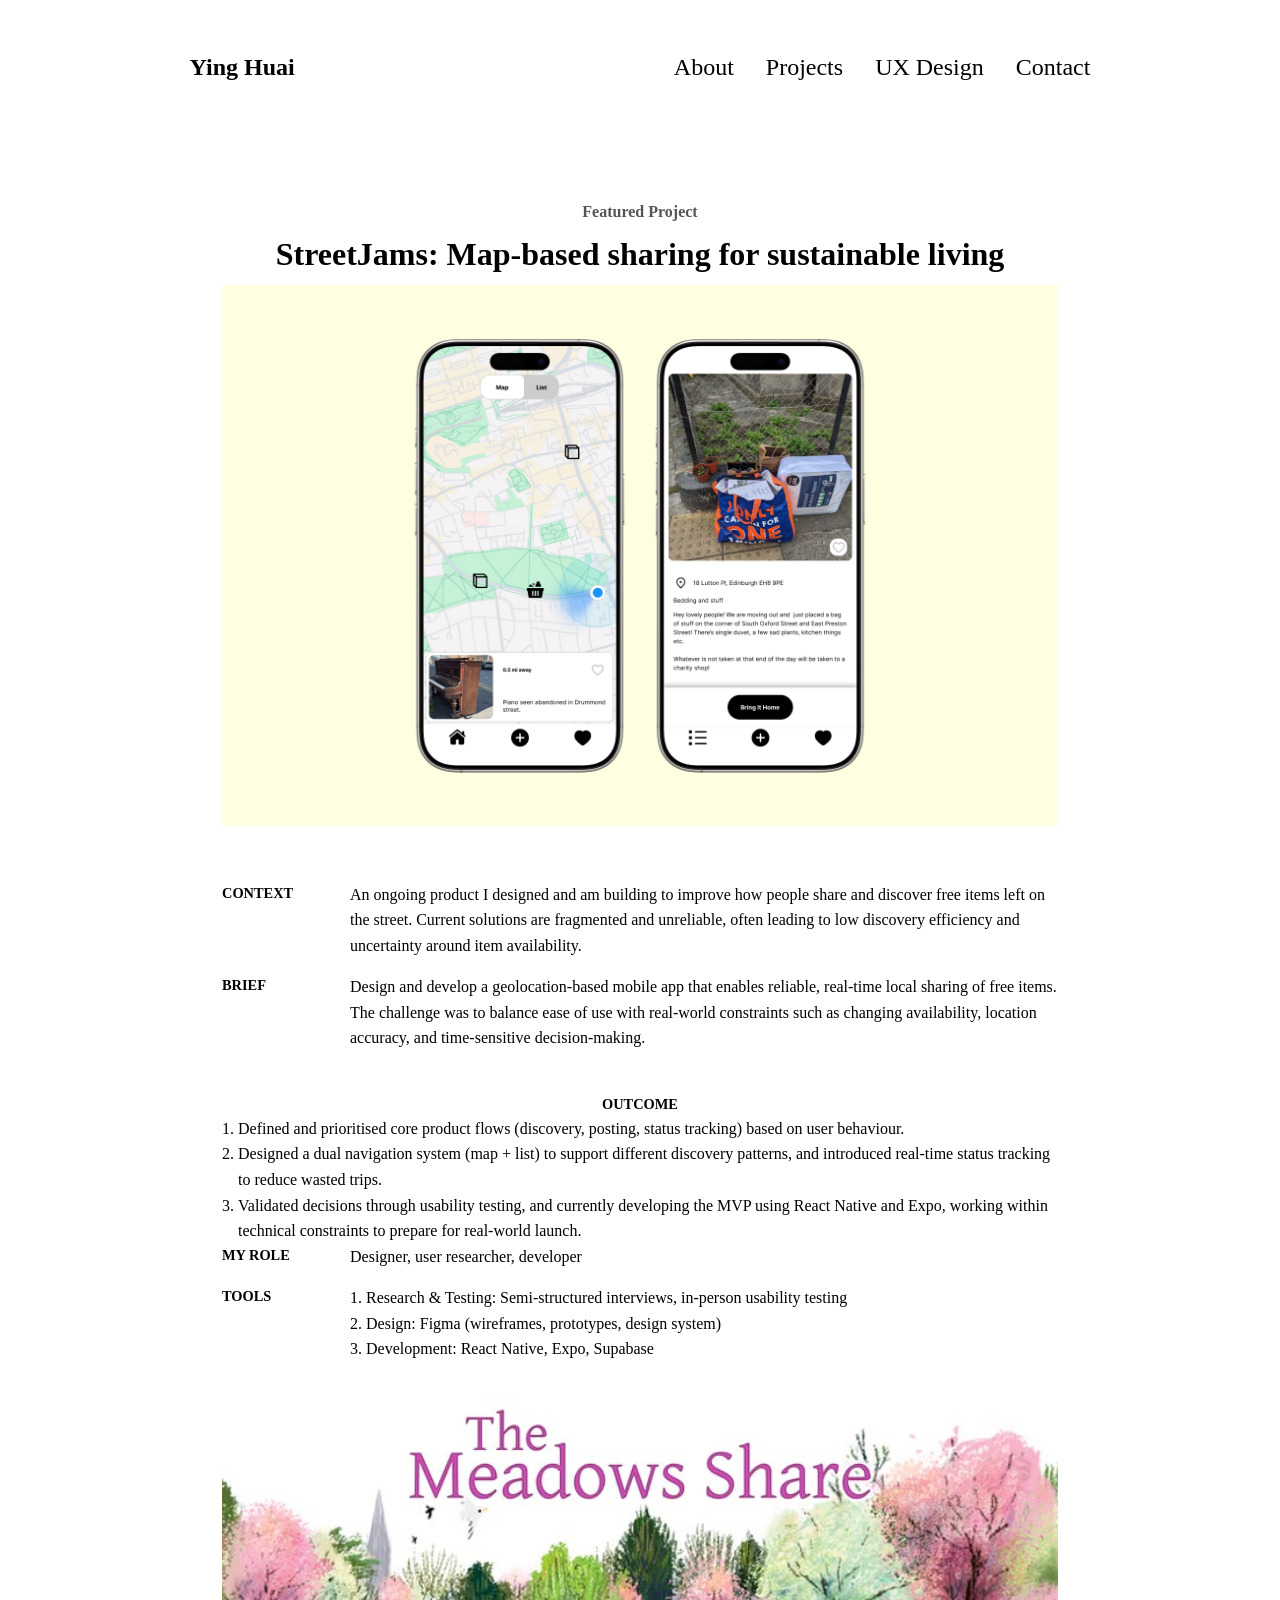
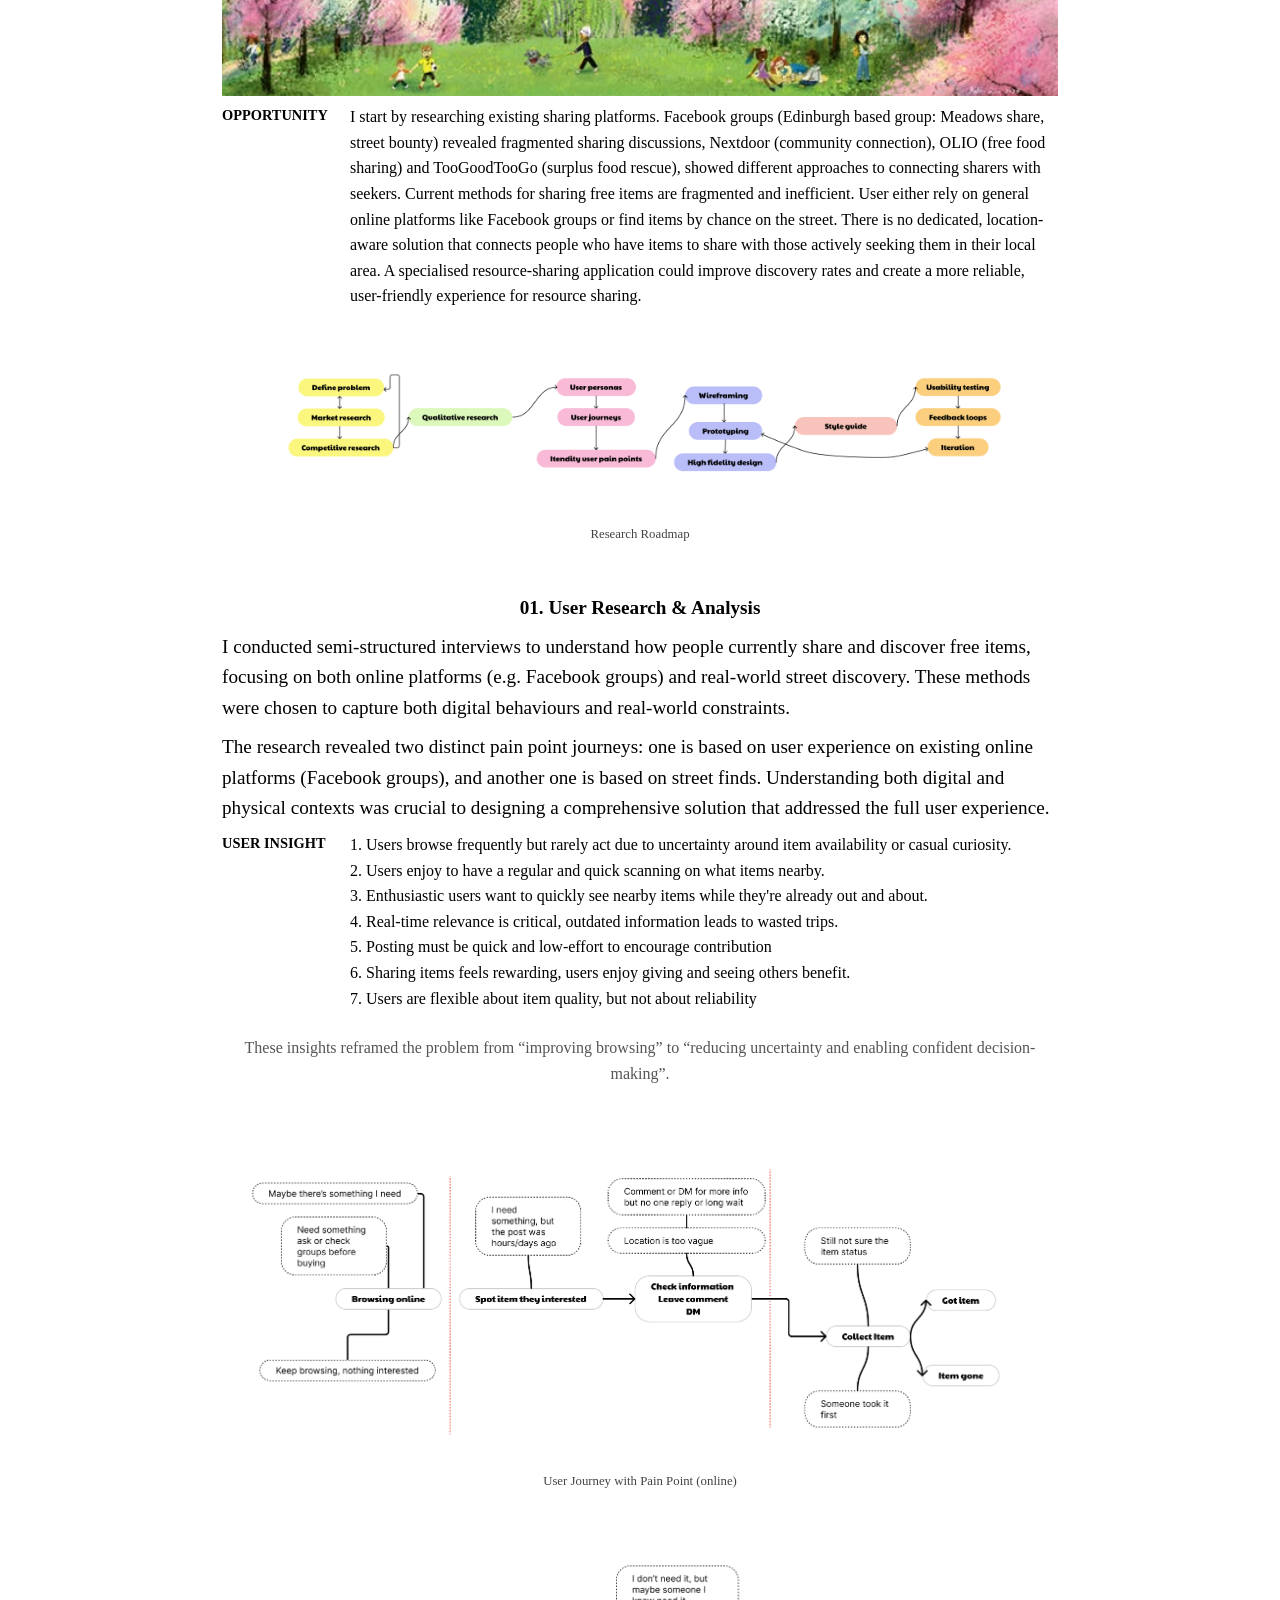
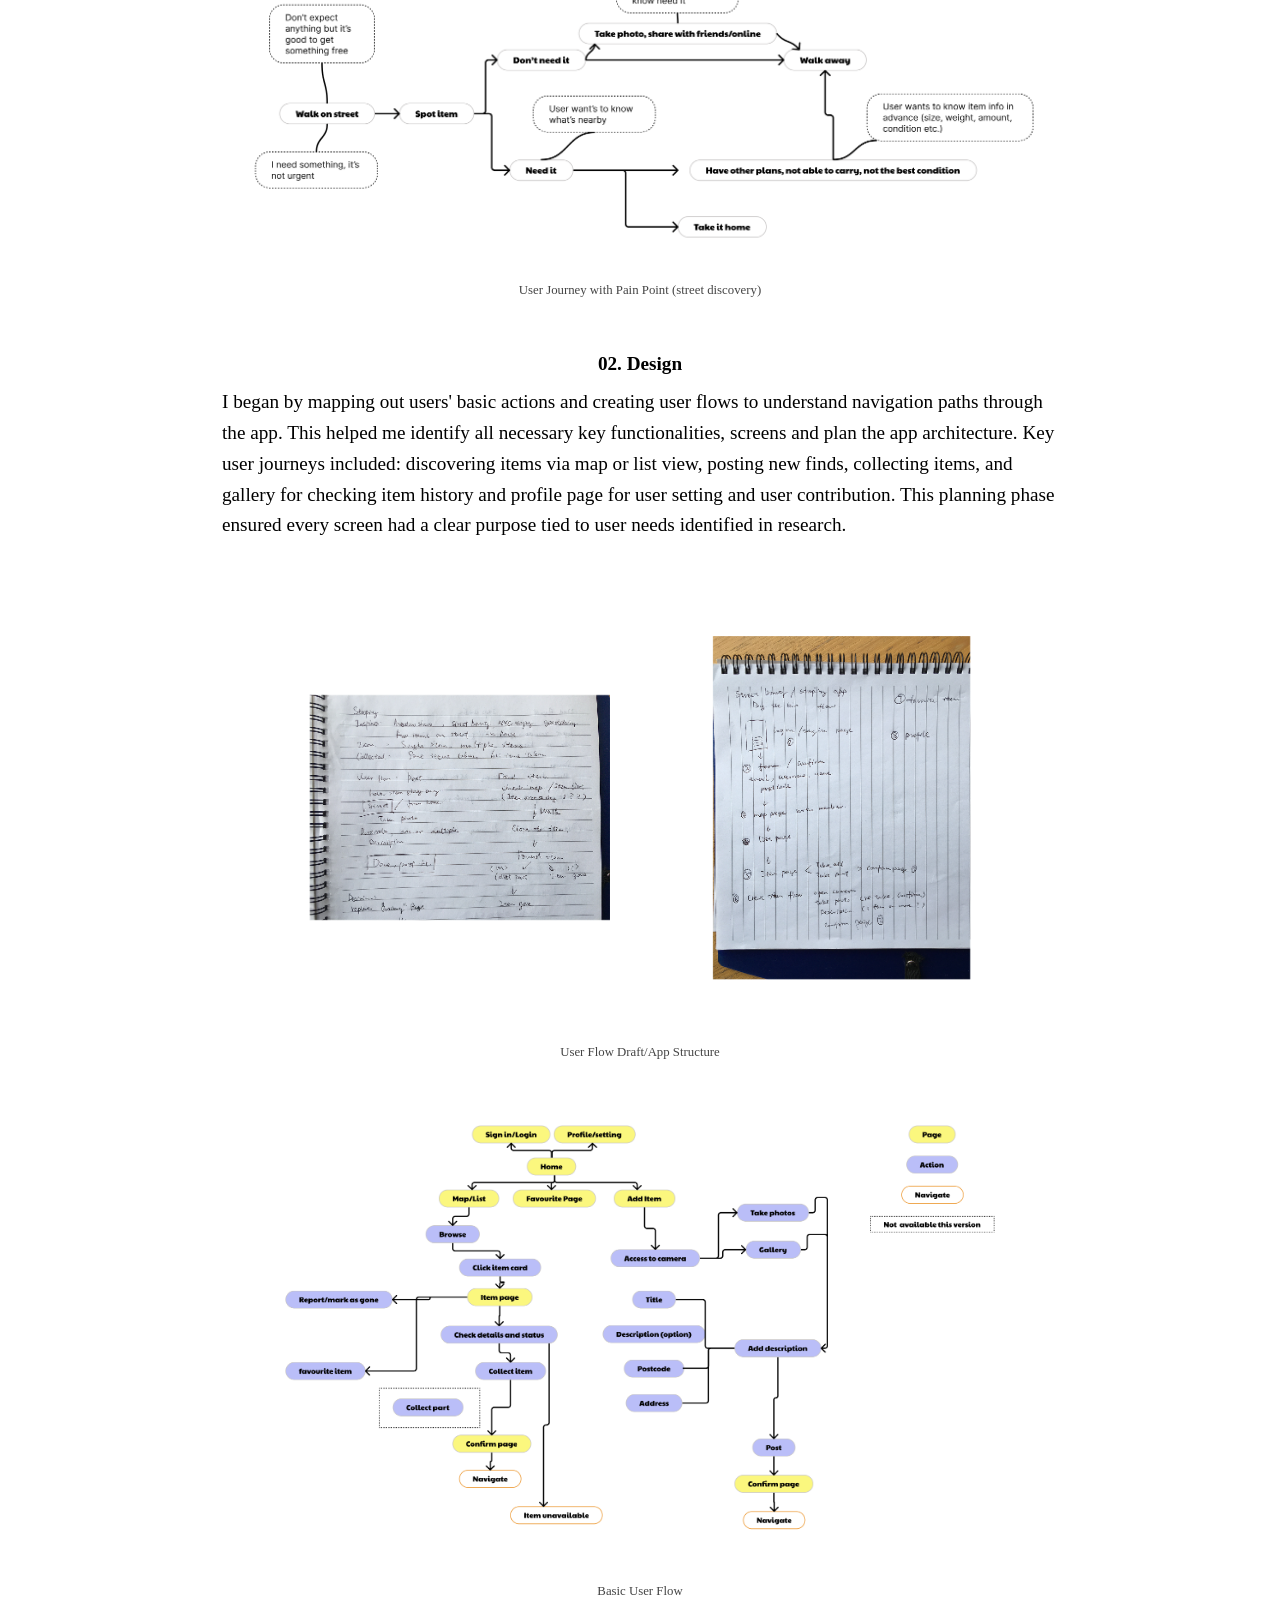
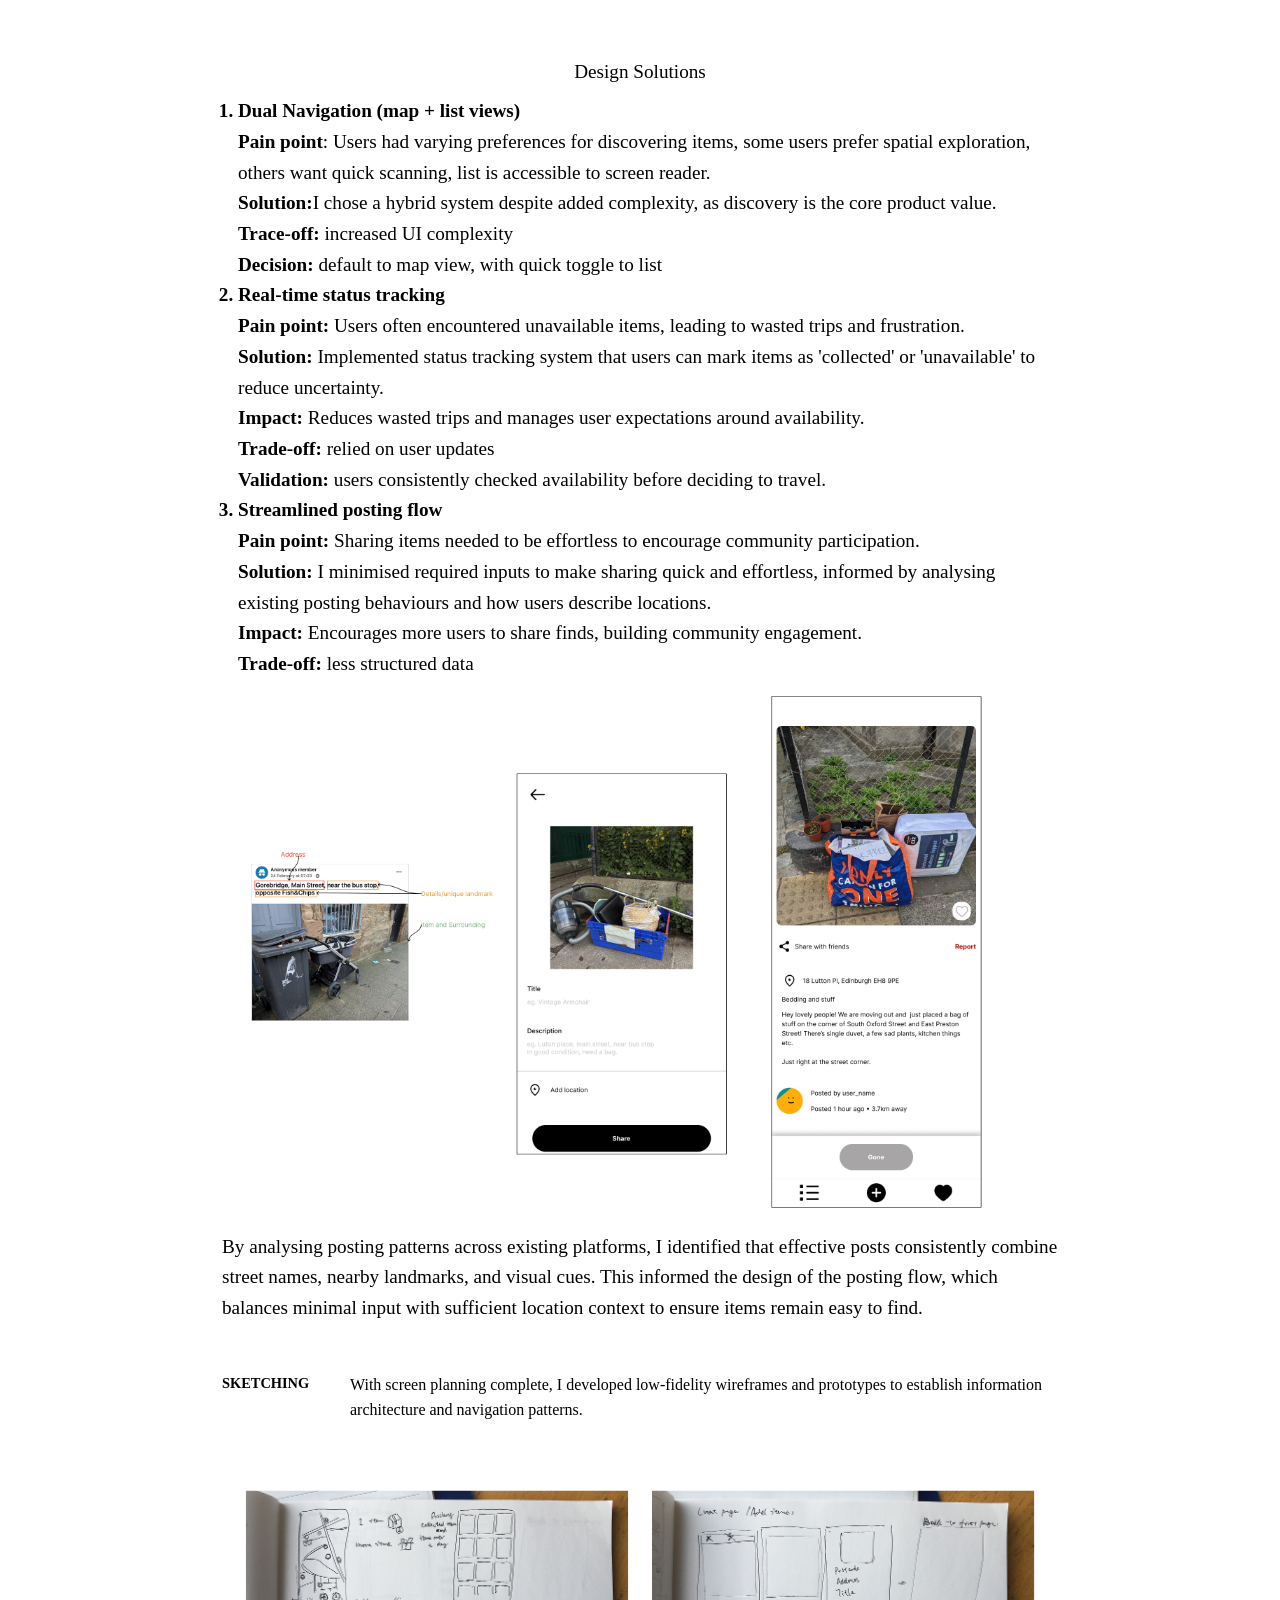
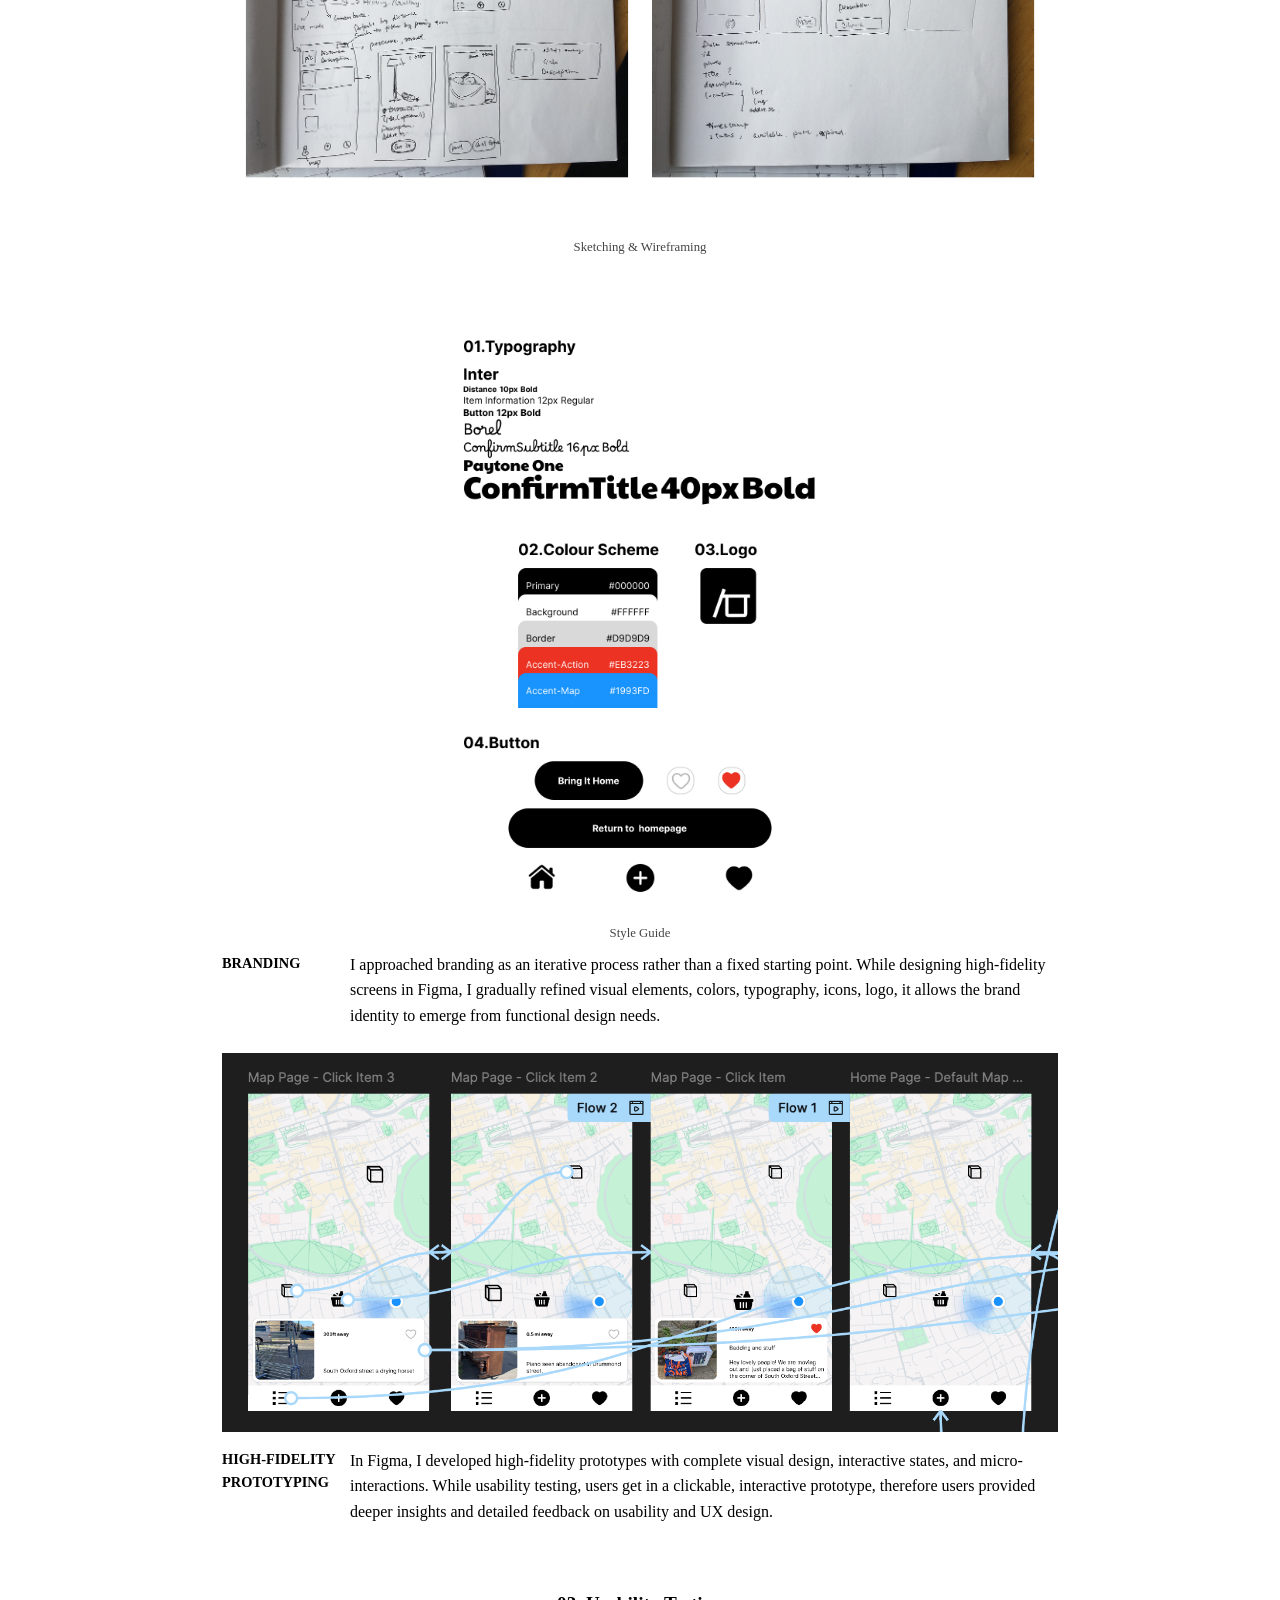
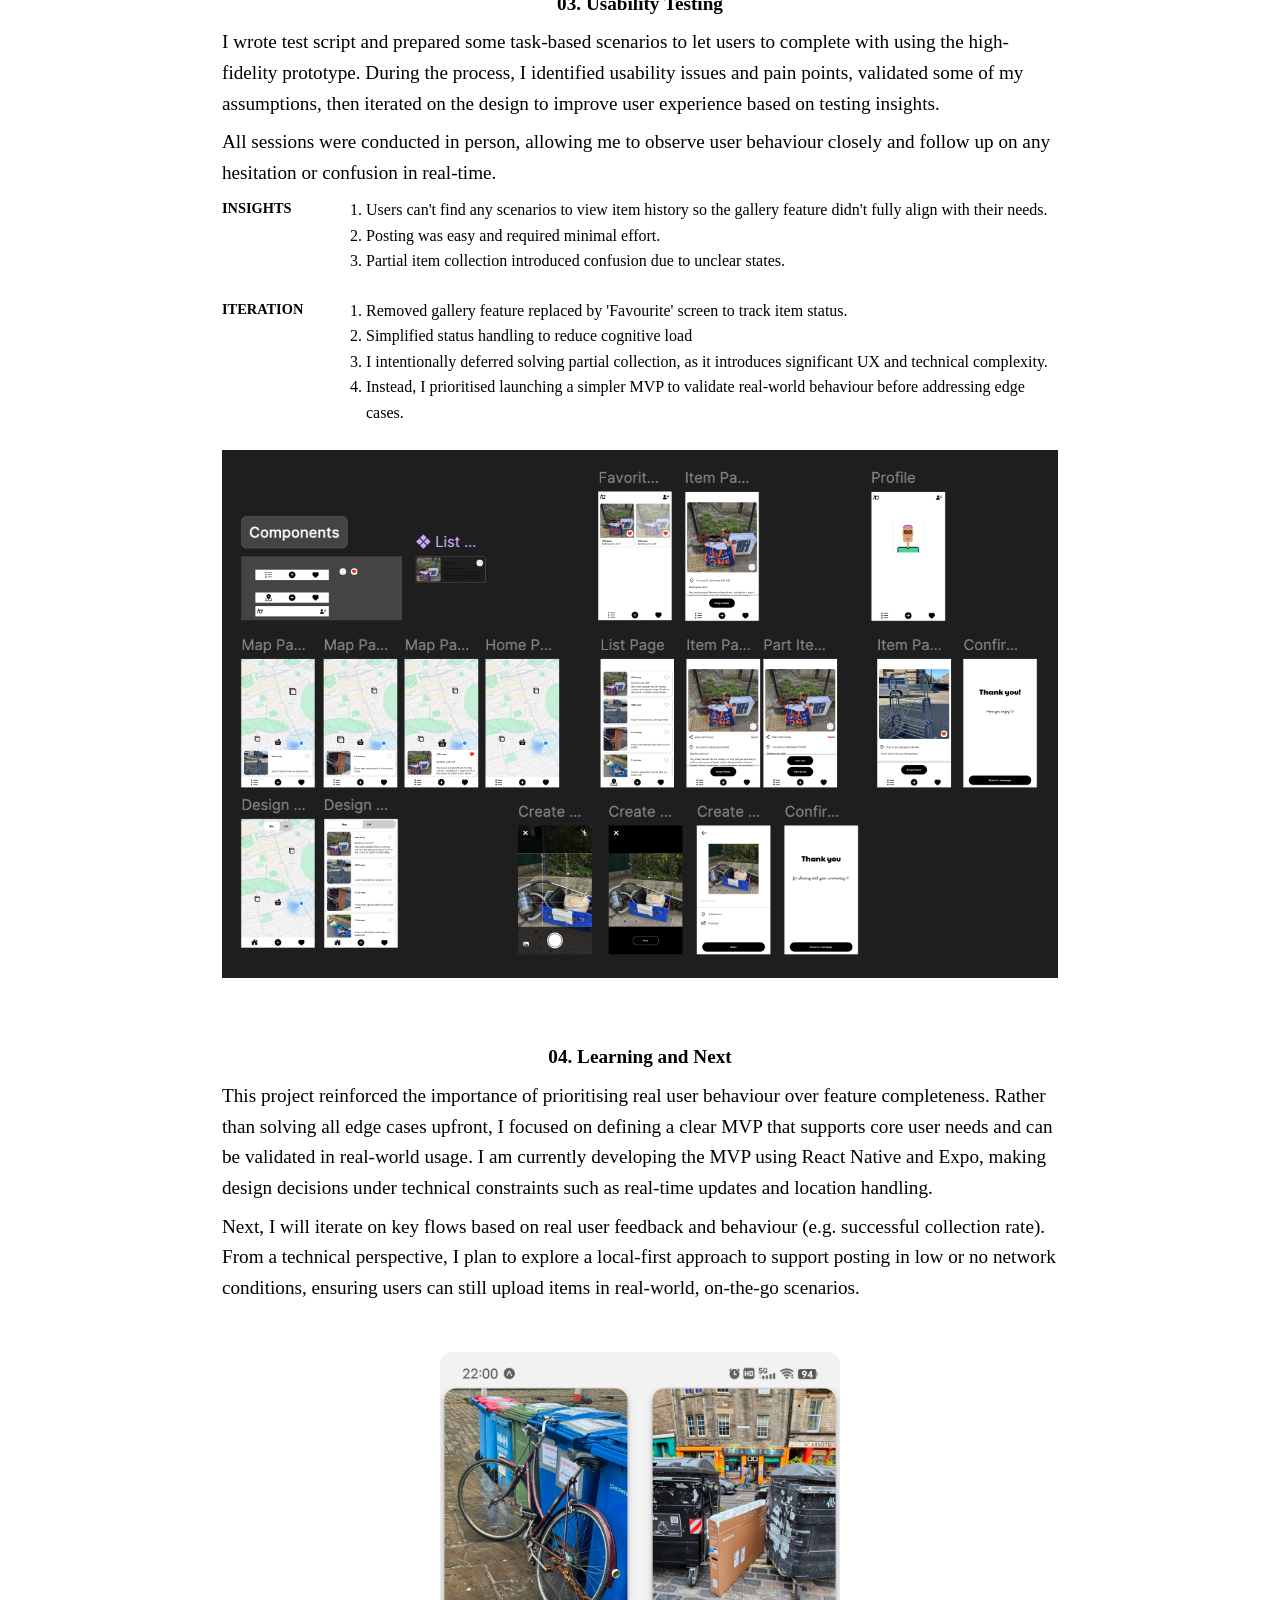
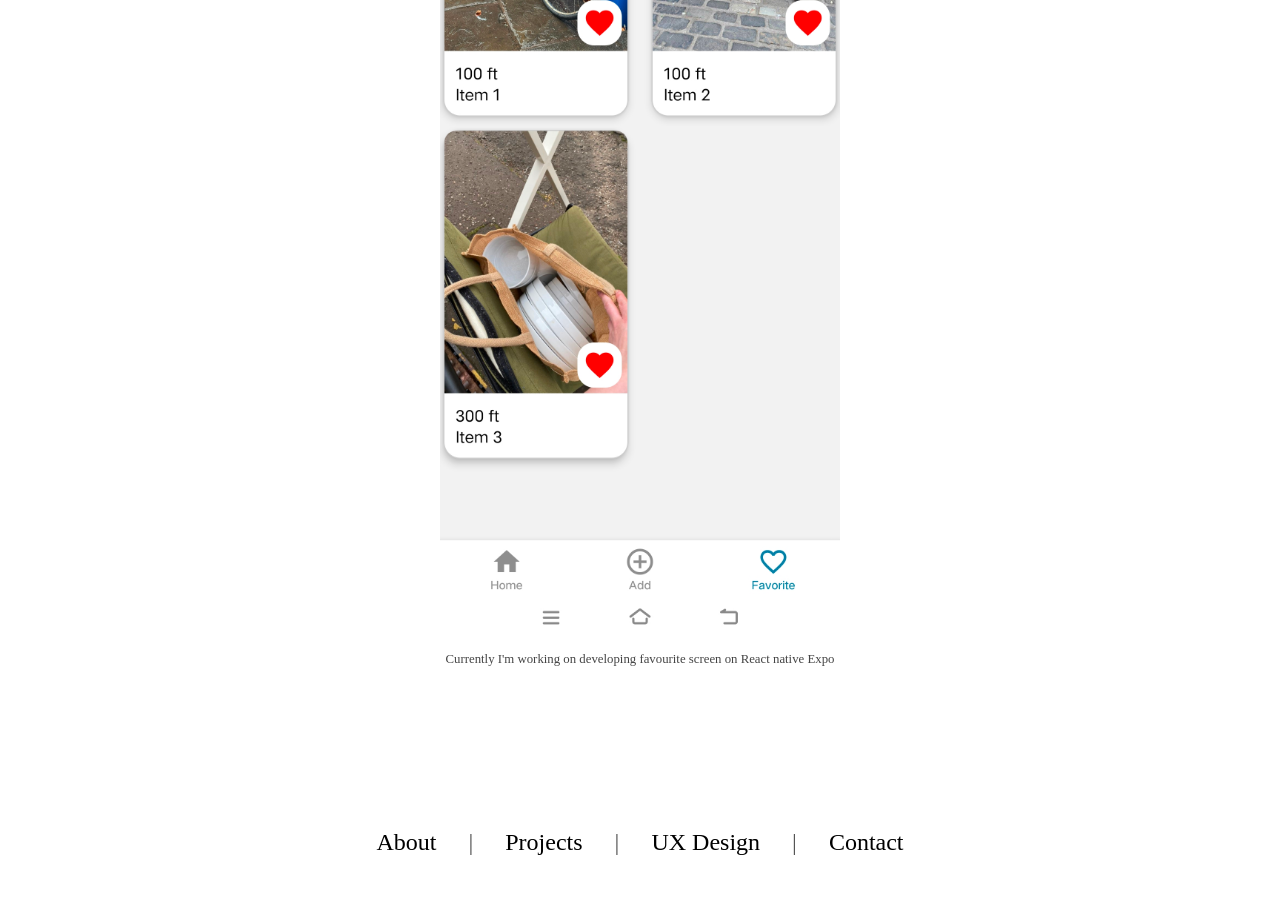
==== commit 2d749509: "update project name from by the bin to streetjams" ====
--- a/ux.html
+++ b/ux.html
@@ -40,7 +40,7 @@
   <main>
     <section id="project-details">
   <p class="section__text__p1">Featured Project</p>
-  <h1 class="title">By the Bin: Map-based sharing for sustainable living</h1>
+  <h1 class="title">StreetJams: Map-based sharing for sustainable living</h1>
       <img src="./assets/mockup_banner.png" alt="By the bin mockup" class="project-banner"/>
 
 <div class="ux-section"></div>
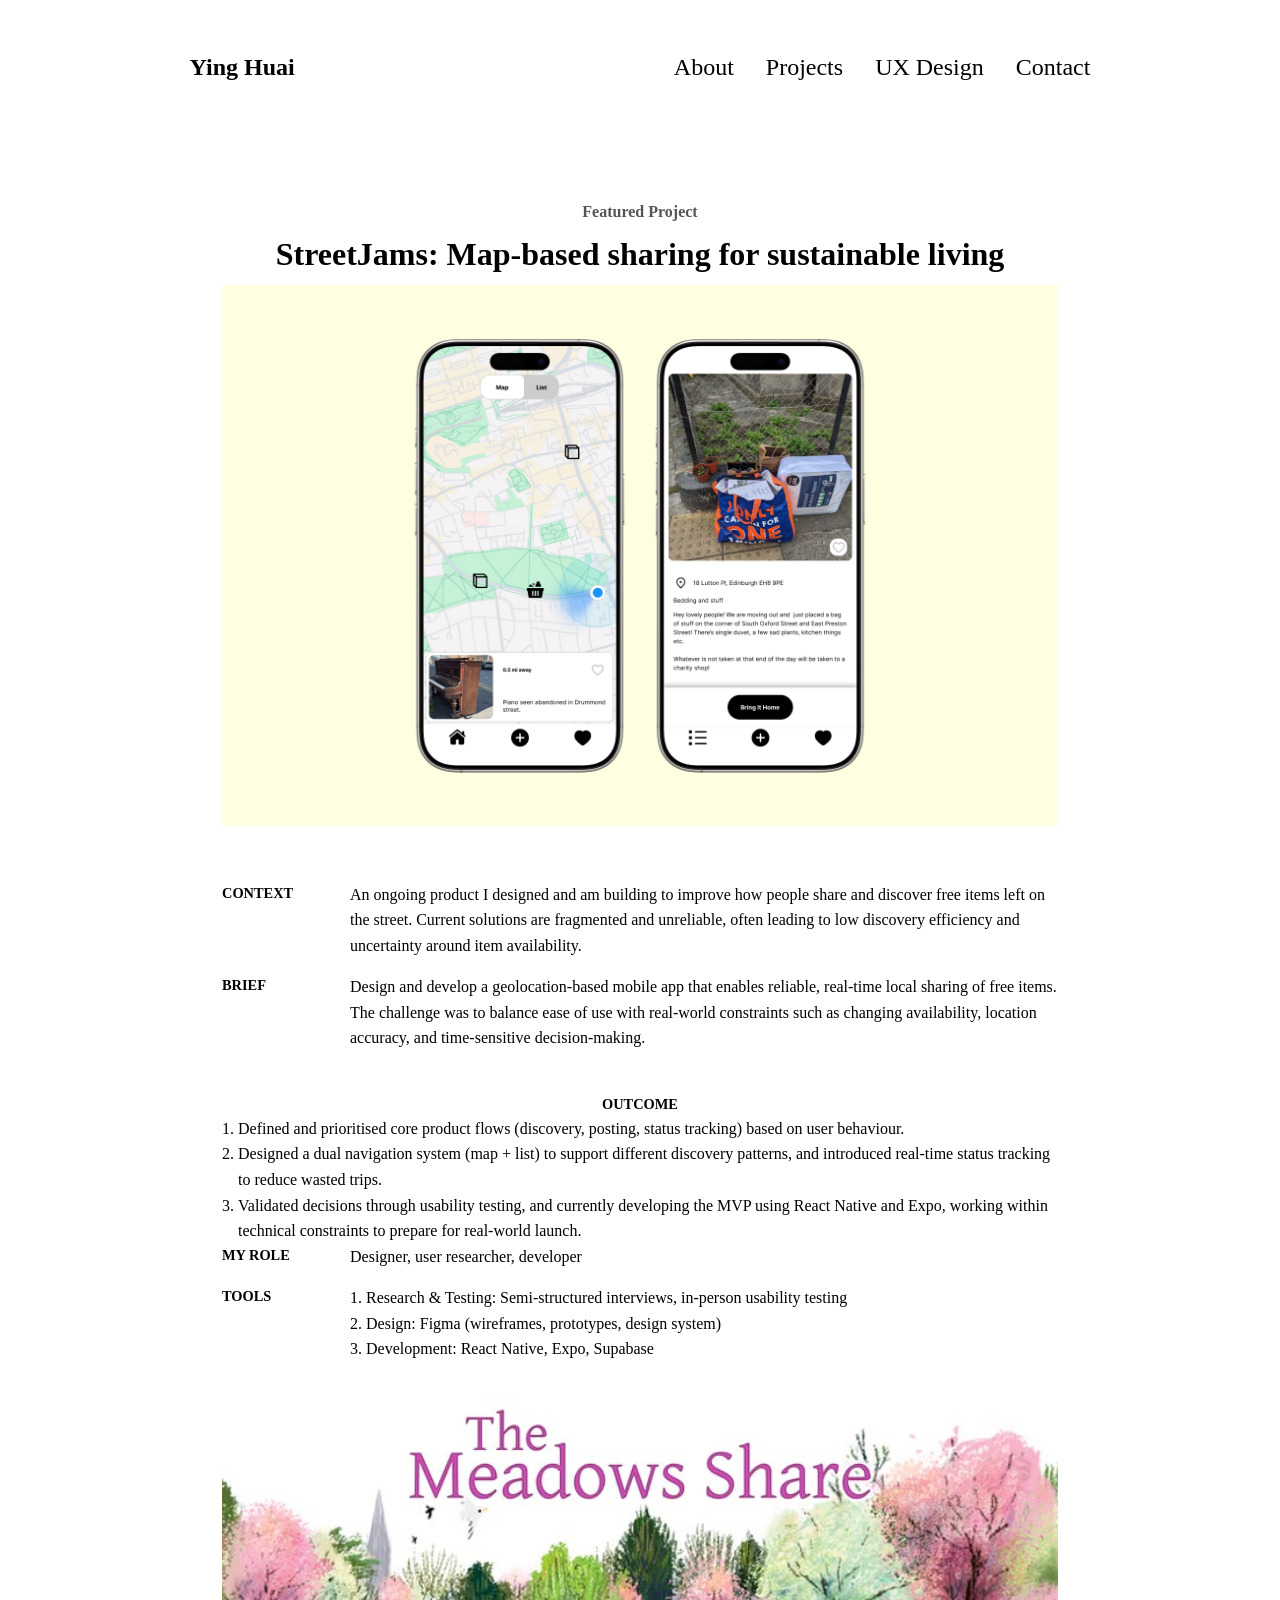
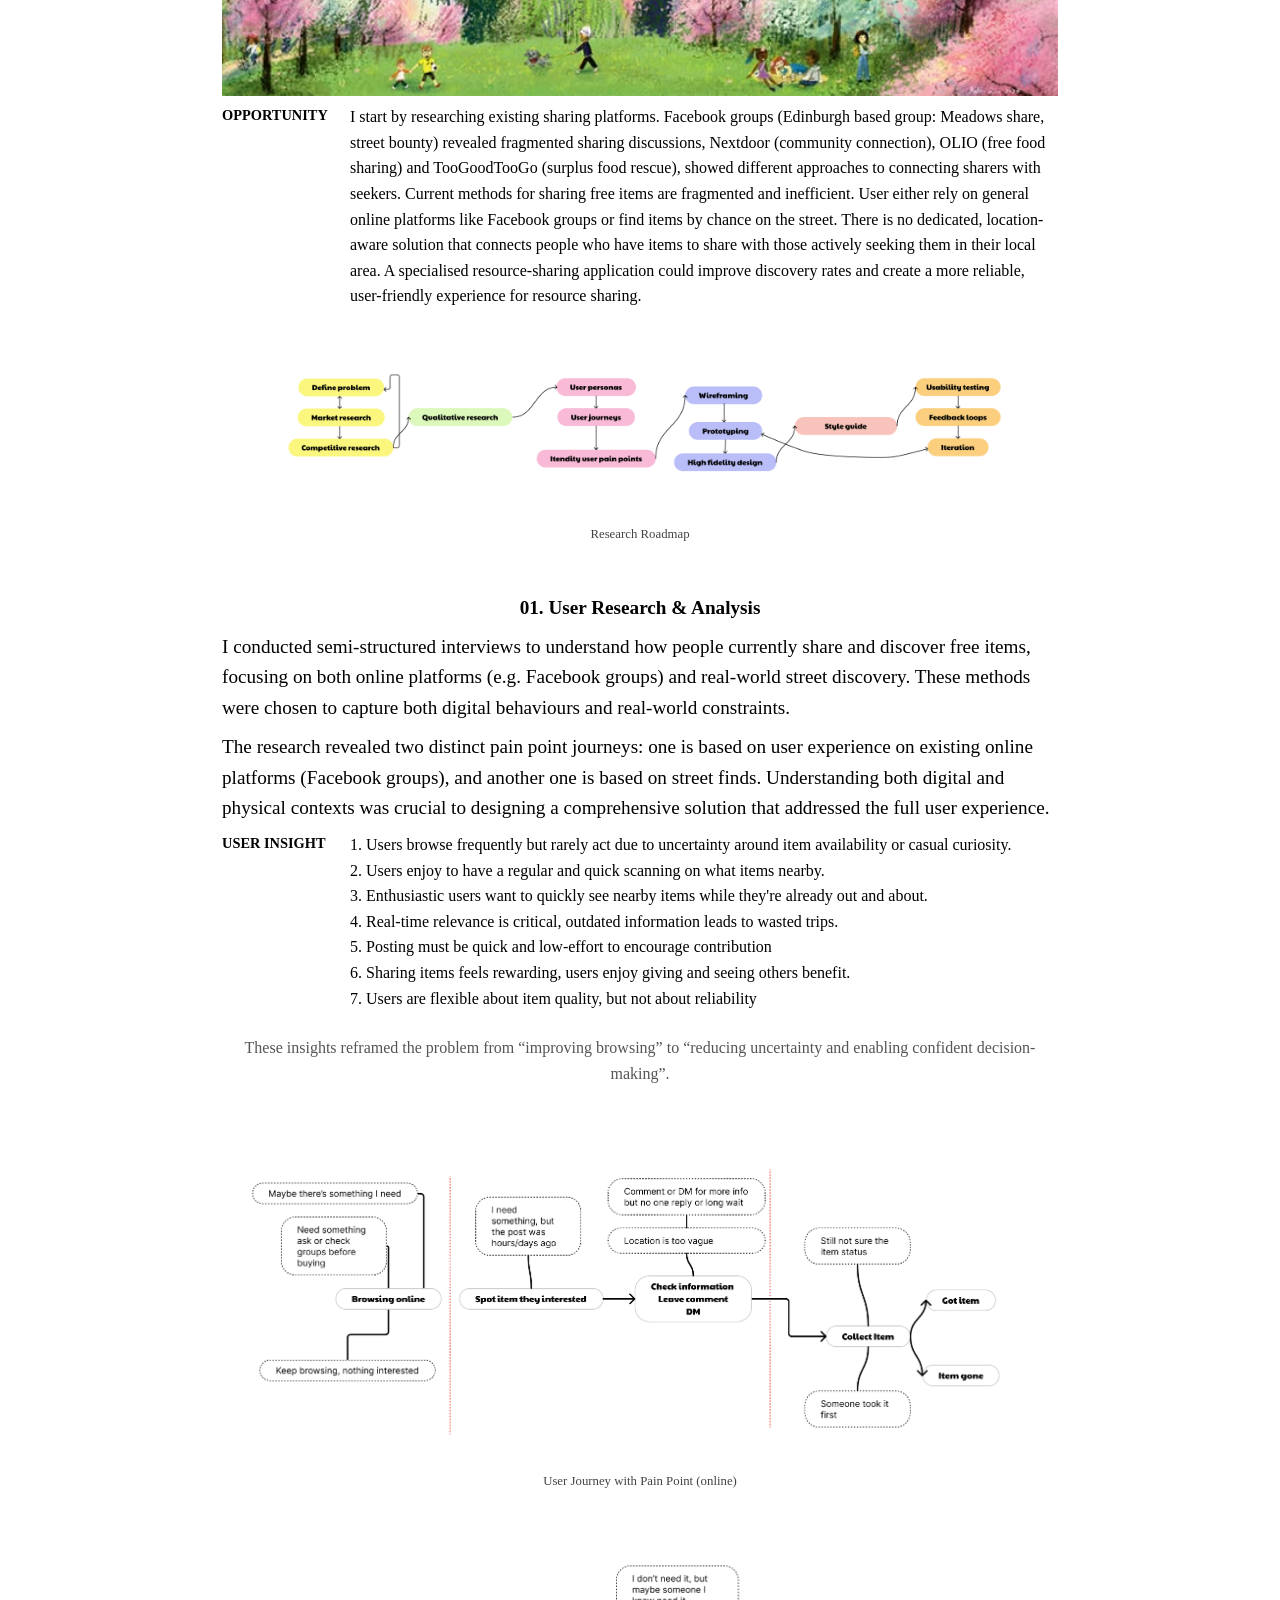
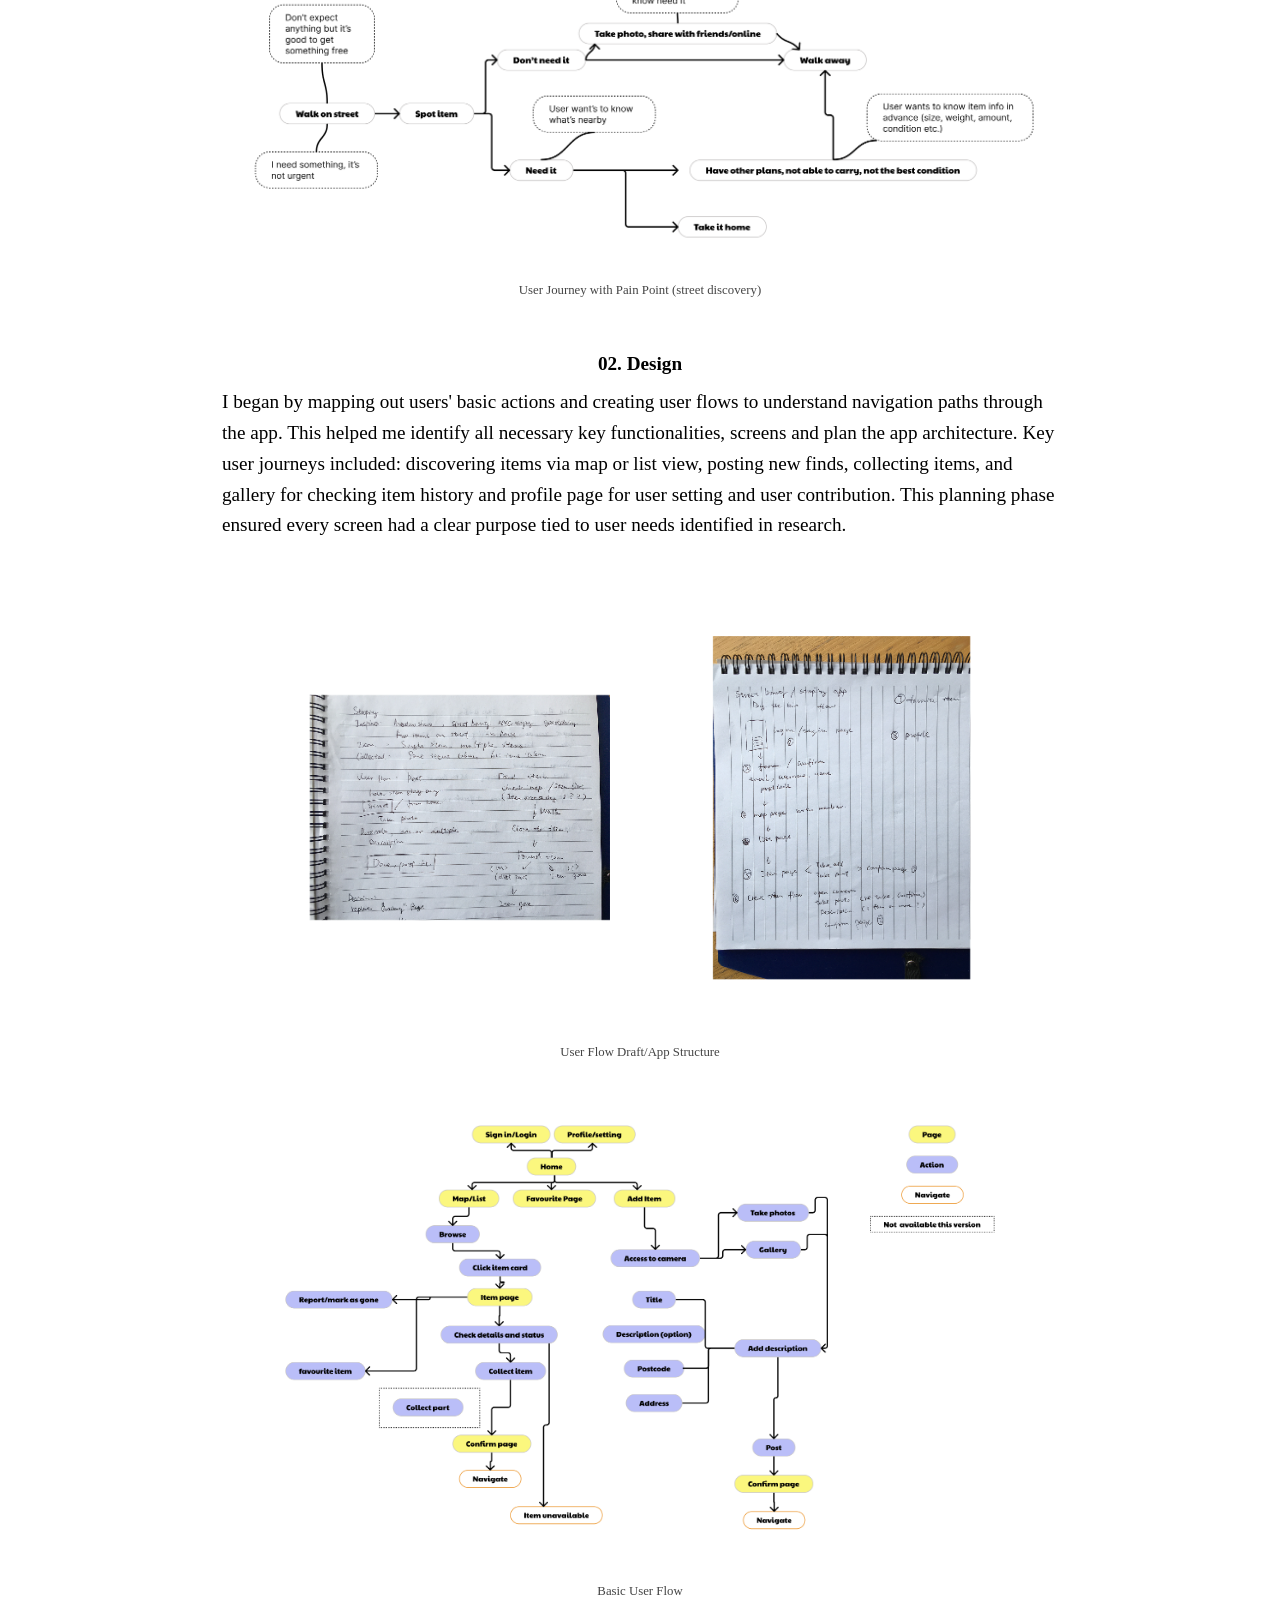
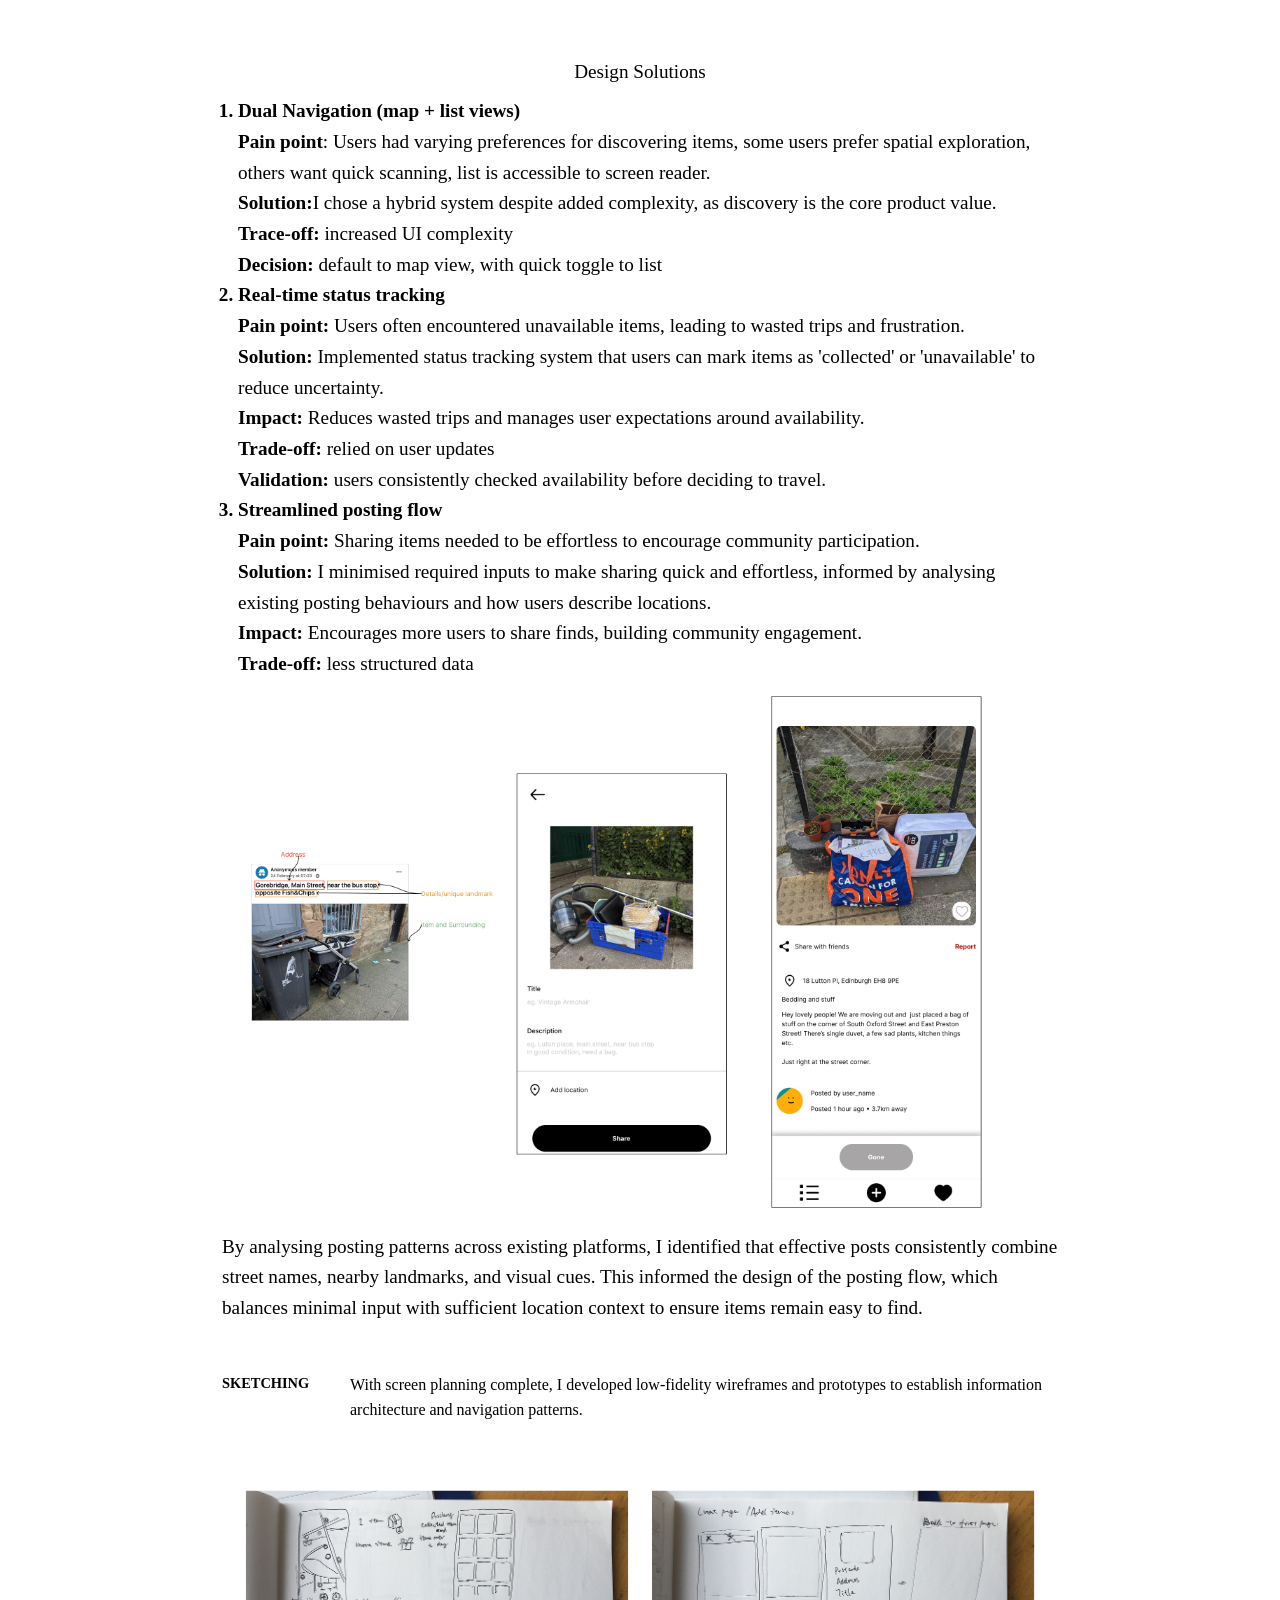
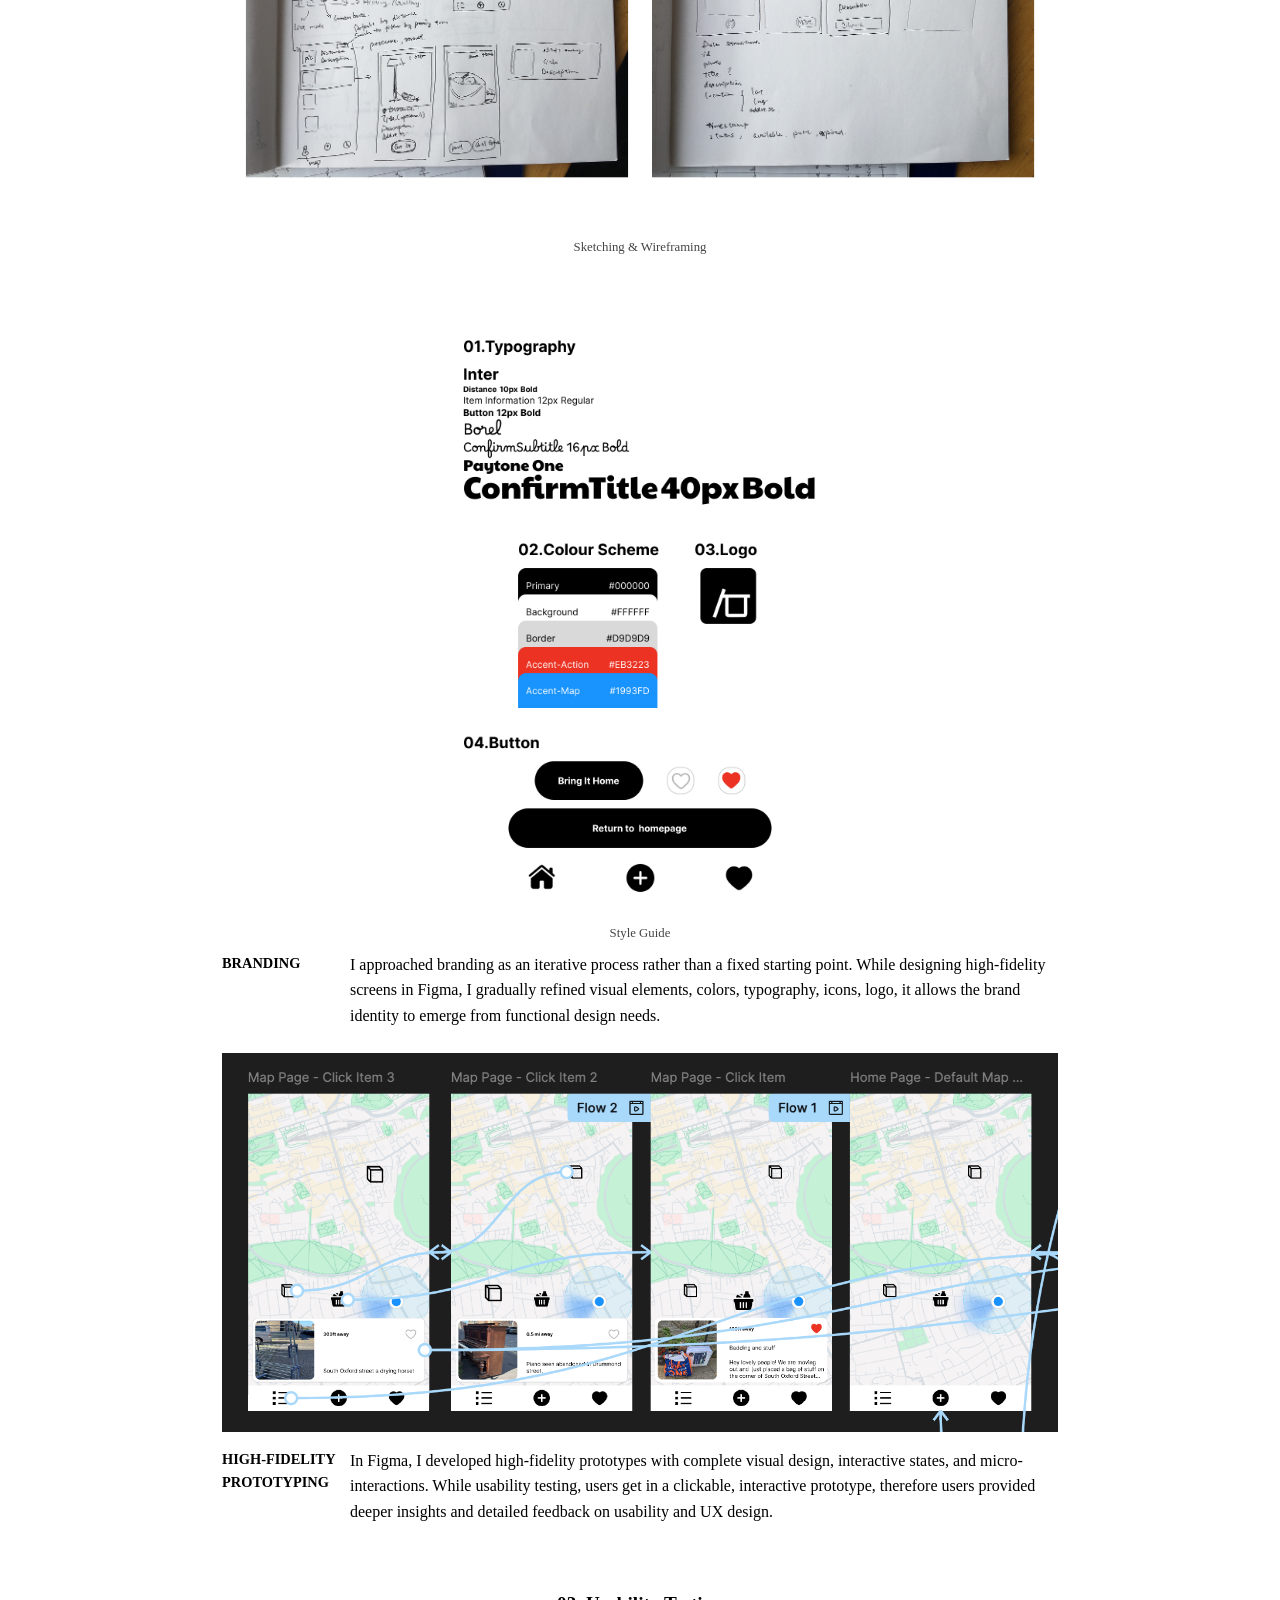
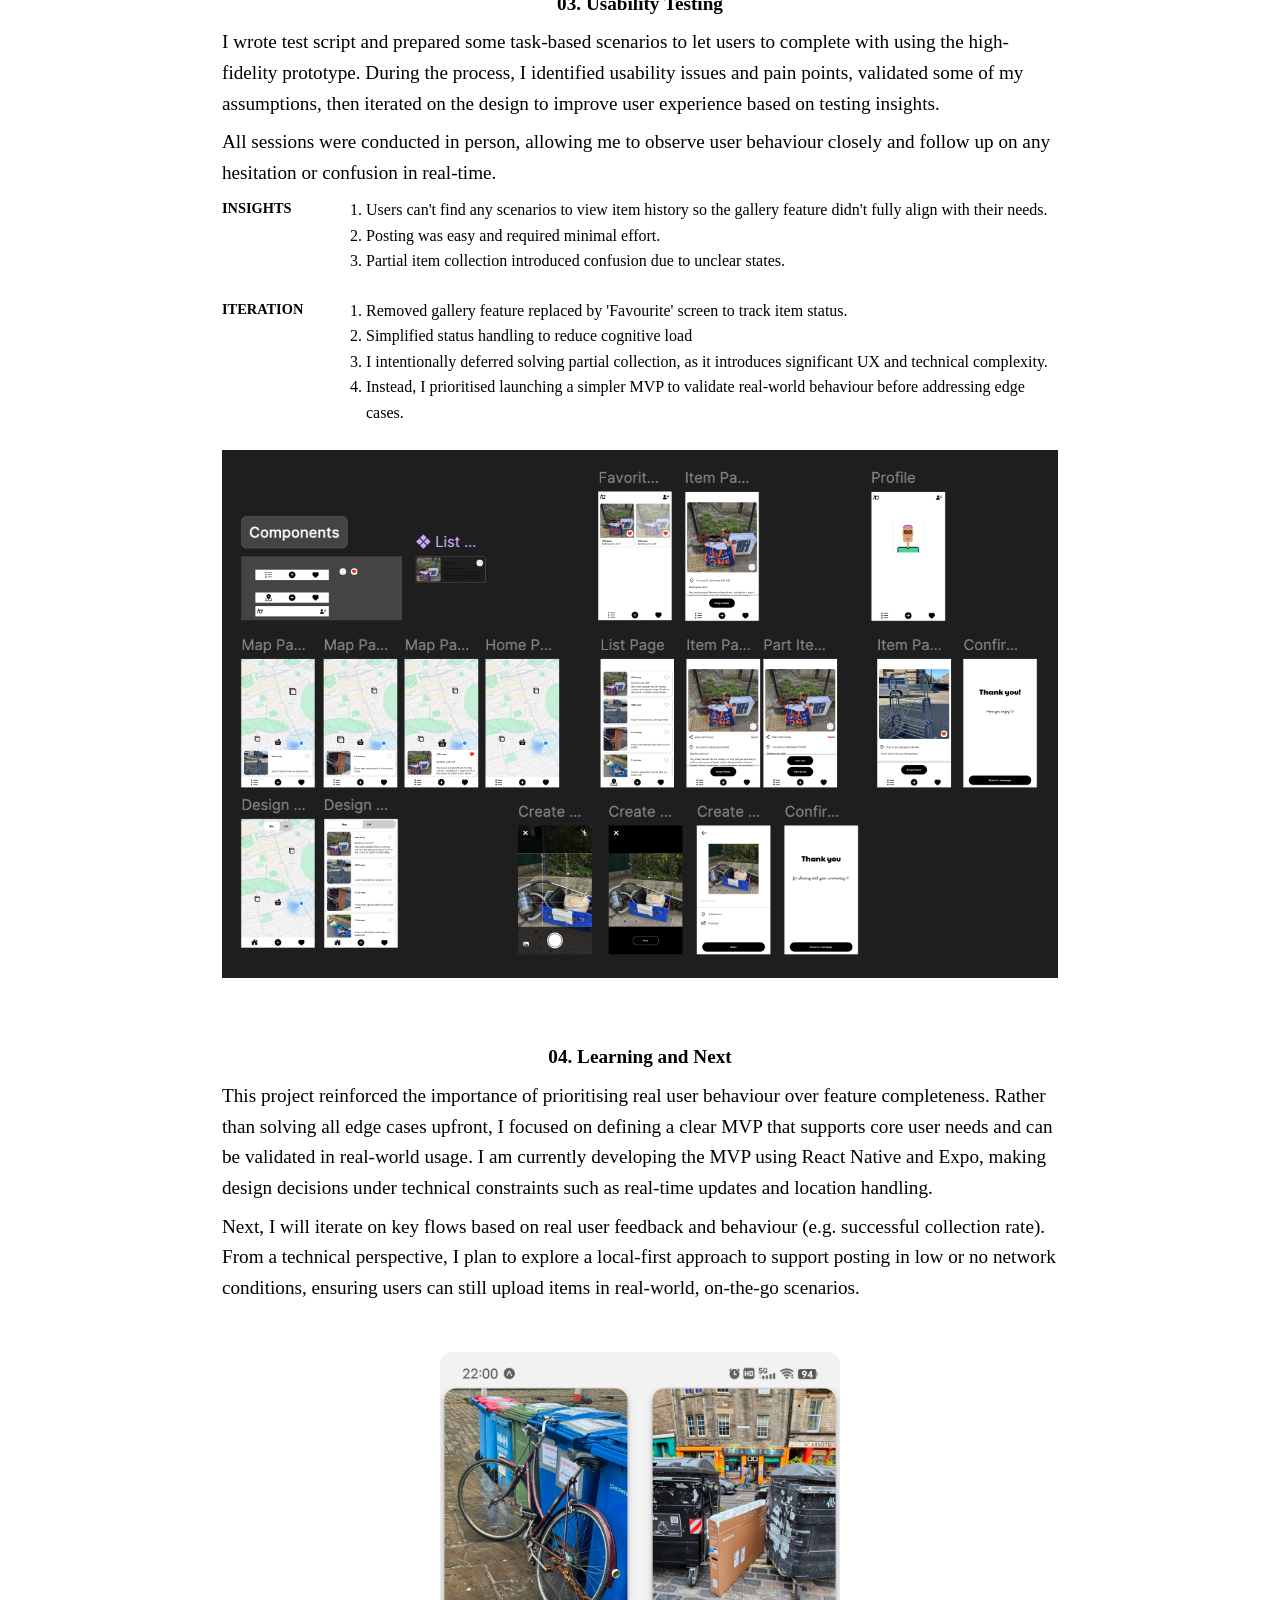
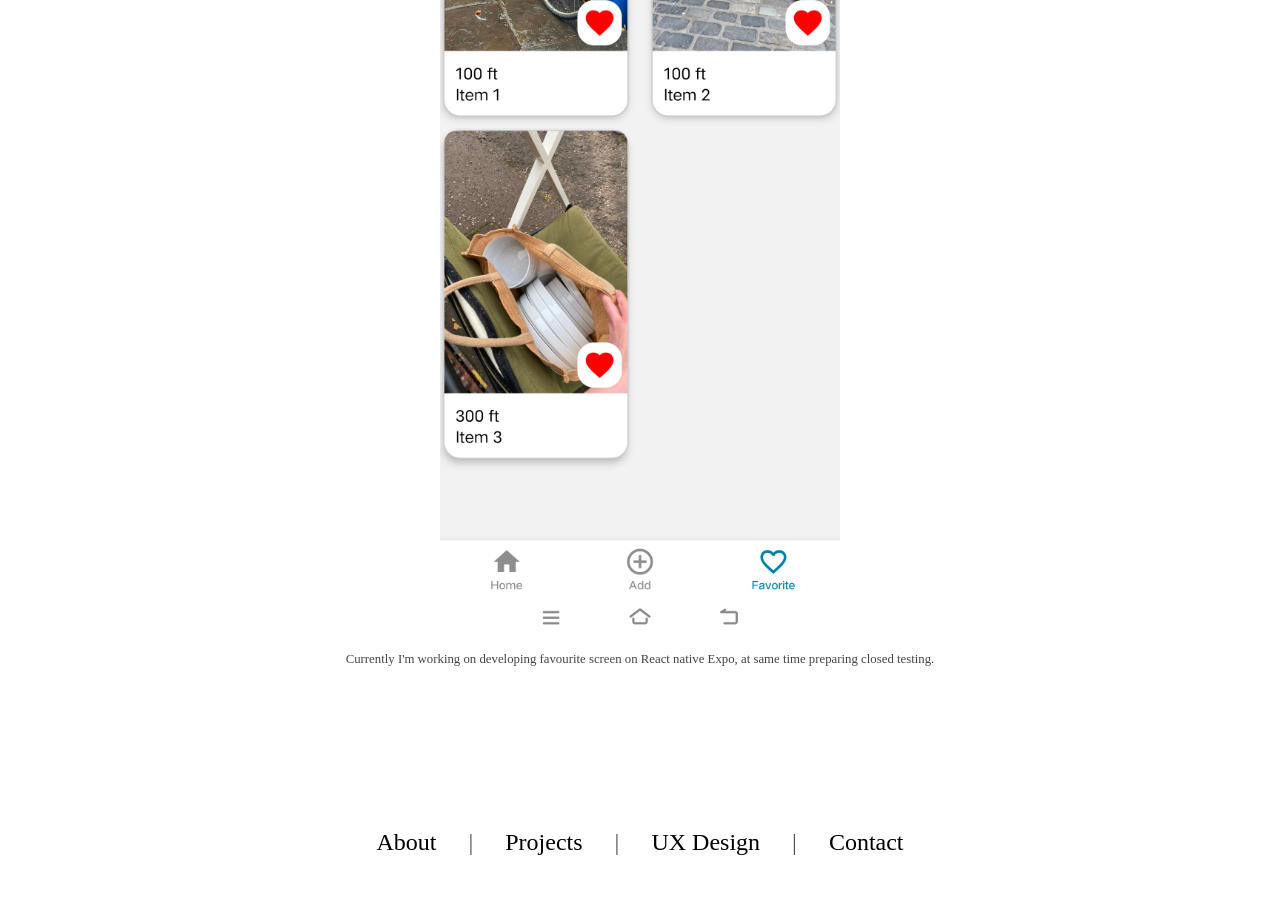
==== commit dbd91b29: "update" ====
--- a/ux.html
+++ b/ux.html
@@ -231,7 +231,7 @@
     <div class="ux-section">
     
     <img src="./assets/develop.jpg" class="img-vertical" alt="Favourite screen on mobile"/>
-    <p class="img-text">Currently I'm working on developing favourite screen on React native Expo</p>
+    <p class="img-text">Currently I'm working on developing favourite screen on React native Expo, at same time preparing closed testing.</p>
   </div>
 
 </section>
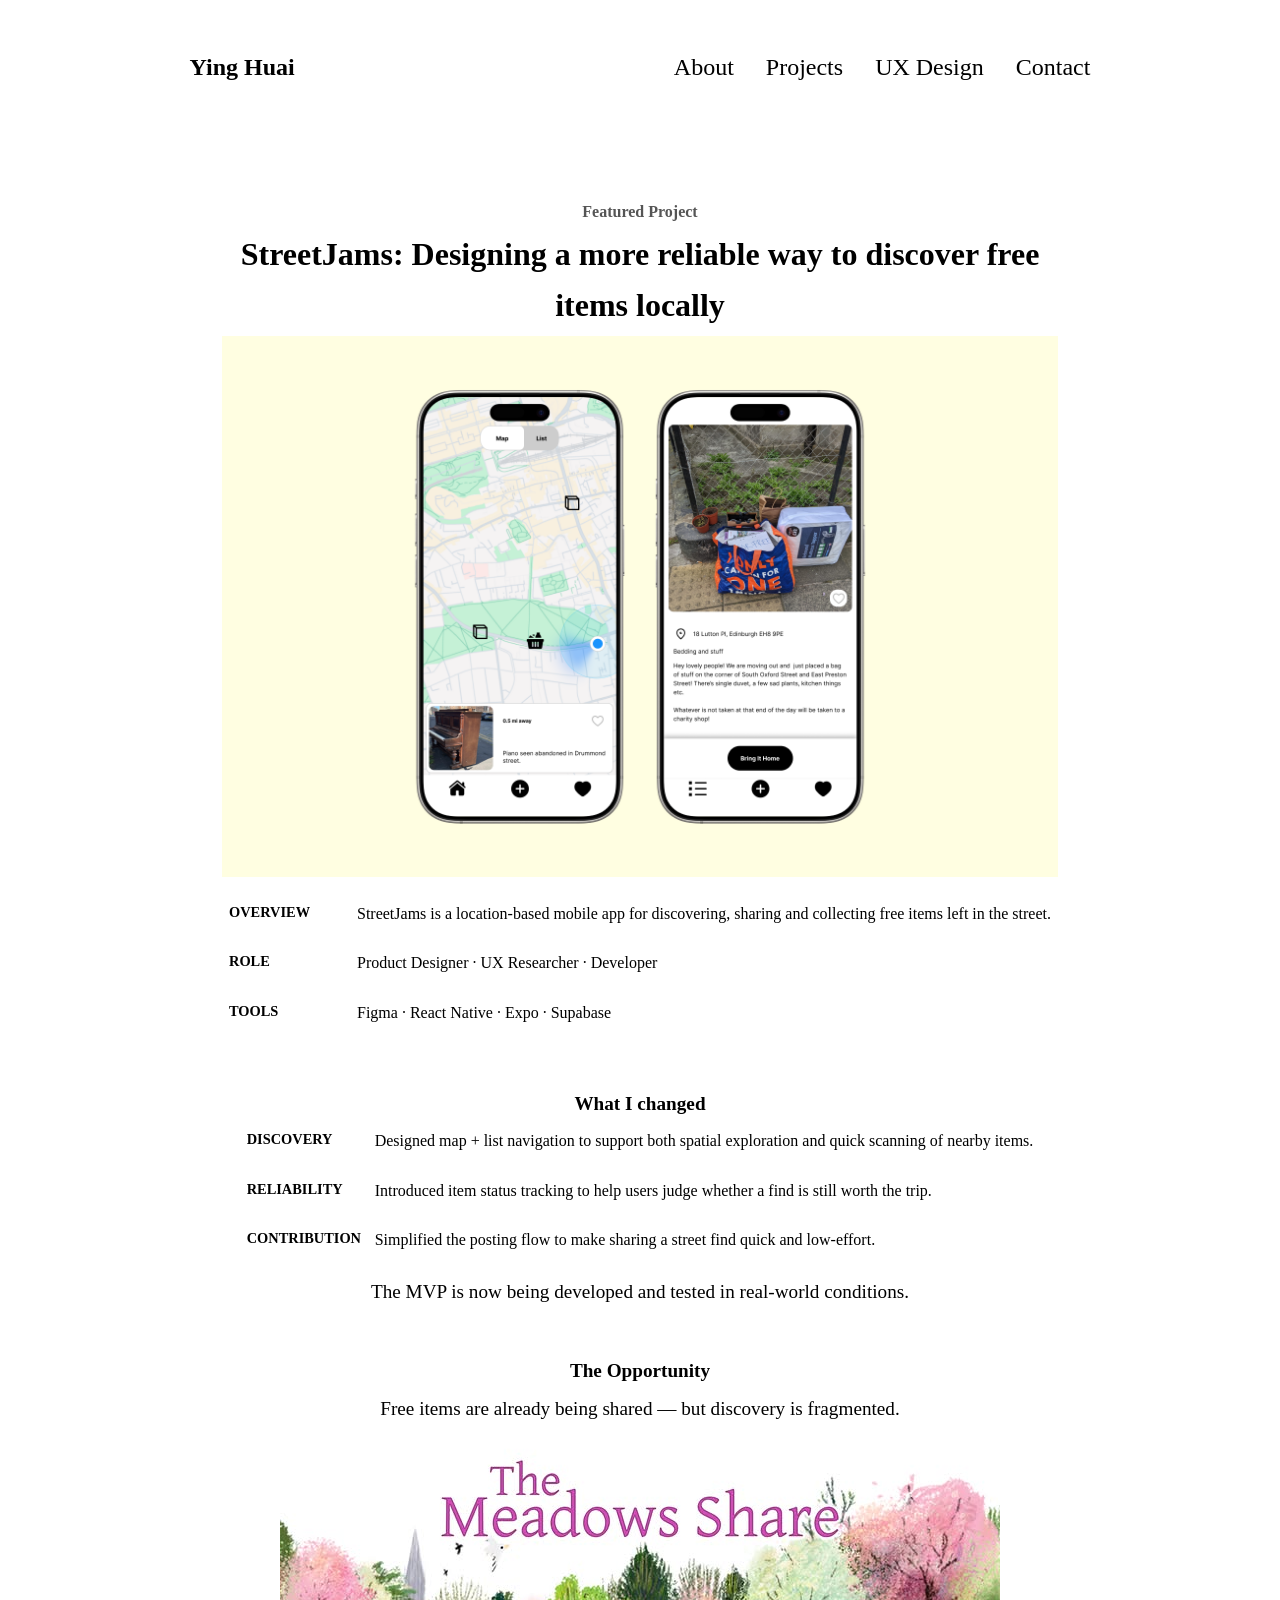
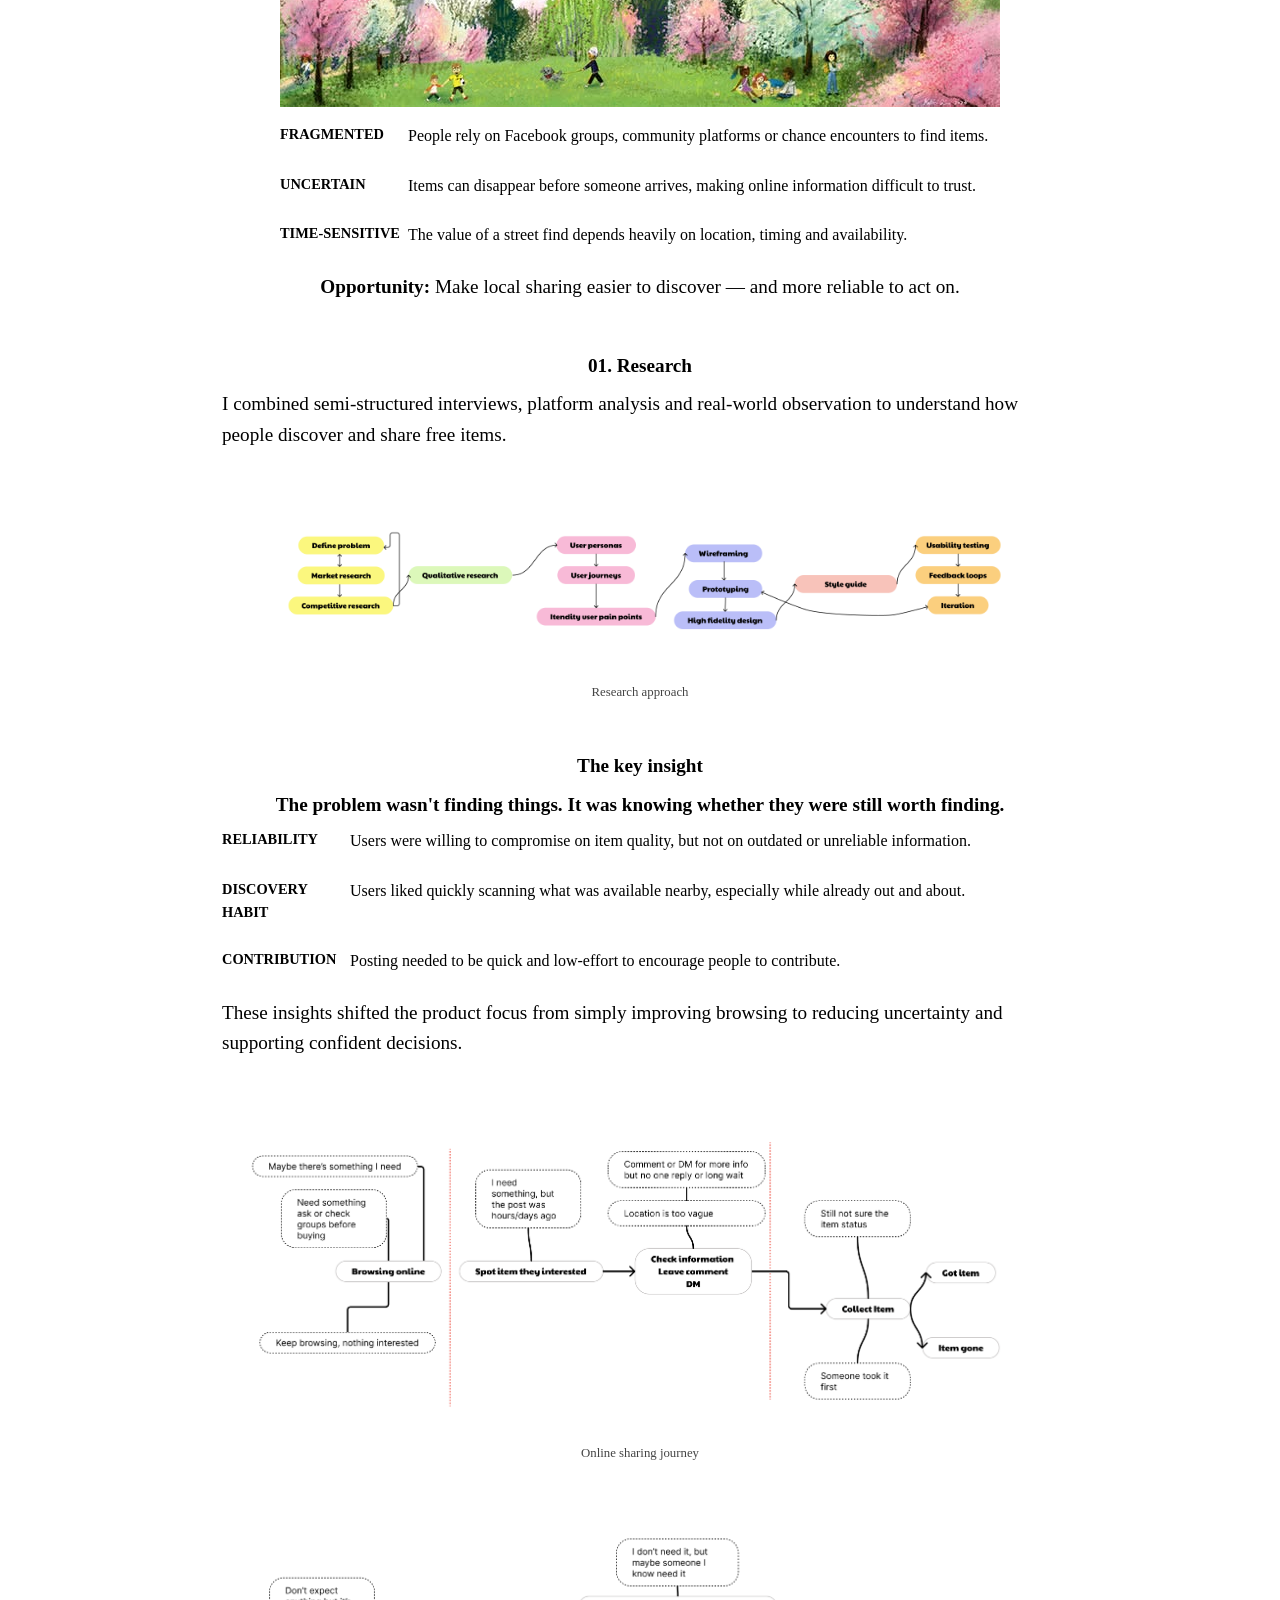
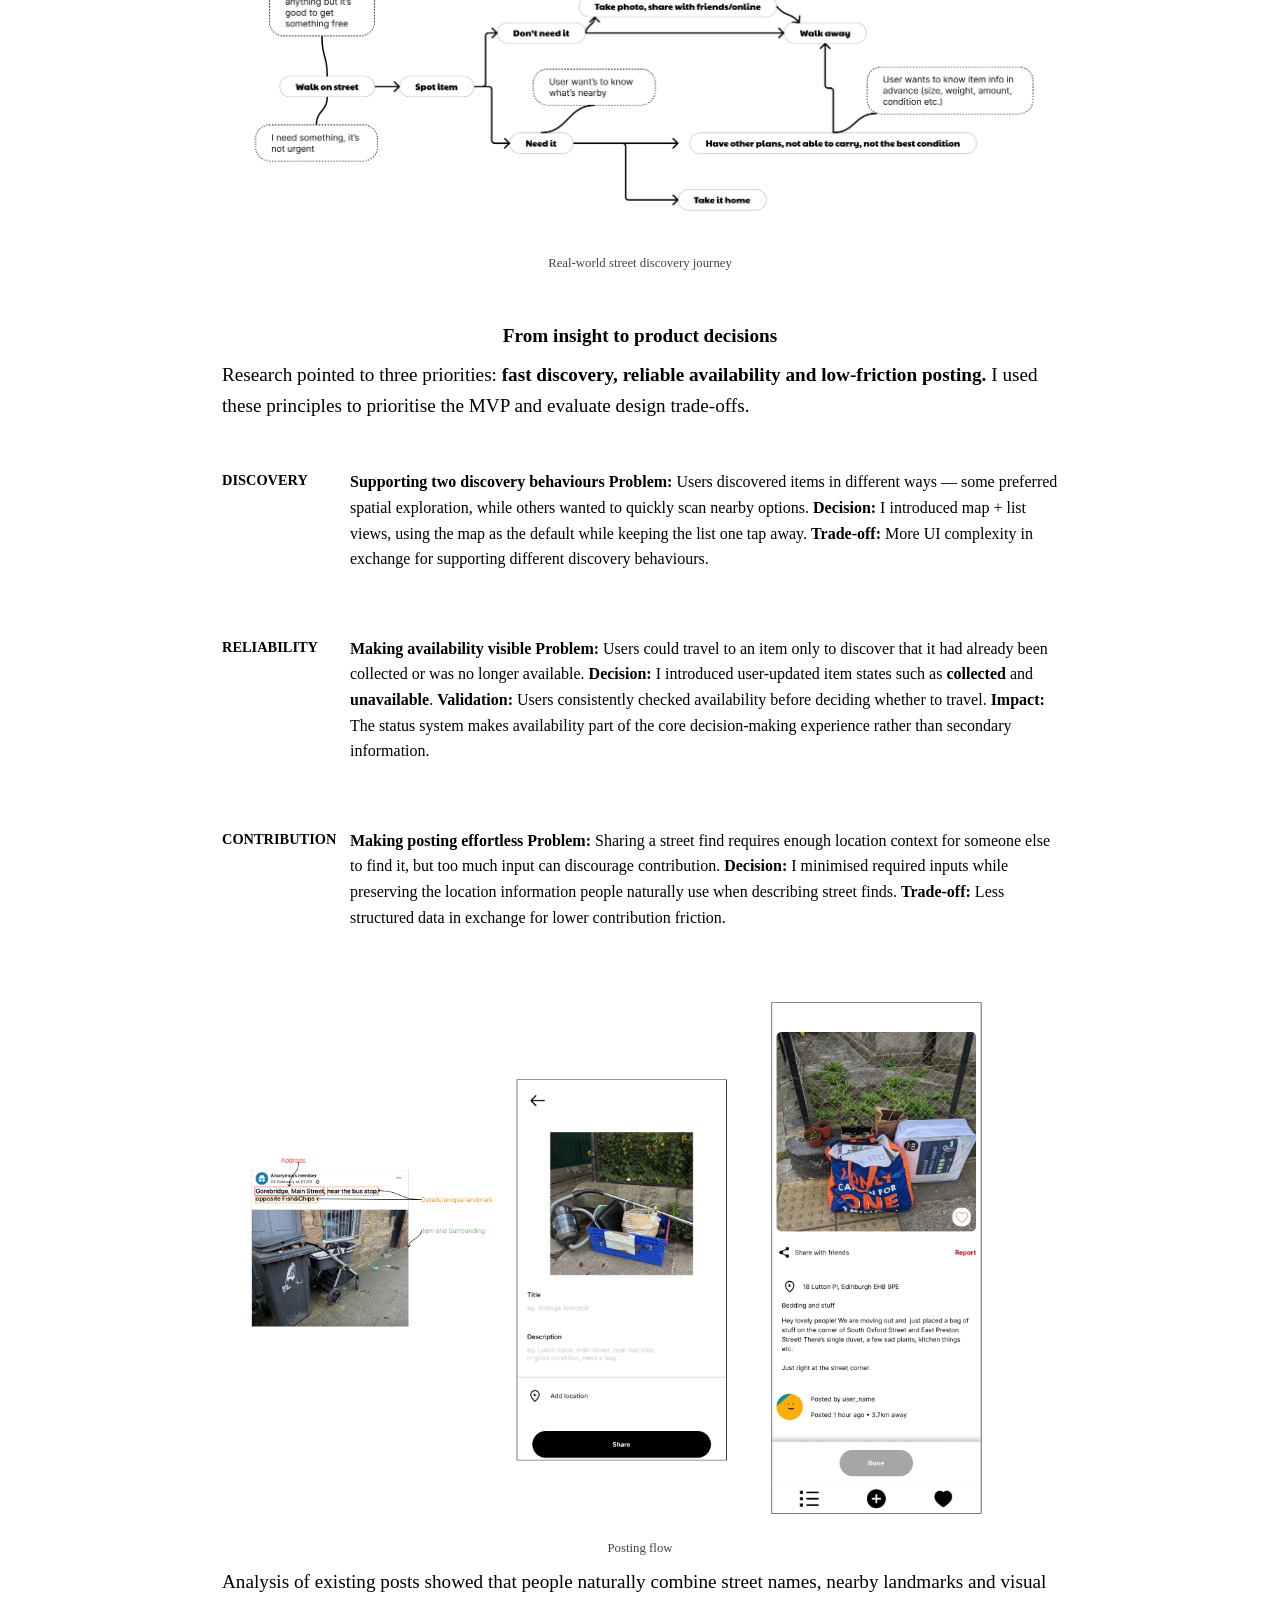
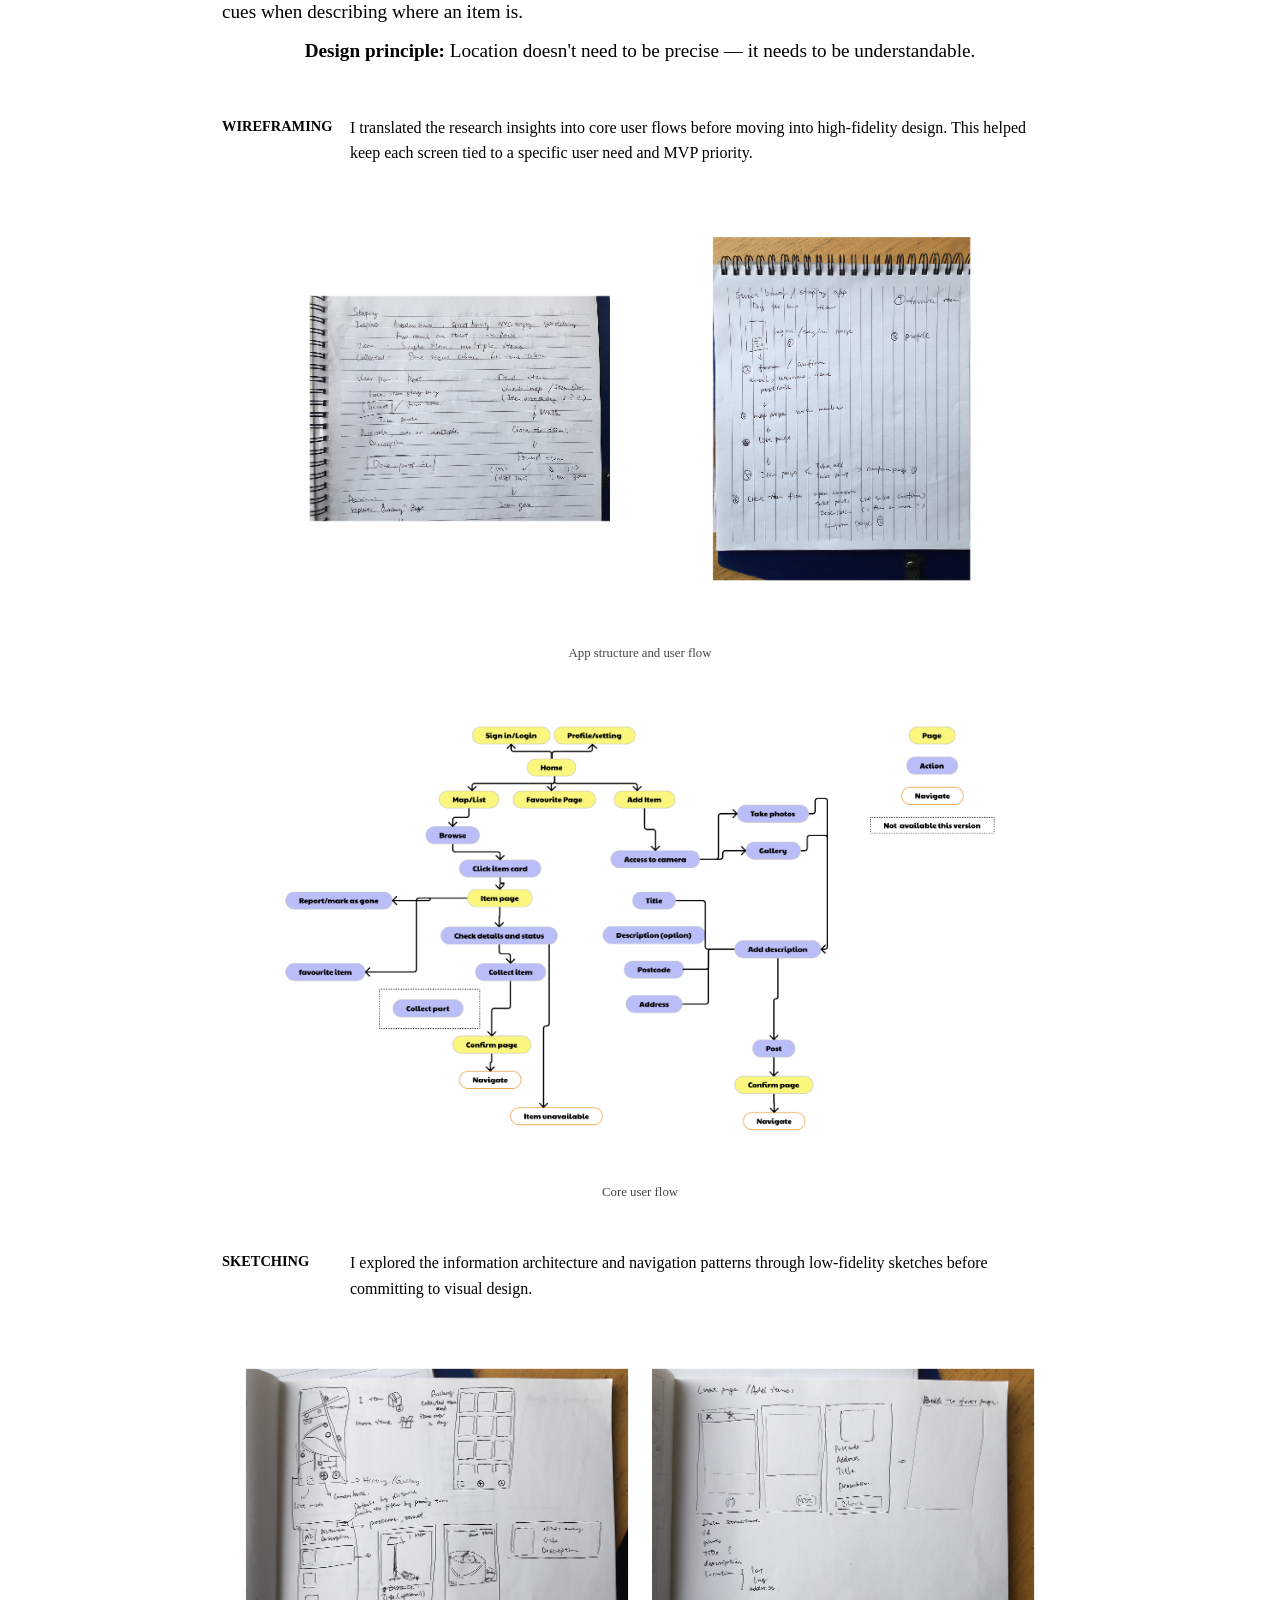
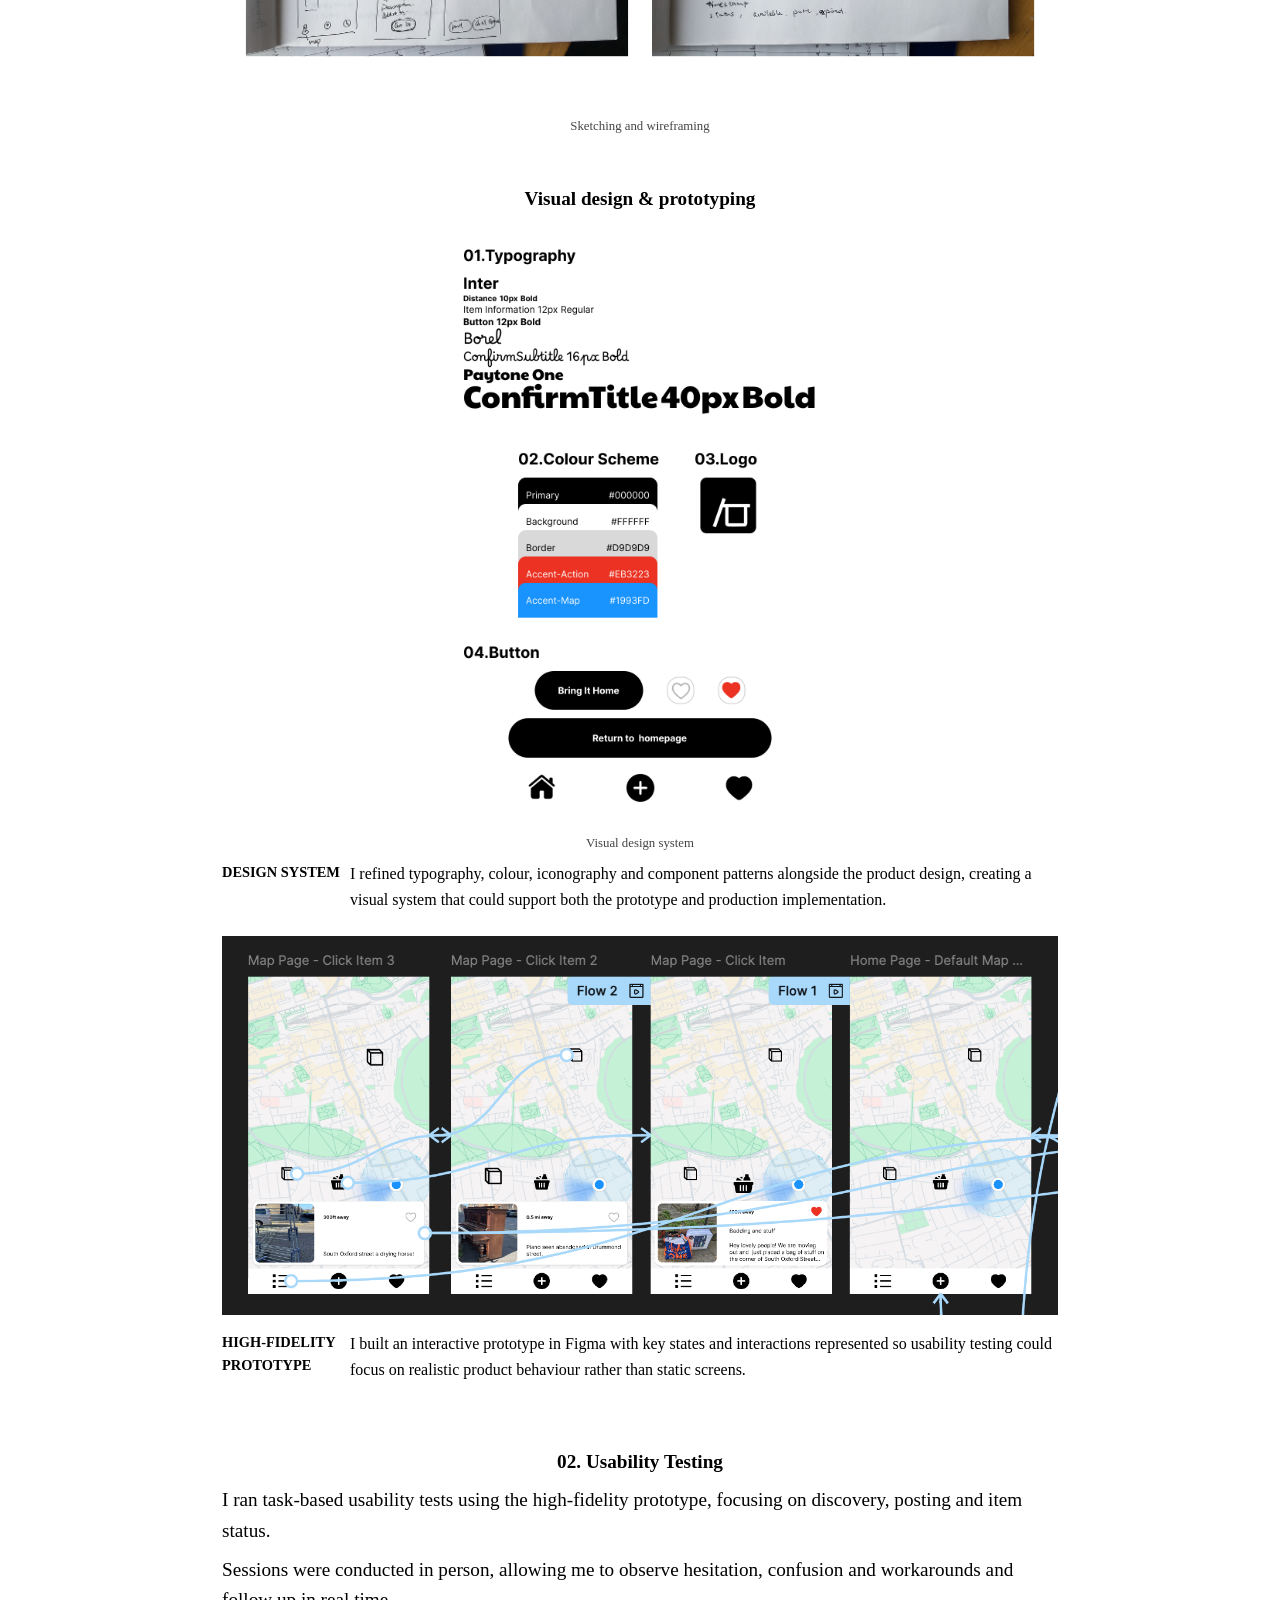
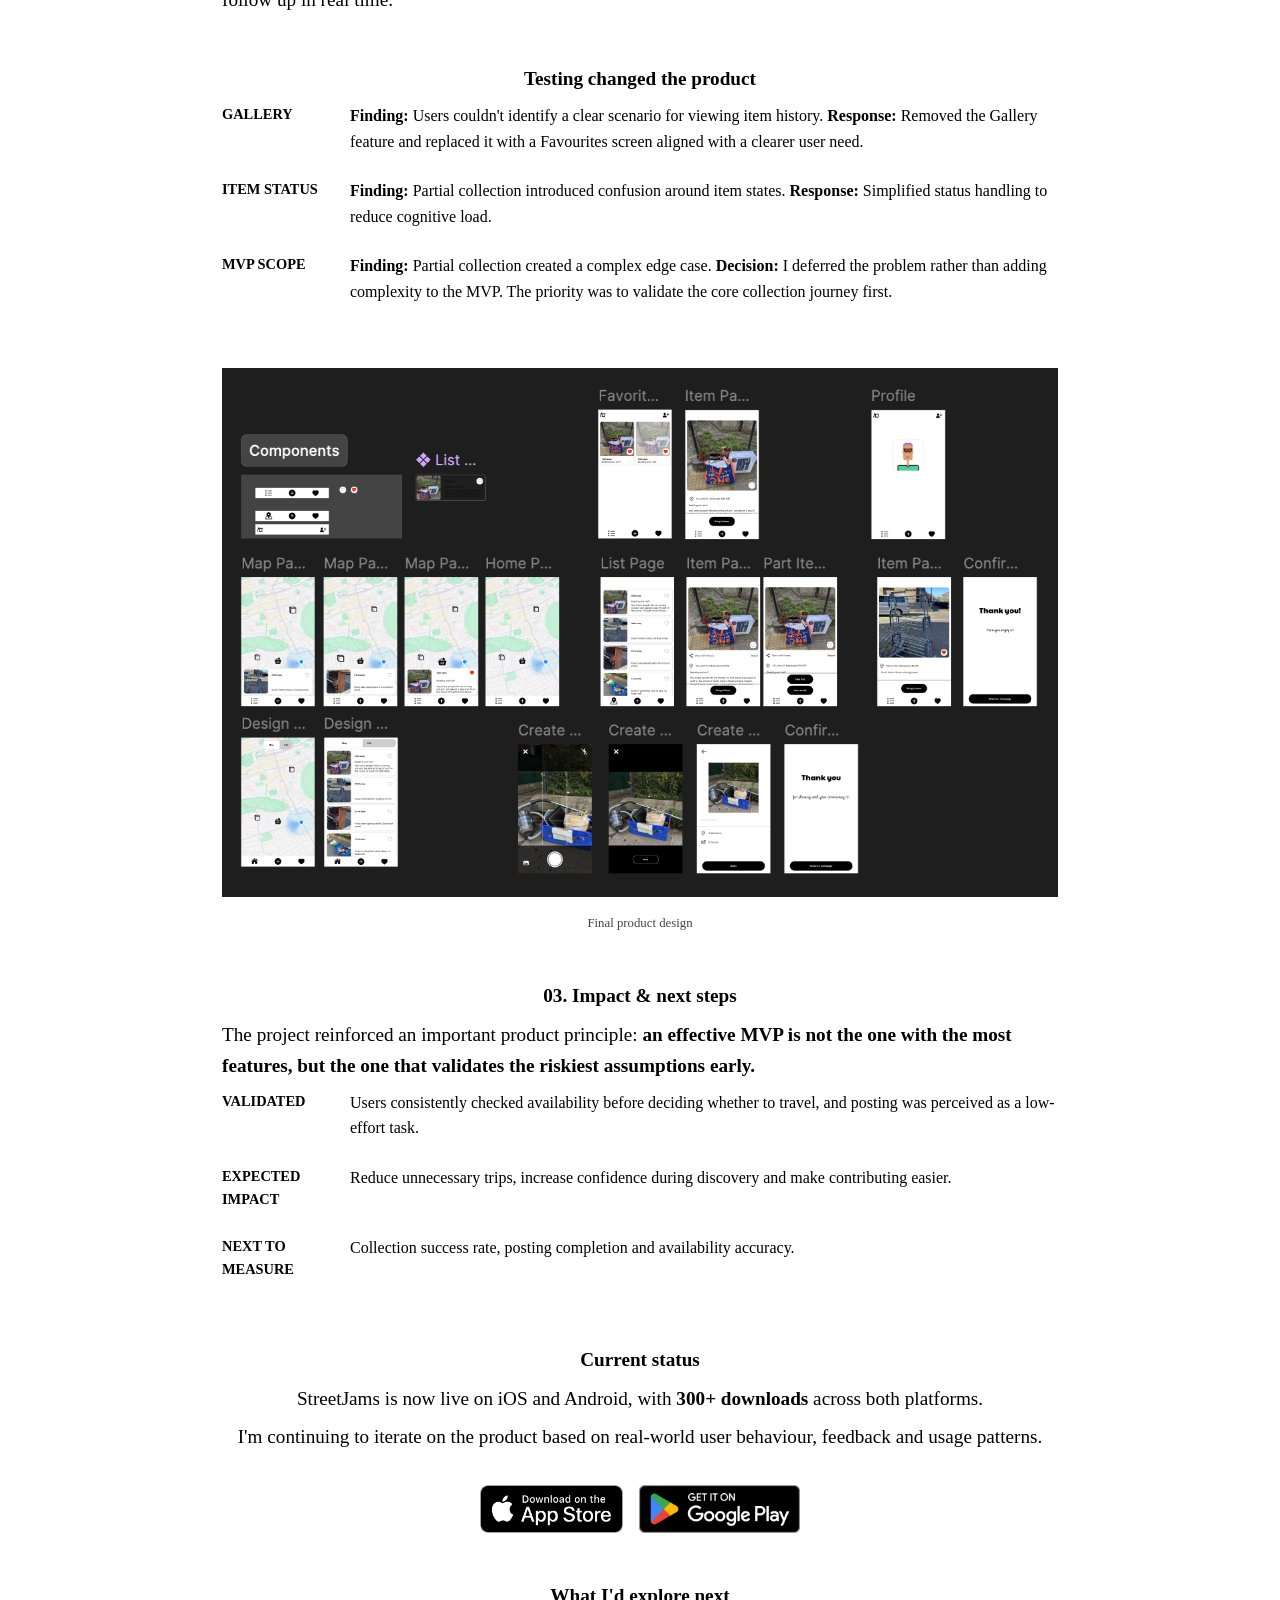
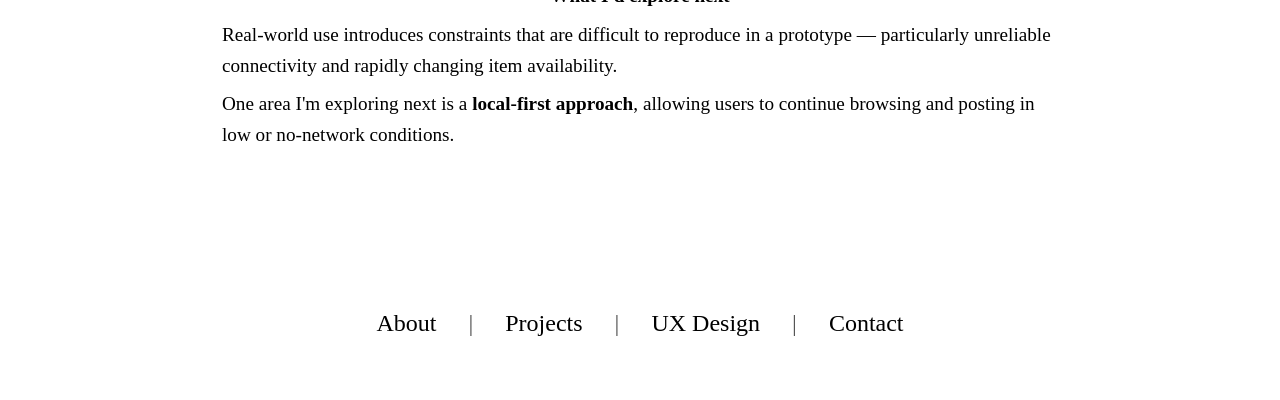
==== commit bc34bc99: "update content" ====
--- a/ux.html
+++ b/ux.html
@@ -7,254 +7,808 @@
   <link rel="stylesheet" href="style.css">
   <link rel="stylesheet" href="mediaqueries.css">
 </head>
+
 <body>
+
   <nav id="desktop-nav">
     <div class="logo">Ying Huai</div>
+
     <div>
       <ul class="nav-links">
         <li><a href="index.html#about">About</a></li>
         <li><a href="index.html#projects">Projects</a></li>
-        <!-- <li><a href="index.html#experience">Experience</a></li> -->
-        <li><a href="ux.html" class=""active>UX Design</a></li>
+        <li><a href="ux.html" class="active">UX Design</a></li>
         <li><a href="index.html#contact">Contact</a></li>
       </ul>
     </div>
   </nav>
+
   <nav id="hamburger-nav">
     <div class="logo">Ying Huai</div>
+
     <div class="hamburger-menu">
       <div class="hamburger-icon" onclick="toggleMenu()">
         <span></span>
         <span></span>
         <span></span>
       </div>
+
       <div class="menu-links">
         <li><a href="index.html#about" onclick="toggleMenu()">About</a></li>
         <li><a href="index.html#projects" onclick="toggleMenu()">Projects</a></li>
-        <!-- <li><a href="index.html#experience" onclick="toggleMenu()">Experience</a></li> -->
-        <li><a href="ux.html" class=""active>UX Design</a></li>
+        <li><a href="ux.html" class="active">UX Design</a></li>
         <li><a href="index.html#contact" onclick="toggleMenu()">Contact</a></li>
       </div>
     </div>
   </nav>
+
+
   <main>
+
     <section id="project-details">
-  <p class="section__text__p1">Featured Project</p>
-  <h1 class="title">StreetJams: Map-based sharing for sustainable living</h1>
-      <img src="./assets/mockup_banner.png" alt="By the bin mockup" class="project-banner"/>
-
-<div class="ux-section"></div>
-  <div class="ux-row">
-    <p class="ux-left">Context</p>
-    <p class="ux-right">
-      An ongoing product I designed and am building to improve how people share and discover free items left on the street. Current solutions are fragmented and unreliable, often leading to low discovery efficiency and uncertainty around item availability.
-    </p>
+
+      <!-- HERO -->
+
+      <p class="section__text__p1">Featured Project</p>
+
+      <h1 class="title">
+        StreetJams: Designing a more reliable way to discover free items locally
+      </h1>
+
+      <img
+        src="./assets/mockup_banner.png"
+        alt="StreetJams mobile app mockups"
+        class="project-banner"
+      />
+
+
+      <!-- PROJECT SNAPSHOT -->
+
+      <div class="ux-section">
+
+        <div class="ux-row">
+          <p class="ux-left">Overview</p>
+
+          <p class="ux-right">
+            StreetJams is a location-based mobile app for discovering, sharing and
+            collecting free items left in the street.
+          </p>
+        </div>
+
+        <div class="ux-row">
+          <p class="ux-left">Role</p>
+
+          <p class="ux-right">
+            Product Designer · UX Researcher · Developer
+          </p>
+        </div>
+
+        <div class="ux-row">
+          <p class="ux-left">Tools</p>
+
+          <p class="ux-right">
+            Figma · React Native · Expo · Supabase
+          </p>
+        </div>
+
+      </div>
+
+
+      <!-- OUTCOME -->
+
+      <div class="ux-section">
+
+        <p class="ux-title">What I changed</p>
+
+        <div class="ux-row">
+          <p class="ux-left">Discovery</p>
+
+          <p class="ux-right">
+            Designed map + list navigation to support both spatial exploration
+            and quick scanning of nearby items.
+          </p>
+        </div>
+
+        <div class="ux-row">
+          <p class="ux-left">Reliability</p>
+
+          <p class="ux-right">
+            Introduced item status tracking to help users judge whether a find
+            is still worth the trip.
+          </p>
+        </div>
+
+        <div class="ux-row">
+          <p class="ux-left">Contribution</p>
+
+          <p class="ux-right">
+            Simplified the posting flow to make sharing a street find quick
+            and low-effort.
+          </p>
+        </div>
+
+        <p class="ux-text">
+          The MVP is now being developed and tested in real-world conditions.
+        </p>
+
+      </div>
+
+
+      <!-- OPPORTUNITY -->
+
+      <div class="ux-section">
+
+        <p class="ux-title">The Opportunity</p>
+
+        <p class="ux-text">
+          Free items are already being shared — but discovery is fragmented.
+        </p>
+
+        <img
+          src="./assets/meadows.jpeg"
+          alt="StreetJams project context"
+          class="project-banner"
+        />
+
+        <div class="ux-row">
+          <p class="ux-left">Fragmented</p>
+
+          <p class="ux-right">
+            People rely on Facebook groups, community platforms or chance
+            encounters to find items.
+          </p>
+        </div>
+
+        <div class="ux-row">
+          <p class="ux-left">Uncertain</p>
+
+          <p class="ux-right">
+            Items can disappear before someone arrives, making online
+            information difficult to trust.
+          </p>
+        </div>
+
+        <div class="ux-row">
+          <p class="ux-left">Time-sensitive</p>
+
+          <p class="ux-right">
+            The value of a street find depends heavily on location, timing
+            and availability.
+          </p>
+        </div>
+
+        <p class="ux-text">
+          <strong>Opportunity:</strong> Make local sharing easier to discover —
+          and more reliable to act on.
+        </p>
+
+      </div>
+
+
+      <!-- RESEARCH -->
+
+      <div class="ux-section">
+
+        <p class="ux-title">01. Research</p>
+
+        <p class="ux-text">
+          I combined semi-structured interviews, platform analysis and
+          real-world observation to understand how people discover and share
+          free items.
+        </p>
+
+      </div>
+
+      <div class="ux-section">
+
+        <img
+          src="./assets/research_roadmap.png"
+          alt="StreetJams research roadmap"
+          class="project-banner"
+        />
+
+        <p class="img-text">
+          Research approach
+        </p>
+
+      </div>
+
+
+      <!-- RESEARCH INSIGHT -->
+
+      <div class="ux-section">
+
+        <p class="ux-title">The key insight</p>
+
+        <p class="ux-text">
+          <strong>
+            The problem wasn't finding things. It was knowing whether they
+            were still worth finding.
+          </strong>
+        </p>
+
+        <div class="ux-row">
+          <p class="ux-left">Reliability</p>
+
+          <p class="ux-right">
+            Users were willing to compromise on item quality, but not on
+            outdated or unreliable information.
+          </p>
+        </div>
+
+        <div class="ux-row">
+          <p class="ux-left">Discovery habit</p>
+
+          <p class="ux-right">
+            Users liked quickly scanning what was available nearby,
+            especially while already out and about.
+          </p>
+        </div>
+
+        <div class="ux-row">
+          <p class="ux-left">Contribution</p>
+
+          <p class="ux-right">
+            Posting needed to be quick and low-effort to encourage people
+            to contribute.
+          </p>
+        </div>
+
+        <p class="ux-text">
+          These insights shifted the product focus from simply improving
+          browsing to reducing uncertainty and supporting confident decisions.
+        </p>
+
+      </div>
+
+
+      <!-- USER JOURNEYS -->
+
+      <div class="ux-section">
+
+        <img
+          src="./assets/pain_point_journey.png"
+          alt="Online user journey and pain points"
+          class="project-banner"
+        />
+
+        <p class="img-text">
+          Online sharing journey
+        </p>
+
+      </div>
+
+      <div class="ux-section">
+
+        <img
+          src="./assets/user_journey_street.png"
+          alt="Street discovery journey and pain points"
+          class="project-banner"
+        />
+
+        <p class="img-text">
+          Real-world street discovery journey
+        </p>
+
+      </div>
+
+
+      <!-- FROM INSIGHT TO DECISION -->
+
+      <div class="ux-section">
+
+        <p class="ux-title">From insight to product decisions</p>
+
+        <p class="ux-text">
+          Research pointed to three priorities:
+          <strong>fast discovery, reliable availability and low-friction posting.</strong>
+          I used these principles to prioritise the MVP and evaluate design trade-offs.
+        </p>
+
+      </div>
+
+
+      <!-- DESIGN DECISION 01 -->
+
+      <div class="ux-section">
+
+        <div class="ux-row">
+
+          <p class="ux-left">
+            Discovery
+          </p>
+
+          <p class="ux-right">
+            <strong>Supporting two discovery behaviours</strong>
+            <br><br>
+
+            <strong>Problem:</strong>
+            Users discovered items in different ways — some preferred
+            spatial exploration, while others wanted to quickly scan nearby
+            options.
+            <br><br>
+
+            <strong>Decision:</strong>
+            I introduced map + list views, using the map as the default
+            while keeping the list one tap away.
+            <br><br>
+
+            <strong>Trade-off:</strong>
+            More UI complexity in exchange for supporting different
+            discovery behaviours.
+          </p>
+
+        </div>
+
+      </div>
+
+
+      <!-- DESIGN DECISION 02 -->
+
+      <div class="ux-section">
+
+        <div class="ux-row">
+
+          <p class="ux-left">
+            Reliability
+          </p>
+
+          <p class="ux-right">
+            <strong>Making availability visible</strong>
+            <br><br>
+
+            <strong>Problem:</strong>
+            Users could travel to an item only to discover that it had
+            already been collected or was no longer available.
+            <br><br>
+
+            <strong>Decision:</strong>
+            I introduced user-updated item states such as
+            <strong>collected</strong> and <strong>unavailable</strong>.
+            <br><br>
+
+            <strong>Validation:</strong>
+            Users consistently checked availability before deciding
+            whether to travel.
+            <br><br>
+
+            <strong>Impact:</strong>
+            The status system makes availability part of the core
+            decision-making experience rather than secondary information.
+          </p>
+
+        </div>
+
+      </div>
+
+
+      <!-- DESIGN DECISION 03 -->
+
+      <div class="ux-section">
+
+        <div class="ux-row">
+
+          <p class="ux-left">
+            Contribution
+          </p>
+
+          <p class="ux-right">
+            <strong>Making posting effortless</strong>
+            <br><br>
+
+            <strong>Problem:</strong>
+            Sharing a street find requires enough location context for
+            someone else to find it, but too much input can discourage
+            contribution.
+            <br><br>
+
+            <strong>Decision:</strong>
+            I minimised required inputs while preserving the location
+            information people naturally use when describing street finds.
+            <br><br>
+
+            <strong>Trade-off:</strong>
+            Less structured data in exchange for lower contribution friction.
+          </p>
+
+        </div>
+
+      </div>
+
+
+      <!-- POSTING FLOW -->
+
+      <div class="ux-section">
+
+        <img
+          src="./assets/posting_flow.png"
+          alt="StreetJams posting flow"
+          class="project-banner"
+        />
+
+        <p class="img-text">
+          Posting flow
+        </p>
+
+        <p class="ux-text">
+          Analysis of existing posts showed that people naturally combine
+          street names, nearby landmarks and visual cues when describing
+          where an item is.
+        </p>
+
+        <p class="ux-text">
+          <strong>Design principle:</strong>
+          Location doesn't need to be precise — it needs to be understandable.
+        </p>
+
+      </div>
+
+
+      <!-- USER FLOW / WIREFRAMES -->
+
+      <div class="ux-section">
+
+        <div class="ux-row">
+
+          <p class="ux-left">
+            Wireframing
+          </p>
+
+          <p class="ux-right">
+            I translated the research insights into core user flows before
+            moving into high-fidelity design. This helped keep each screen
+            tied to a specific user need and MVP priority.
+          </p>
+
+        </div>
+
+        <img
+          src="./assets/userflow.png"
+          alt="StreetJams app structure and user flow draft"
+          class="project-banner"
+        />
+
+        <p class="img-text">
+          App structure and user flow
+        </p>
+
+        <img
+          src="./assets/user_flow.png"
+          alt="StreetJams basic user flow"
+          class="project-banner"
+        />
+
+        <p class="img-text">
+          Core user flow
+        </p>
+
+      </div>
+
+
+      <!-- SKETCHING -->
+
+      <div class="ux-section">
+
+        <div class="ux-row">
+
+          <p class="ux-left">
+            Sketching
+          </p>
+
+          <p class="ux-right">
+            I explored the information architecture and navigation patterns
+            through low-fidelity sketches before committing to visual design.
+          </p>
+
+        </div>
+
+        <img
+          src="./assets/initial_sketch.png"
+          alt="StreetJams sketches and wireframes"
+          class="project-banner"
+        />
+
+        <p class="img-text">
+          Sketching and wireframing
+        </p>
+
+      </div>
+
+
+      <!-- VISUAL DESIGN -->
+
+      <div class="ux-section">
+
+        <p class="ux-title">Visual design & prototyping</p>
+
+        <img
+          src="./assets/style_guide.png"
+          alt="StreetJams style guide"
+          class="img-vertical"
+        />
+
+        <p class="img-text">
+          Visual design system
+        </p>
+
+        <div class="ux-row">
+
+          <p class="ux-left">
+            Design system
+          </p>
+
+          <p class="ux-right">
+            I refined typography, colour, iconography and component patterns
+            alongside the product design, creating a visual system that could
+            support both the prototype and production implementation.
+          </p>
+
+        </div>
+
+        <img
+          src="./assets/prototyping.png"
+          alt="StreetJams high-fidelity prototype"
+          class="project-banner"
+        />
+
+        <div class="ux-row">
+
+          <p class="ux-left">
+            High-fidelity prototype
+          </p>
+
+          <p class="ux-right">
+            I built an interactive prototype in Figma with key states and
+            interactions represented so usability testing could focus on
+            realistic product behaviour rather than static screens.
+          </p>
+
+        </div>
+
+      </div>
+
+
+      <!-- USABILITY TESTING -->
+
+      <div class="ux-section">
+
+        <p class="ux-title">02. Usability Testing</p>
+
+        <p class="ux-text">
+          I ran task-based usability tests using the high-fidelity prototype,
+          focusing on discovery, posting and item status.
+        </p>
+
+        <p class="ux-text">
+          Sessions were conducted in person, allowing me to observe hesitation,
+          confusion and workarounds and follow up in real time.
+        </p>
+
+      </div>
+
+
+      <!-- TESTING FINDINGS -->
+
+      <div class="ux-section">
+
+        <p class="ux-title">Testing changed the product</p>
+
+        <div class="ux-row">
+
+          <p class="ux-left">
+            Gallery
+          </p>
+
+          <p class="ux-right">
+            <strong>Finding:</strong>
+            Users couldn't identify a clear scenario for viewing item history.
+            <br><br>
+
+            <strong>Response:</strong>
+            Removed the Gallery feature and replaced it with a Favourites
+            screen aligned with a clearer user need.
+          </p>
+
+        </div>
+
+        <div class="ux-row">
+
+          <p class="ux-left">
+            Item status
+          </p>
+
+          <p class="ux-right">
+            <strong>Finding:</strong>
+            Partial collection introduced confusion around item states.
+            <br><br>
+
+            <strong>Response:</strong>
+            Simplified status handling to reduce cognitive load.
+          </p>
+
+        </div>
+
+        <div class="ux-row">
+
+          <p class="ux-left">
+            MVP scope
+          </p>
+
+          <p class="ux-right">
+            <strong>Finding:</strong>
+            Partial collection created a complex edge case.
+            <br><br>
+
+            <strong>Decision:</strong>
+            I deferred the problem rather than adding complexity to the MVP.
+            The priority was to validate the core collection journey first.
+          </p>
+
+        </div>
+
+      </div>
+
+
+      <!-- FINAL DESIGN -->
+
+      <div class="ux-section">
+
+        <img
+          src="./assets/figma.png"
+          alt="StreetJams final product design"
+          class="project-banner"
+        />
+
+        <p class="img-text">
+          Final product design
+        </p>
+
+      </div>
+
+
+      <!-- IMPACT -->
+
+      <div class="ux-section">
+
+        <p class="ux-title">03. Impact & next steps</p>
+
+        <p class="ux-text">
+          The project reinforced an important product principle:
+          <strong>an effective MVP is not the one with the most features,
+          but the one that validates the riskiest assumptions early.</strong>
+        </p>
+
+        <div class="ux-row">
+
+          <p class="ux-left">
+            Validated
+          </p>
+
+          <p class="ux-right">
+            Users consistently checked availability before deciding whether
+            to travel, and posting was perceived as a low-effort task.
+          </p>
+
+        </div>
+
+        <div class="ux-row">
+
+          <p class="ux-left">
+            Expected impact
+          </p>
+
+          <p class="ux-right">
+            Reduce unnecessary trips, increase confidence during discovery
+            and make contributing easier.
+          </p>
+
+        </div>
+
+        <div class="ux-row">
+
+          <p class="ux-left">
+            Next to measure
+          </p>
+
+          <p class="ux-right">
+            Collection success rate, posting completion and availability
+            accuracy.
+          </p>
+
+        </div>
+
+      </div>
+
+
+      <!-- CURRENT STATUS -->
+
+      <div class="ux-section">
+
+  <p class="ux-title">Current status</p>
+
+  <p class="ux-text">
+    StreetJams is now live on iOS and Android, with
+    <strong>300+ downloads</strong> across both platforms.
+  </p>
+
+  <p class="ux-text">
+    I'm continuing to iterate on the product based on real-world
+    user behaviour, feedback and usage patterns.
+  </p>
+
+  <div class="download-badges">
+    <a href="https://apps.apple.com/gb/app/streetjams/id6777686015" target="_blank" rel="noopener noreferrer">
+      <img
+        src="./assets/app-store-badge.png"
+        alt="Download StreetJams on the App Store"
+      />
+    </a>
+
+    <a href="https://play.google.com/store/apps/details?id=com.streetjams.app" target="_blank" rel="noopener noreferrer">
+      <img
+        src="./assets/GetItOnGooglePlay_Badge_Web_color_English.png"
+        alt="Get StreetJams on Google Play"
+      />
+    </a>
   </div>
 
-  <div class="ux-row">
-    <p class="ux-left">Brief</p>
-    <p class="ux-right">
-      Design and develop a geolocation-based mobile app that enables reliable, real-time local sharing of free items. 
-      <br>The challenge was to balance ease of use with real-world constraints such as changing availability, location accuracy, and time-sensitive decision-making.
-    </p>
-  </div>
-
-  <br class="ux-row">
-    <p class="ux-left">Outcome</p>
-    <ol class="ux-right">
-      <li>Defined and prioritised core product flows (discovery, posting, status tracking) based on user behaviour.</li>
-      <li>Designed a dual navigation system (map + list) to support different discovery patterns, and introduced real-time status tracking to reduce wasted trips.</li>
-      <li>Validated decisions through usability testing, and currently developing the MVP using React Native and Expo, working within technical constraints to prepare for real-world launch.</li>
-    </ol>
-  </div>
-
-  <div class="ux-row">
-    <p class="ux-left">My role</p>
-    <p class="ux-right">Designer, user researcher, developer</p>
-  </div>
-
-  <div class="ux-row">
-    <p class="ux-left">Tools</p>
-    <ol class="ux-right">
-      <li>Research & Testing: Semi-structured interviews, in-person usability testing</li>
-      <li>Design: Figma (wireframes, prototypes, design system)</li>
-      <li>Development: React Native, Expo, Supabase</li>
-    </ol>
-  </div>
 </div>
-<img src="./assets/meadows.jpeg" alt="Stooping Project Main Mockup" class="project-banner"/>
-<div class="ux-row">
-    <p class="ux-left">Opportunity</p>
-    <p class="ux-right">
-      I start by researching existing sharing platforms. Facebook groups (Edinburgh based group: Meadows share, street bounty) revealed fragmented sharing discussions, Nextdoor (community connection), OLIO (free food sharing) and TooGoodTooGo (surplus food rescue), showed different approaches to connecting sharers with seekers. Current methods for sharing free items are fragmented and inefficient. User either rely on general online platforms like Facebook groups or find items by chance on the street. There is no dedicated, location-aware solution that connects people who have items to share with those actively seeking them in their local area. A specialised resource-sharing application could improve discovery rates and create a more reliable, user-friendly experience for resource sharing.
-    </p>
-  </div>
-  
-<div class="ux-section">
-  <img src="./assets/research_roadmap.png" alt="Research Roadmap" class="project-banner">
-  <p class="img-text">Research Roadmap</p>
-</div>
-
-
-  <div class="ux-section">
-    
-  <p class="ux-title">01. User Research & Analysis</p>
-  <p class="ux-text">I conducted semi-structured interviews to understand how people currently share and discover free items, focusing on both online platforms (e.g. Facebook groups) and real-world street discovery. These methods were chosen to capture both digital behaviours and real-world constraints.</p>
-  <p class="ux-text">The research revealed two distinct pain point journeys: one is based on user experience on existing online platforms (Facebook groups), and another one is based on street finds. Understanding both digital and physical contexts was crucial to designing a comprehensive solution that addressed the full user experience.</p>
-<div class="ux-row">
-    <p class="ux-left">User Insight</p>
-      <ol class="ux-right">
-        <li>Users browse frequently but rarely act due to uncertainty around item availability or casual curiosity.</li>
-        <li>Users enjoy to have a regular and quick scanning on what items nearby.</li>
-        <li>Enthusiastic users want to quickly see nearby items while they're already out and about.</li>
-        <li>Real-time relevance is critical, outdated information leads to wasted trips.</li>
-        <li>Posting must be quick and low-effort to encourage contribution</li>
-        <li>Sharing items feels rewarding, users enjoy giving and seeing others benefit.</li>
-        <li>Users are flexible about item quality, but not about reliability</li>
-      </ol>
-    </div>
-    <p>These insights reframed the problem from “improving browsing” to “reducing uncertainty and enabling confident decision-making”.</p>
-</div>
-<div class="ux-section">
-  <img src="./assets/pain_point_journey.png" alt="Online user journey" class="project-banner">
-  <p class="img-text">User Journey with Pain Point (online)</p>
-</div>
-<div class="ux-section">
-  <img src="./assets/user_journey_street.png" alt="Street discovery journey" class="project-banner">
-  <p class="img-text">User Journey with Pain Point (street discovery)</p>
-</div>
-
-  <div class="ux-section">
-    <p class="ux-title">02. Design</p>
-    <p class="ux-text">
-      I began by mapping out users' basic actions and creating user flows to understand navigation paths through the app. This helped me identify all necessary key functionalities, screens and plan the app architecture. Key user journeys included: discovering items via map or list view, posting new finds, collecting items, and gallery for checking item history and profile page for user setting and user contribution. This planning phase ensured every screen had a clear purpose tied to user needs identified in research.
-    </p>
-  </div>
-  <div class="ux-section">
-    <img src="./assets/userflow.png" alt="User Flow Draft" class="project-banner"/>
-    <p class="img-text">User Flow Draft/App Structure</p>
-    <img src="./assets/user_flow.png" alt="User Flow" class="project-banner"/>
-    <p class="img-text">Basic User Flow</p>
-    <p class="project-text">
-    </p>
-  </div>
-  <div class="ux-section">
-    <p class="ux-text">Design Solutions</p>
-    <ol class="ux-text">
-      <b><li>Dual Navigation (map + list views)</li></b>
-      <p><b>Pain point</b>: Users had varying preferences for discovering items, some users prefer spatial exploration, others want quick scanning, list is accessible to screen reader.</p>
-      <p><b>Solution:</b>I chose a hybrid system despite added complexity, as discovery is the core product value.</p>
-      <p><b>Trace-off:</b> increased UI complexity</p>
-      <p><b>Decision: </b>default to map view, with quick toggle to list</p>
-      <b><li>Real-time status tracking</li></b>
-      <p><b>Pain point: </b>Users often encountered unavailable items, leading to wasted trips and frustration.</p>
-      <p><b>Solution: </b>Implemented status tracking system that users can mark items as 'collected' or 'unavailable' to reduce uncertainty.</p>
-      <p><b>Impact: </b>Reduces wasted trips and manages user expectations around availability.</p>
-      <p><b>Trade-off: </b>relied on user updates</p>
-      <p><b>Validation: </b>users consistently checked availability before deciding to travel.</p>
-
-      <b><li>Streamlined posting flow</li></b>
-      <p><b>Pain point: </b>Sharing items needed to be effortless to encourage community participation.</p>
-      <p><b>Solution: </b>I minimised required inputs to make sharing quick and effortless, informed by analysing existing posting behaviours and how users describe locations.</p>
-      <p><b>Impact: </b>Encourages more users to share finds, building community engagement.</p>
-      <p><b>Trade-off: </b>less structured data</p>
-    </ol>
-    <img src="./assets/posting_flow.png" alt="Posting Flow" class="project-banner"/>
-    <p class="ux-text">By analysing posting patterns across existing platforms, I identified that effective posts consistently combine street names, nearby landmarks, and visual cues.
-This informed the design of the posting flow, which balances minimal input with sufficient location context to ensure items remain easy to find.</p>
-  </div>
-
-  <div class="ux-section">
-    <div class="ux-row">
-      <p class="ux-left">Sketching</p>
-      <p class="ux-right">With screen planning complete, I developed low-fidelity wireframes and prototypes to establish information architecture and navigation patterns. </p>
-    </div>
-    <img src="./assets/initial_sketch.png" alt="Wireframe" class="project-banner"/>
-    <p class="img-text">Sketching & Wireframing</p>
-    <p class="project-text">
-    </p>
-  </div>
-
-  <div class="ux-section">
-    <img src="./assets/style_guide.png" alt="Style Guide" class="img-vertical"/>
-    <p class="img-text">Style Guide</p>
-    <div class="ux-row">
-      <p class="ux-left">Branding</p>
-      <p class="ux-right">I approached branding as an iterative process rather than a fixed starting point. While designing high-fidelity screens in Figma, I gradually refined visual elements, colors, typography, icons, logo, it allows the brand identity to emerge from functional design needs.</p>
-    </div>
-    <img src="./assets/prototyping.png" alt="Prototyping and high-fidelity design" class="project-banner" />
-    <div class="ux-row">
-      <p class="ux-left">High-fidelity Prototyping</p>
-      <p class="ux-right">In Figma, I developed high-fidelity prototypes with complete visual design, interactive states, and micro-interactions. While usability testing, users get in a clickable, interactive prototype, therefore users provided deeper insights and detailed feedback on usability and UX design.</p>
-    </div>
-  </div>
-  
-
-  <div class="ux-section">
-
-    <p class="ux-title">03. Usability Testing</p>
-    <p class="ux-text">
-      I wrote test script and prepared some task-based scenarios to let users to complete with using the high-fidelity prototype. During the process, I identified usability issues and pain points, validated some of my assumptions, then iterated on the design to improve user experience based on testing insights. 
-    </p>
-    <p class="ux-text">All sessions were conducted in person, allowing me to observe user behaviour closely and follow up on any hesitation or confusion in real-time.</p>
-    <div class="ux-row">
-      <p class="ux-left">Insights</p>
-        <ol class="ux-right">
-          <li>Users can't find any scenarios to view item history so the gallery feature didn't fully align with their needs.</li>
-          <li>Posting was easy and required minimal effort.
-          </li>
-          <li>Partial item collection introduced confusion due to unclear states.</li>
-        </ol>
-    </div>
-    <div class="ux-row">
-      <p class="ux-left">Iteration</p>
-        <ol class="ux-right">
-          <li>Removed gallery feature replaced by 'Favourite' screen to track item status.</li>
-          <li>Simplified status handling to reduce cognitive load</li>
-          <li>I intentionally deferred solving partial collection, as it introduces significant UX and technical complexity.</li>
-        <li>Instead, I prioritised launching a simpler MVP to validate real-world behaviour before addressing edge cases.</li></ol>
-
-    </div>
-    
-    <img src="./assets/figma.png" alt="Final Design" class="project-banner"/>
-    <p></p>
-
-  </div>
-
-
-  <div class="ux-section">
-    <p class="ux-title">04. Learning and Next</p>
-    <p class="ux-text">This project reinforced the importance of prioritising real user behaviour over feature completeness. Rather than solving all edge cases upfront, I focused on defining a clear MVP that supports core user needs and can be validated in real-world usage. I am currently developing the MVP using React Native and Expo, making design decisions under technical constraints such as real-time updates and location handling.
-    </p>
-    <p class="ux-text">Next, I will iterate on key flows based on real user feedback and behaviour (e.g. successful collection rate). From a technical perspective, I plan to explore a local-first approach to support posting in low or no network conditions, ensuring users can still upload items in real-world, on-the-go scenarios.</p>
-  </div>
-    <div class="ux-section">
-    
-    <img src="./assets/develop.jpg" class="img-vertical" alt="Favourite screen on mobile"/>
-    <p class="img-text">Currently I'm working on developing favourite screen on React native Expo, at same time preparing closed testing.</p>
-  </div>
-
-</section>
+
+
+      <!-- LEARNING -->
+
+      <div class="ux-section">
+
+        <p class="ux-title">What I'd explore next</p>
+
+        <p class="ux-text">
+          Real-world use introduces constraints that are difficult to reproduce
+          in a prototype — particularly unreliable connectivity and rapidly
+          changing item availability.
+        </p>
+
+        <p class="ux-text">
+          One area I'm exploring next is a <strong>local-first approach</strong>,
+          allowing users to continue browsing and posting in low or no-network
+          conditions.
+        </p>
+
+      </div>
+
+    </section>
 
   </main>
+
+
   <footer>
+
     <nav>
+
       <div class="nav-links-container">
+
         <ul class="nav-links">
+
           <li><a href="index.html#about">About</a></li>
           <li>|</li>
+
           <li><a href="index.html#projects">Projects</a></li>
           <li>|</li>
-          <!-- <li><a href="index.html#experience">Experience</a></li> -->
-          <!-- <li>|</li> -->
+
           <li><a href="ux.html">UX Design</a></li>
           <li>|</li>
+
           <li><a href="index.html#contact">Contact</a></li>
+
         </ul>
-      </div>
+
+      </div>
+
     </nav>
+
   </footer>
+
+
   <script src="script.js"></script>
+
 </body>
-</html>
-
+</html>
--- a/style.css
+++ b/style.css
@@ -603,4 +603,23 @@
 
 ol {
   padding-left: 1rem;
+}
+
+.download-badges {
+  display: flex;
+  justify-content: center;
+  align-items: center;
+  gap: 16px;
+  margin-top: 24px;
+}
+
+.download-badges img {
+  height: 48px;
+  width: auto;
+  display: block;
+}
+
+.download-badges a {
+  display: flex;
+  align-items: center;
 }
